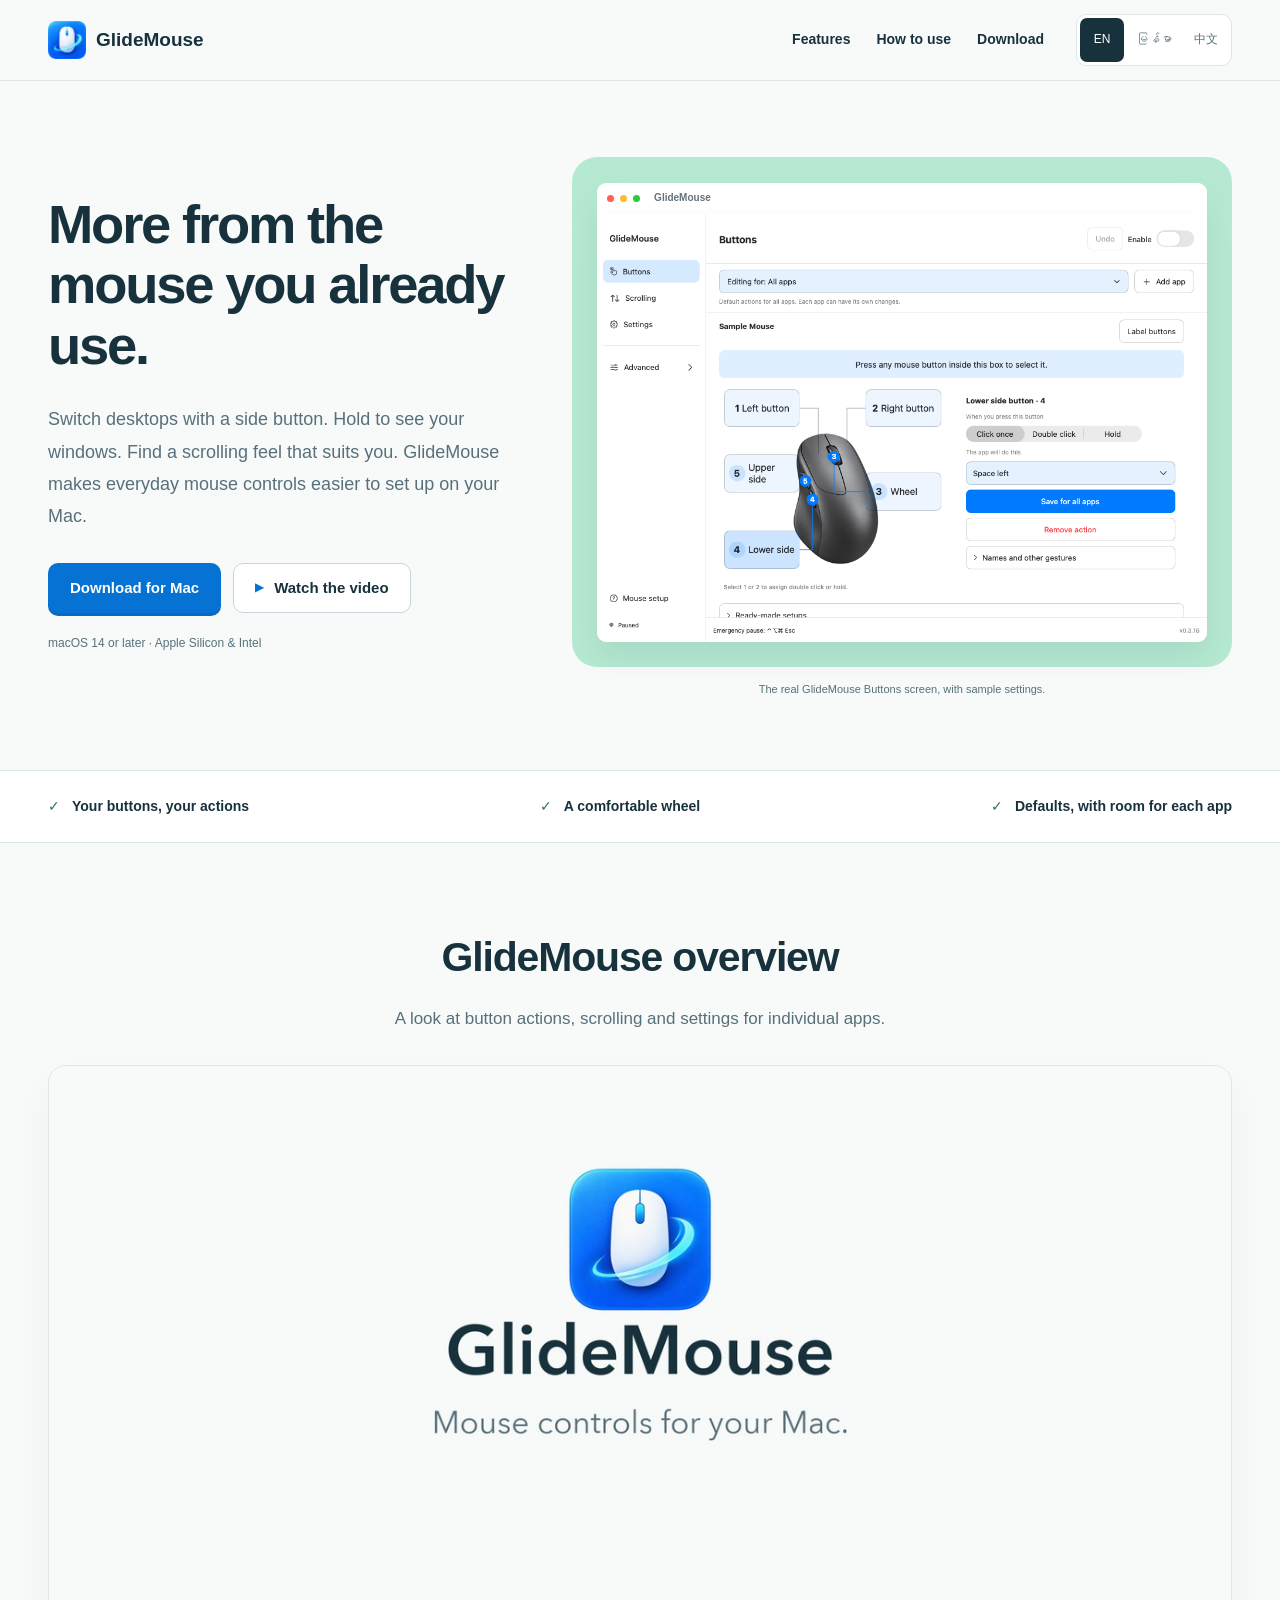
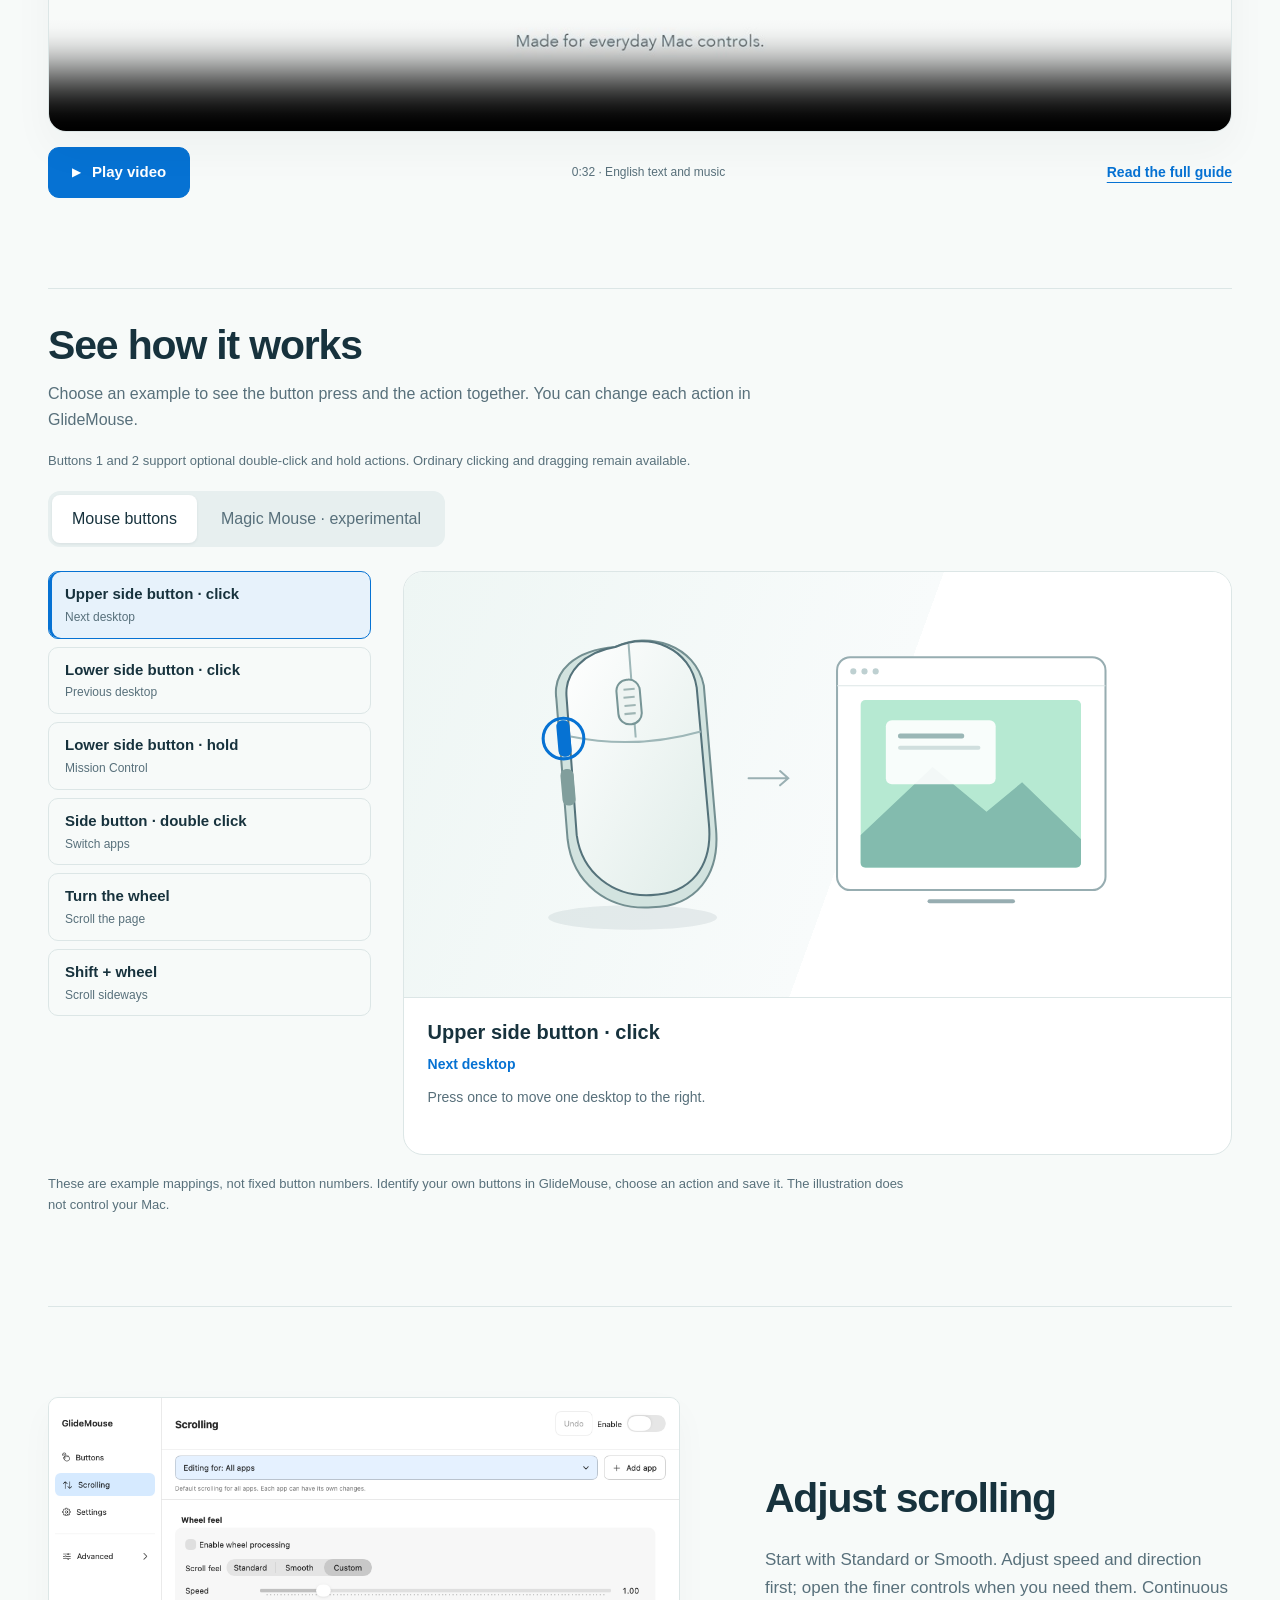
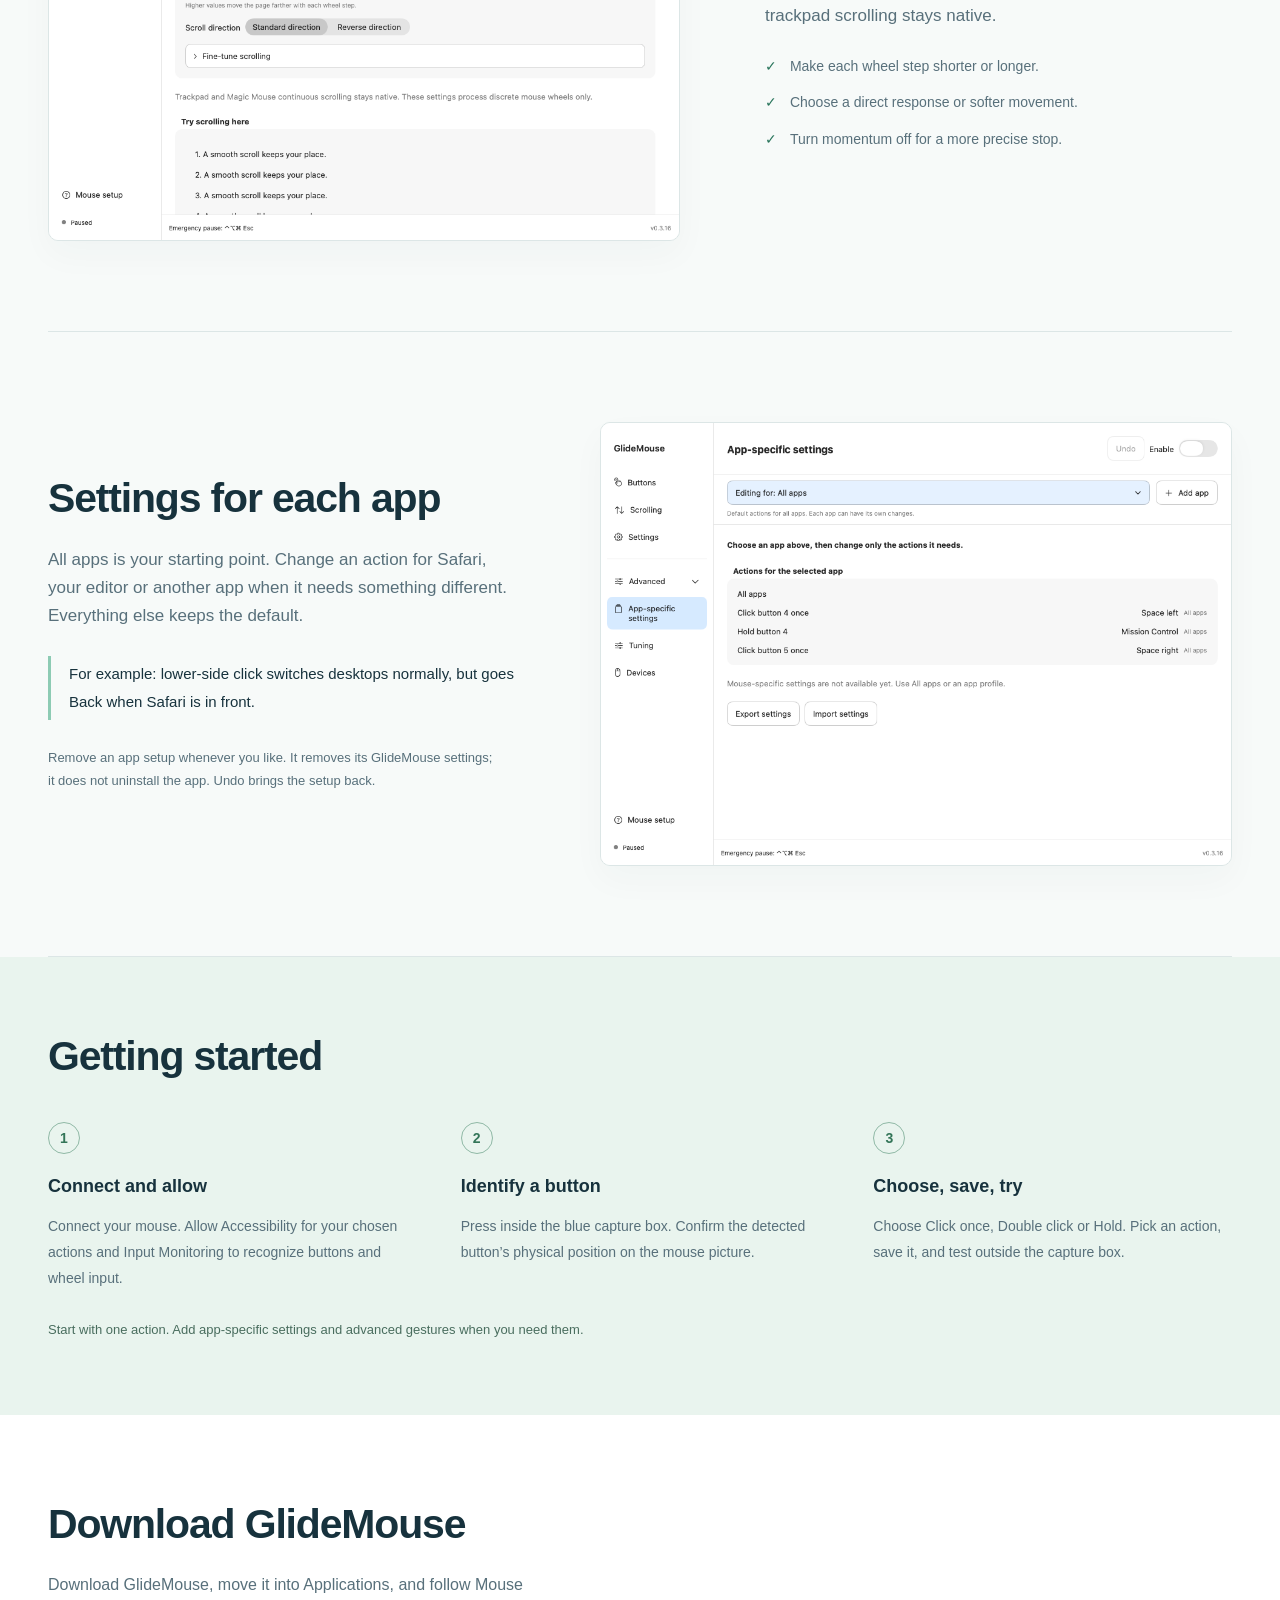
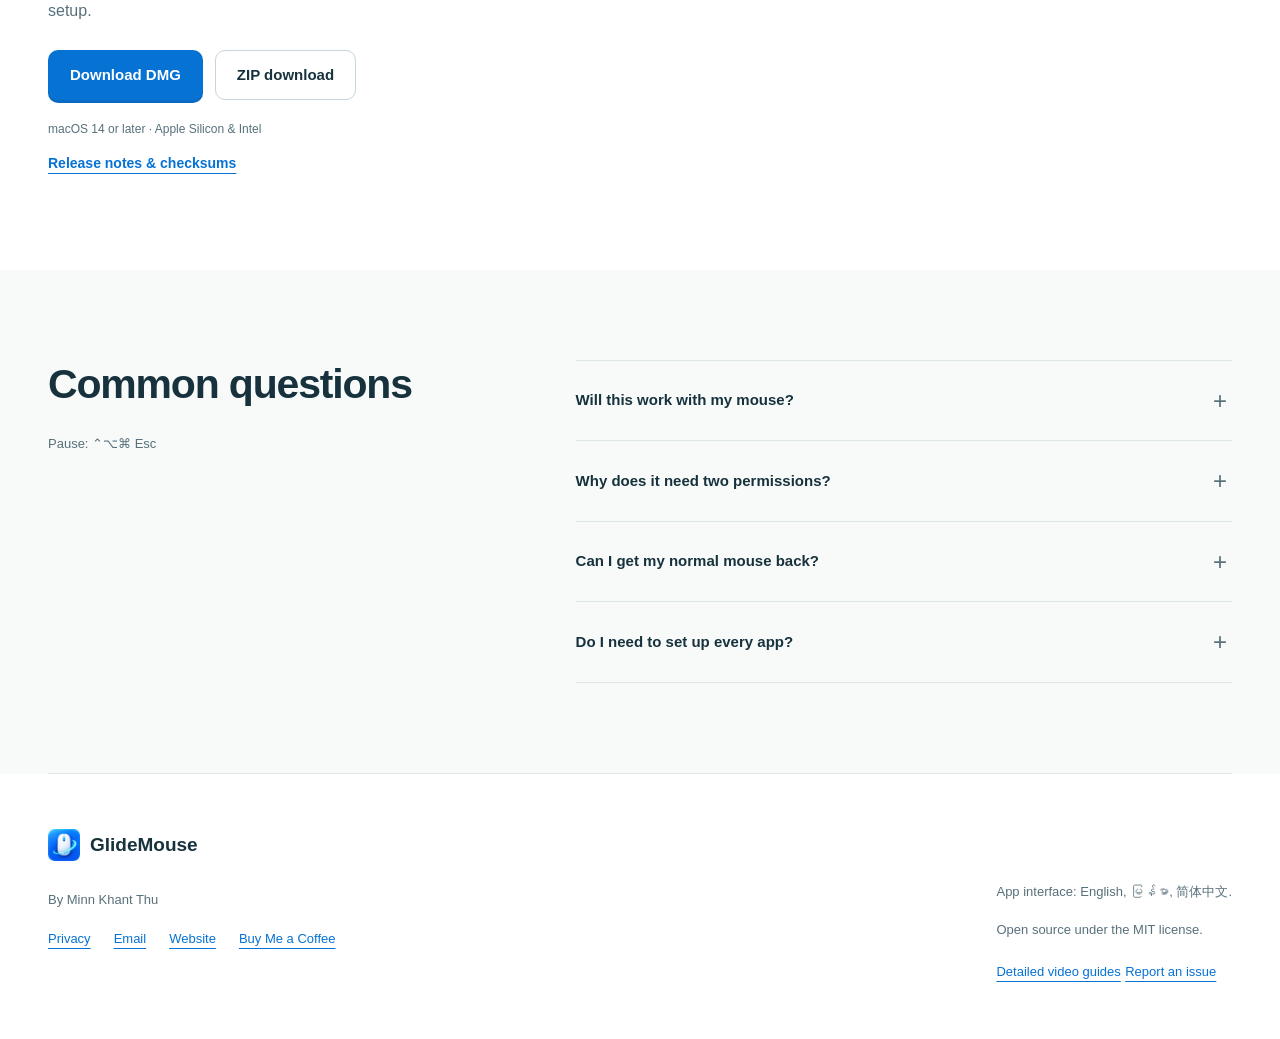
==== index.html @ c37904a5 "Remove landing animation pause and replay controls" ====
<!doctype html>
<html lang="en">
<head>
<meta charset="utf-8">
<meta name="viewport" content="width=device-width,initial-scale=1">
<meta name="description" content="GlideMouse is a native macOS mouse utility: useful side buttons, smooth scrolling, app-specific actions, and clear English, Myanmar and Chinese controls.">
<meta name="theme-color" content="#f7faf9">
<meta property="og:type" content="website">
<meta property="og:title" content="GlideMouse — More from your mouse">
<meta property="og:description" content="Set useful button actions and a comfortable scrolling feel on macOS. English, Myanmar and Chinese. See the product overview.">
<meta property="og:url" content="https://minnkhantthuu.github.io/GlideMouse/">
<meta property="og:image" content="https://minnkhantthuu.github.io/GlideMouse/Assets/AppIcon.png">
<link rel="canonical" href="https://minnkhantthuu.github.io/GlideMouse/">
<link rel="icon" href="Assets/AppIcon-transparent.png">
<title>GlideMouse — More from your mouse</title>
<script>function redirectLegacyTutorial(){if(/^#(?:en|my)(?:-(?:setup|buttons|profiles|scrolling|shortcuts))?$/.test(location.hash))location.replace('tutorials.html'+location.hash);} window.addEventListener('hashchange',redirectLegacyTutorial);redirectLegacyTutorial();</script>
<link rel="stylesheet" href="Site/landing.css?v=9e28ad1225ef">
<script src="Site/translations.js?v=d79b11029445" defer>
</script>
<script src="Site/landing.js?v=01f9e8afe997" defer>
</script>
<link rel="stylesheet" href="Site/mouse-demo.css?v=0c4a3ee64f97">
<script src="Site/mouse-demo.js?v=d14d40428a83" defer></script>
</head>
<body>
<a data-copy="skip" class="skip" href="#main">Skip to content</a>
<header class="header">
<div class="nav wrap">
<a class="brand" href="./" aria-label="GlideMouse home">
<img src="Assets/AppIcon-transparent.png" width="38" height="38" alt="">
<span>GlideMouse</span>
</a>
<nav class="nav-links" aria-label="Main navigation" data-aria="navAria">
<a data-copy="navFeatures" href="#features">Features</a>
<a data-copy="navGuide" href="#how-to">How to use</a>
<a data-copy="navDownload" href="#download">Download</a>
</nav>
<div class="locale" role="group" aria-label="Language" data-aria="localeAria">
<button type="button" data-language="en" aria-pressed="true" lang="en">EN</button>
<button type="button" data-language="my" aria-pressed="false" lang="my">မြန်မာ</button>
<button type="button" data-language="zh" aria-pressed="false" lang="zh-Hans">中文</button>
</div>
</div>
</header>
<main id="main">
<section class="hero wrap">
<div class="hero-copy">
<h1 data-copy="heroTitle" >More from the mouse you already use.</h1>
<p data-copy="heroBody" class="lead">Switch desktops with a side button. Hold to see your windows. Find a scrolling feel that suits you. GlideMouse makes everyday mouse controls easier to set up on your Mac.</p>
<div class="actions">
<a class="button primary" href="#download">
<span data-copy="download" >Download for Mac</span>
</a>
<a class="button secondary" href="#intro">
<span class="play-icon" aria-hidden="true">▶</span>
<span data-copy="watch" >Watch the video</span>
</a>
</div>
<p data-copy="requirements" class="meta">macOS 14 or later · Apple Silicon &amp; Intel</p>
</div>
<figure class="hero-visual">
<div class="product-stage">
<div class="window-top" aria-hidden="true">
<span>
</span>
<span>
</span>
<span>
</span>
<b>GlideMouse</b>
</div>
<img class="hero-screen" data-screen="buttons" data-alt="heroAlt" src="Docs/media/screenshots/en-buttons.png" width="1040" height="730" alt="GlideMouse Buttons screen showing numbered mouse labels and saved actions" fetchpriority="high">
</div>
<figcaption data-copy="screenCaption" >The real GlideMouse Buttons screen, with sample settings.</figcaption>
</figure>
</section>
<div class="benefit-band">
<div class="wrap benefit-row">
<span class="benefit">
<span class="check" aria-hidden="true">✓</span>
<span data-copy="benefit1" >Your buttons, your actions</span>
</span>
<span class="benefit">
<span class="check" aria-hidden="true">✓</span>
<span data-copy="benefit2" >A comfortable wheel</span>
</span>
<span class="benefit">
<span class="check" aria-hidden="true">✓</span>
<span data-copy="benefit3" >Defaults, with room for each app</span>
</span>
</div>
</div>
<section id="intro" class="section wrap intro-section" aria-labelledby="intro-title">
<div class="intro-heading">
<h2 id="intro-title" data-copy="introTitle">GlideMouse overview</h2>
<p data-copy="introBody">A look at button actions, scrolling and settings for individual apps.</p>
</div>
<div class="intro-player">
<video id="intro-video" controls playsinline preload="metadata" tabindex="0" poster="Docs/media/intro/poster.jpg" aria-label="GlideMouse product overview" data-aria="introAria" aria-describedby="intro-caption" width="1920" height="1080">
<source src="Docs/media/intro/glidemouse-intro.mp4" type="video/mp4">
<track kind="captions" src="Docs/media/intro/english.vtt" srclang="en" label="English">
<a href="Docs/media/intro/glidemouse-intro.mp4" data-copy="openIntro">Open the video</a>
</video>

</div>
<div class="intro-foot">
<button id="intro-play" type="button" class="intro-play" aria-controls="intro-video" data-aria="playIntroAria">
<span class="intro-play-icon" aria-hidden="true">▶</span>
<span data-copy="playIntro">Play video</span>
</button>
<p id="intro-caption" data-copy="introCaption">0:32 · English text and music</p>
<a class="text-link" data-copy="readGuide" data-readme href="https://github.com/MinnKhantThuu/GlideMouse/blob/main/README.md">Read the full guide</a>
</div>
</section>
<section id="mouse-guide" class="section wrap gesture-guide" aria-labelledby="gesture-heading" data-mode="buttons" data-paused="true">
<span id="features"></span>
<div class="gesture-heading">
<h2 id="gesture-heading" data-copy="gestureHeading">See how it works</h2>
<p data-copy="gestureIntro">Choose an example to see the button press and the action together. You can change each action in GlideMouse.</p>
</div>
<p class="gesture-note" data-copy="buttonFoot">Buttons 1 and 2 support optional double-click and hold actions. Ordinary clicking and dragging remain available.</p>
<div class="gesture-modes" role="group" data-aria="gestureModeAria" aria-label="Mouse type">
<button type="button" data-gesture-mode="buttons" aria-pressed="true" data-copy="gestureButtons">Mouse buttons</button>
<button type="button" data-gesture-mode="touch" aria-pressed="false" data-copy="gestureTouch">Magic Mouse · experimental</button>
</div>
<div class="gesture-families" data-touch-families hidden role="group" data-aria="gestureFamilyAria" aria-label="Gesture type">
<button type="button" data-gesture-family="taps" aria-pressed="true" data-copy="gestureFamilyTaps">Taps</button>
<button type="button" data-gesture-family="movement" aria-pressed="false" data-copy="gestureFamilyMovement">Swipes &amp; zoom</button>
<button type="button" data-gesture-family="dragging" aria-pressed="false" data-copy="gestureFamilyDragging">Drag</button>
<button type="button" data-gesture-family="extras" aria-pressed="false" data-copy="gestureFamilyExtras">Keys &amp; resting fingers</button>
</div>
<div class="gesture-layout">
<div class="gesture-choices" role="group" data-aria="gestureChoiceAria" aria-label="Usage examples"></div>
<div>
<div class="gesture-canvas">
<div class="gesture-stage is-running" data-gesture="upper" aria-hidden="true">
<svg viewBox="0 0 760 390" xmlns="http://www.w3.org/2000/svg">
<defs>
<linearGradient id="gm-mouse-shade" x1="0" y1="0" x2="1" y2="1"><stop stop-color="#fff"/><stop offset="1" stop-color="#dfece8"/></linearGradient>
<clipPath id="gm-screen-clip"><rect x="422" y="112" width="217" height="165" rx="5"/></clipPath>
<clipPath id="gm-page-clip"><rect x="422" y="119" width="216" height="150" rx="5"/></clipPath>
</defs>
<ellipse cx="198" cy="326" rx="83" ry="12" fill="#17323d" opacity=".08"/>
<g class="button-mouse">
<path d="M181 60 C213 44 260 58 268 98 L280 239 C284 285 260 315 217 316 C174 319 139 293 134 249 L123 111 C119 84 141 63 181 60Z" fill="#d2e3df" stroke="#738f91" stroke-width="2"/>
<path d="M181 60 C215 45 255 61 261 100 L273 234 C277 276 255 303 216 304 C179 306 148 282 143 245 L133 109 C131 85 150 65 181 60Z" fill="url(#gm-mouse-shade)" stroke="#54727a" stroke-width="2"/>
<path d="M194 57 L201 149 M137 148 Q201 161 265 143" fill="none" stroke="#9eb7b8" stroke-width="2"/>
<rect x="183" y="92" width="23" height="44" rx="11" fill="#eef4f2" stroke="#789697" stroke-width="2" transform="rotate(-5 195 114)"/>
<path d="M189 102 L200 101 M189 110 L200 109 M190 118 L201 117 M190 126 L201 125" stroke="#9fb5b4" stroke-width="2"/>
<rect class="side-upper press-signal" x="124" y="132" width="13" height="36" rx="6" fill="#819e9c" transform="rotate(-5 130 150)"/>
<rect class="side-lower press-signal" x="128" y="180" width="13" height="36" rx="6" fill="#819e9c" transform="rotate(-5 134 198)"/>
<circle class="side-halo upper-halo" cx="130" cy="150" r="20" fill="none" stroke="#0672d3" stroke-width="3"/>
<circle class="side-halo lower-halo" cx="134" cy="198" r="20" fill="none" stroke="#0672d3" stroke-width="3"/>
<circle class="held-ring" cx="134" cy="197" r="20" fill="none" stroke="#0672d3" stroke-width="3" transform="rotate(-90 134 197)"/>
<g class="wheel-mark" stroke="#0672d3" stroke-width="3" fill="none"><path d="M222 105 V139 M215 131 L222 139 L229 131"/></g>
<g class="key-badge"><rect x="160" y="340" width="74" height="32" rx="8" fill="#17323d"/><text x="197" y="362" fill="#fff" font-size="17" text-anchor="middle" font-family="-apple-system,sans-serif">⇧</text></g>
</g>
<g class="touch-mouse">
<path d="M185 59 C224 50 261 72 265 111 L275 244 C278 280 255 310 215 314 C177 317 148 293 144 255 L132 119 C128 84 149 64 185 59Z" fill="url(#gm-mouse-shade)" stroke="#54727a" stroke-width="2"/>
<path d="M152 98 Q194 66 241 92" fill="none" stroke="#fff" stroke-width="5" stroke-linecap="round"/>
<g class="touch-contact"><circle class="finger" cx="174" cy="136" r="9" fill="#0672d3"/><circle class="touch-halo" cx="174" cy="136" r="21" fill="none" stroke="#0672d3" stroke-width="3"/></g>
<g class="touch-contact second"><circle class="finger-extra" cx="216" cy="136" r="9" fill="#0672d3"/></g>
<circle class="finger-third" cx="195" cy="168" r="9" fill="#0672d3"/>
<circle class="resting-contact" cx="221" cy="224" r="13" fill="#93aaa8"/>
<g class="touch-key"><rect x="162" y="334" width="70" height="32" rx="8" fill="#17323d"/><text x="197" y="357" fill="#fff" font-size="20" text-anchor="middle">⌘</text></g>
<path class="drag-trace" d="M165 173 L213 225 M202 225 H213 V214" fill="none" stroke="#0672d3" stroke-width="3"/>
<path class="swipe-trace" d="M165 178 H241 M233 171 L241 178 L233 185" stroke="#0672d3" stroke-width="3" fill="none"/>
<path class="pinch-trace" d="M168 158 L153 175 M153 164 V175 H164 M220 118 L235 101 M224 101 H235 V112" stroke="#0672d3" stroke-width="3" fill="none"/>
</g>
<g fill="none" stroke="#9ab0b3" stroke-width="2" stroke-linecap="round"><path d="M312 189 H351 M343 182 L351 189 L343 196"/></g>
<rect x="399" y="70" width="264" height="229" rx="13" fill="#fff" stroke="#97adb1" stroke-width="2"/>
<path d="M399 98 H663" stroke="#dce6e6"/>
<g fill="#bed0d1"><circle cx="415" cy="84" r="3"/><circle cx="426" cy="84" r="3"/><circle cx="437" cy="84" r="3"/></g>
<path d="M490 310 H572" stroke="#97adb1" stroke-width="4" stroke-linecap="round"/>
<g class="result-pane desktop-result" clip-path="url(#gm-screen-clip)">
<g class="desktop-track">
<rect x="422" y="112" width="217" height="165" fill="#b6e9d2"/><path d="M422 245 L493 178 L546 222 L581 193 L639 249 V277 H422Z" fill="#83bbae"/><rect x="447" y="132" width="108" height="63" rx="6" fill="#fff" opacity=".9"/><rect x="459" y="145" width="65" height="5" rx="2" fill="#9ab7b6"/><rect x="459" y="157" width="81" height="4" rx="2" fill="#d0dfde"/>
<rect x="639" y="112" width="217" height="165" fill="#c6e3f9"/><circle cx="805" cy="148" r="18" fill="#f7faf9"/><path d="M639 245 L704 201 L760 228 L806 189 L856 246 V277 H639Z" fill="#80b3d2"/><rect x="671" y="136" width="107" height="88" rx="6" fill="#fff" opacity=".9"/><rect x="684" y="149" width="72" height="5" rx="2" fill="#99b6c9"/><rect x="684" y="162" width="50" height="4" rx="2" fill="#d7e5ed"/>
</g></g>
<g class="result-pane windows-result">
<rect x="422" y="112" width="217" height="165" rx="5" fill="#eaf2f1"/>
<g class="window-tile" style="--tile-x:48px;--tile-y:32px"><rect x="434" y="125" width="86" height="65" rx="5" fill="#b6e9d2" stroke="#8cacaa"/><path d="M441 135 H510" stroke="#fff" stroke-width="4"/></g>
<g class="window-tile" style="--tile-x:-35px;--tile-y:31px"><rect x="537" y="125" width="88" height="65" rx="5" fill="#c6e3f9" stroke="#8cacaa"/><path d="M544 135 H615" stroke="#fff" stroke-width="4"/></g>
<g class="window-tile" style="--tile-x:48px;--tile-y:-40px"><rect x="434" y="207" width="86" height="55" rx="5" fill="#faf4dd" stroke="#8cacaa"/><path d="M441 217 H510" stroke="#fff" stroke-width="4"/></g>
<g class="window-tile" style="--tile-x:-35px;--tile-y:-40px"><rect x="537" y="207" width="88" height="55" rx="5" fill="#dce9ef" stroke="#8cacaa"/><path d="M544 217 H615" stroke="#fff" stroke-width="4"/></g>
</g>
<g class="result-pane apps-result">
<rect x="422" y="112" width="217" height="165" rx="5" fill="#edf4f3"/><rect x="436" y="171" width="189" height="61" rx="12" fill="#fff" stroke="#d0dfdf"/>
<rect class="app-highlight" x="444" y="178" width="48" height="47" rx="9" fill="#e7f2fb" stroke="#0672d3" stroke-width="2"/>
<rect x="453" y="185" width="30" height="30" rx="7" fill="#8abcac"/><circle cx="530" cy="200" r="16" fill="#81b6d6"/><path d="M579 185 H609 V215 H579Z" fill="#e8c477"/>
</g>
<g class="result-pane scroll-result" clip-path="url(#gm-page-clip)">
<rect x="422" y="119" width="216" height="150" fill="#f7faf9"/>
<g class="scroll-lines"><rect x="441" y="136" width="152" height="40" rx="5" fill="#b6e9d2"/><g stroke="#bdcecf" stroke-width="5" stroke-linecap="round"><path d="M441 194 H605 M441 211 H592 M441 228 H605 M441 245 H560 M441 275 H605 M441 292 H592 M441 309 H605"/></g><rect x="651" y="136" width="152" height="40" rx="5" fill="#c6e3f9"/></g>
</g>
<g class="result-pane click-result">
<rect x="422" y="112" width="217" height="165" rx="5" fill="#edf4f3"/><rect class="click-highlight" x="477" y="139" width="104" height="102" rx="9" fill="#d7ebfc" stroke="#0672d3" stroke-width="2"/>
<path d="M500 158 H520 L526 165 H557 V210 H500Z" fill="#86b9d6"/><rect x="500" y="171" width="57" height="39" rx="4" fill="#b7dcef"/>
<path d="M487 225 H571" stroke="#9bb4bb" stroke-width="4" stroke-linecap="round"/>
</g>
<g class="result-pane context-result">
<rect x="422" y="112" width="217" height="165" rx="5" fill="#edf4f3"/><path d="M452 146 H475 L481 153 H511 V194 H452Z" fill="#86b9d6"/>
<g class="context-menu"><rect x="491" y="165" width="132" height="91" rx="7" fill="#fff" stroke="#97adb1"/><rect x="499" y="173" width="116" height="19" rx="4" fill="#d7ebfc"/><path d="M510 182 H572 M510 209 H598 M510 236 H567" stroke="#87a4af" stroke-width="4" stroke-linecap="round"/></g></g>
<g class="result-pane open-result"><rect x="422" y="112" width="217" height="165" rx="5" fill="#edf4f3"/><g class="opened-folder"><rect x="439" y="130" width="183" height="129" rx="6" fill="#fff" stroke="#97adb1"/><path d="M439 151 H622" stroke="#dce6e6"/><path d="M454 144 H493" stroke="#97adb1" stroke-width="4" stroke-linecap="round"/><rect x="453" y="164" width="35" height="39" rx="3" fill="#b6e9d2"/><rect x="501" y="164" width="35" height="39" rx="3" fill="#c6e3f9"/><rect x="549" y="164" width="35" height="39" rx="3" fill="#faf4dd"/></g></g>
<g class="result-pane text-result"><rect x="422" y="112" width="217" height="165" rx="5" fill="#edf4f3"/><rect class="paragraph-highlight" x="442" y="139" width="173" height="78" rx="3" fill="#b9dcf9"/><path d="M451 151 H601 M451 168 H584 M451 185 H601 M451 202 H560 M451 241 H584" stroke="#79999f" stroke-width="5" stroke-linecap="round"/></g>
<g class="result-pane showdesktop-result"><rect x="422" y="112" width="217" height="165" rx="5" fill="#c6e3f9"/><path d="M422 236 L481 175 L540 230 L590 180 L639 244 V277 H422Z" fill="#8fc5b3"/><g class="departing-window"><rect x="456" y="139" width="150" height="105" rx="7" fill="#fff" stroke="#a6bdc0"/><path d="M456 158 H606" stroke="#dce6e6"/></g></g>
<g class="result-pane drag-result"><rect x="422" y="112" width="217" height="165" rx="5" fill="#edf4f3"/><rect x="544" y="179" width="65" height="61" rx="8" fill="none" stroke="#8eb4b2" stroke-width="2" stroke-dasharray="5 4"/><g class="drag-file"><rect x="451" y="137" width="42" height="50" rx="5" fill="#c6e3f9" stroke="#0672d3"/><path d="M461 151 H482 M461 162 H482 M461 173 H475" stroke="#7da9c9" stroke-width="3"/></g></g>
<g class="result-pane browser-result"><rect x="422" y="112" width="217" height="165" rx="5" fill="#edf4f3"/><g class="history-page"><rect x="445" y="133" width="170" height="120" rx="7" fill="#fff" stroke="#a6bdc0"/><path d="M463 154 H581 M463 174 H593 M463 194 H560" stroke="#c1d4d4" stroke-width="5"/><path d="M470 229 H510 M480 219 L470 229 L480 239" stroke="#0672d3" stroke-width="3" fill="none"/></g></g>
<g class="result-pane zoom-result" clip-path="url(#gm-screen-clip)">
<rect x="422" y="112" width="217" height="165" fill="#edf4f3"/>
<g class="zoom-art"><rect x="465" y="134" width="135" height="113" rx="5" fill="#c6e3f9"/><circle cx="567" cy="161" r="13" fill="#fff"/><path d="M465 215 L510 168 L552 210 L579 185 L600 221 V247 H465Z" fill="#7eafa3"/></g>
</g>
</svg>
</div>
<div class="gesture-caption">
<h3 data-gesture-title>Upper side button · click</h3>
<p class="gesture-result-label" data-gesture-result>Next desktop</p>
<p data-gesture-description>Press once to move one desktop to the right.</p>
</div>
</div>
</div>
</div>
<p class="gesture-note" data-gesture-note></p>
<p class="gesture-visually-hidden" role="status" aria-live="polite" data-gesture-status></p>
</section>


<section class="section feature-row wrap">
<figure class="feature-visual scroll-visual">
<img data-screen="scrolling" data-alt="scrollAlt" src="Docs/media/screenshots/en-scrolling.png" width="1040" height="730" alt="GlideMouse scrolling controls with presets, speed and direction" loading="lazy">
</figure>
<div class="section-copy">
<h2 data-copy="scrollTitle" >Adjust scrolling</h2>
<p data-copy="scrollBody" >Start with Standard or Smooth. Adjust speed and direction first; open the finer controls when you need them. Continuous trackpad scrolling stays native.</p>
<ul class="plain-list">
<li data-copy="scrollItem1" >Make each wheel step shorter or longer.</li>
<li data-copy="scrollItem2" >Choose a direct response or softer movement.</li>
<li data-copy="scrollItem3" >Turn momentum off for a more precise stop.</li>
</ul>
</div>
</section>
<section class="section feature-row reverse wrap">
<figure class="feature-visual">
<img data-screen="profiles" data-alt="profileAlt" src="Docs/media/screenshots/en-profiles.png" width="1040" height="730" alt="GlideMouse app-specific settings showing inherited defaults and custom actions" loading="lazy">
</figure>
<div class="section-copy">
<h2 data-copy="profileTitle" >Settings for each app</h2>
<p data-copy="profileBody" >All apps is your starting point. Change an action for Safari, your editor or another app when it needs something different. Everything else keeps the default.</p>
<blockquote data-copy="profileExample" >For example: lower-side click switches desktops normally, but goes Back when Safari is in front.</blockquote>
<p data-copy="profileFoot" class="small">Remove an app setup whenever you like. It removes its GlideMouse settings; it does not uninstall the app. Undo brings the setup back.</p>
</div>
</section>
<section id="how-to" class="setup">
<div class="wrap">
<h2 data-copy="setupTitle" >Getting started</h2>
<ol class="steps">
<li>
<span class="step-number" aria-hidden="true">1</span>
<h3 data-copy="step1Title" >Connect and allow</h3>
<p data-copy="step1Body" >Connect your mouse. Allow Accessibility for your chosen actions and Input Monitoring to recognize buttons and wheel input.</p>
</li>
<li>
<span class="step-number" aria-hidden="true">2</span>
<h3 data-copy="step2Title" >Identify a button</h3>
<p data-copy="step2Body" >Press inside the blue capture box. Confirm the detected button’s physical position on the mouse picture.</p>
</li>
<li>
<span class="step-number" aria-hidden="true">3</span>
<h3 data-copy="step3Title" >Choose, save, try</h3>
<p data-copy="step3Body" >Choose Click once, Double click or Hold. Pick an action, save it, and test outside the capture box.</p>
</li>
</ol>
<p data-copy="setupFoot" class="setup-foot">Start with one action. Add app-specific settings and advanced gestures when you need them.</p>
</div>
</section>
<section id="download" class="download-section">
<div class="wrap download-layout">
<div>
<h2 data-copy="downloadTitle" >Download GlideMouse</h2>
<p data-copy="downloadBody" >Download GlideMouse, move it into Applications, and follow Mouse setup.</p>
<div class="actions">
<a data-copy="downloadDmg" class="button primary" href="https://github.com/MinnKhantThuu/GlideMouse/releases/download/v0.3.19/GlideMouse-0.3.19-developer.dmg">Download DMG</a>
<a data-copy="downloadZip" class="button secondary" href="https://github.com/MinnKhantThuu/GlideMouse/releases/download/v0.3.19/GlideMouse-0.3.19.zip">ZIP download</a>
</div>
<p data-copy="requirements" class="meta">macOS 14 or later · Apple Silicon &amp; Intel</p>
<a data-copy="releaseDetails" class="text-link" href="https://github.com/MinnKhantThuu/GlideMouse/releases/tag/v0.3.19">Release notes &amp; checksums</a>
</div>
</div>
</section>
<section id="faq" class="section wrap faq">
<div>
<h2 data-copy="faqTitle" >Common questions</h2>
<p data-copy="pause" class="small">Pause: ⌃⌥⌘ Esc</p>
</div>
<div class="faq-list">
<details>
<summary>
<span data-copy="faq1Title" >Will this work with my mouse?</span>
<span class="expand-icon" aria-hidden="true">+</span>
</summary>
<p data-copy="faq1Body" >Connect your mouse and use Mouse setup to identify its buttons. GlideMouse supports standard mouse buttons and scroll wheels. Some manufacturer-specific buttons may not be detected.</p>
</details>
<details>
<summary>
<span data-copy="faq2Title" >Why does it need two permissions?</span>
<span class="expand-icon" aria-hidden="true">+</span>
</summary>
<p data-copy="faq2Body" >Accessibility lets GlideMouse perform actions you chose. Input Monitoring lets it recognize button and wheel input. Mouse control works locally, and the app does not keep a log of what you type. Update checks contact the configured update host.</p>
</details>
<details>
<summary>
<span data-copy="faq3Title" >Can I get my normal mouse back?</span>
<span class="expand-icon" aria-hidden="true">+</span>
</summary>
<p data-copy="faq3Body" >Yes. Pause from the menu bar or press Control + Option + Command + Escape. Remove an action or use Undo to restore a recent change. Export your settings when you want a backup.</p>
</details>
<details>
<summary>
<span data-copy="faq4Title" >Do I need to set up every app?</span>
<span class="expand-icon" aria-hidden="true">+</span>
</summary>
<p data-copy="faq4Body" >No. All apps provides the default. Only add an app when you want a different action or scrolling feel while that app is frontmost.</p>
</details>
</div>
</section>
</main>
<footer class="footer">
<div class="wrap footer-layout">
<div>
<a class="brand" href="./">
<img src="Assets/AppIcon-transparent.png" width="32" height="32" alt="">
<span>GlideMouse</span>
</a>
<p class="developer-credit" data-copy="developer">By Minn Khant Thu</p>
<div class="footer-links">
<a data-copy="privacy" href="privacy.html">Privacy</a>
<a data-copy="contact" href="mailto:minnkhantthu.ucsy@gmail.com">Email</a>
<a data-copy="website" href="https://minnkhantthu.up.railway.app/">Website</a>
<a data-copy="coffee" href="https://buymeacoffee.com/minnkhantthu">Buy Me a Coffee</a>
</div>
</div>
<div class="footer-meta">
<p data-copy="footerLanguages" >App interface: English, မြန်မာ, 简体中文.</p>
<p data-copy="footerLicense" >Open source under the MIT license.</p>
<a data-copy="detailedGuide" data-full-guide href="tutorials.html#en">Detailed video guides</a>
<a data-copy="issues" href="https://github.com/MinnKhantThuu/GlideMouse/issues">Report an issue</a>
</div>
</div>
</footer>
</body>
</html>
---- Site/landing.css ----
:root{
  --paper:#f7faf9;
  --ink:#17323d;
  --blue:#0672d3;
  --mint:#b6e9d2;
  --slate:#58707b;
  --line:#dce6e6;
  color-scheme:light;
  font-family:'Avenir Next',Avenir,-apple-system,BlinkMacSystemFont,'Segoe UI',sans-serif;
  color:var(--ink);
  background:var(--paper);
  font-synthesis:none
}

*{
  box-sizing:border-box
}
html{
  scroll-behavior:smooth;
  scroll-padding-top:96px
}
body{
  margin:0;
  line-height:1.65
}
body:lang(my){
  font-family:'Myanmar Sangam MN','Noto Sans Myanmar',-apple-system,sans-serif;
  line-height:1.9
}
body:lang(zh-Hans){
  font-family:'PingFang SC','Microsoft YaHei',-apple-system,sans-serif
}
button,a,summary{
  touch-action:manipulation
}
button,summary{
  cursor:pointer
}
button{
  font:inherit
}
a{
  color:var(--blue);
  text-underline-offset:5px
}
a:hover{
  text-decoration-thickness:2px
}
button:focus-visible,a:focus-visible,summary:focus-visible{
  outline:3px solid var(--blue);
  outline-offset:5px
}
.wrap{
  width:min(1280px,calc(100% - 96px));
  margin-inline:auto
}
.skip{
  position:fixed;
  left:20px;
  top:-100px;
  z-index:20;
  padding:12px 20px;
  background:white
}
.skip:focus{
  top:12px
}
.header{
  position:sticky;
  top:0;
  z-index:10;
  background:#f7faf9f2;
  border-bottom:1px solid var(--line);
  backdrop-filter:blur(14px)
}
.nav{
  min-height:80px;
  display:flex;
  align-items:center;
  gap:32px
}
.brand{
  display:inline-flex;
  align-items:center;
  gap:10px;
  color:var(--ink);
  text-decoration:none;
  font-size:19px;
  font-weight:750;
  white-space:nowrap
}
.brand img{
  object-fit:contain
}
.nav-links{
  display:flex;
  gap:26px;
  align-items:center;
  margin-left:auto
}
.nav-links a{
  color:var(--ink);
  text-decoration:none;
  font-size:14px;
  font-weight:600;
  padding:12px 0
}
.nav-links a:hover{
  color:var(--blue)
}
.locale{
  display:flex;
  gap:3px;
  padding:3px;
  border:1px solid var(--line);
  border-radius:10px;
  background:#fff
}
.locale button{
  min-height:44px;
  min-width:44px;
  padding:4px 9px;
  border:0;
  border-radius:7px;
  background:transparent;
  color:var(--slate);
  font-size:12px
}
.locale button[aria-pressed=true]{
  background:var(--ink);
  color:white
}
.hero{
  display:grid;
  grid-template-columns:.83fr 1.17fr;
  align-items:center;
  gap:56px;
  padding-block:76px 72px
}
.hero-copy h1{
  font-size:clamp(42px,4.25vw,65px);
  line-height:1.12;
  letter-spacing:-2.2px;
  font-weight:650;
  margin:0 0 26px;
  max-width:550px
}
.hero-copy .lead{
  font-size:18px;
  line-height:1.8;
  color:var(--slate);
  margin:0 0 30px;
  max-width:500px
}
.actions{
  display:flex;
  gap:12px;
  align-items:center;
  flex-wrap:wrap
}
.button{
  display:inline-flex;
  justify-content:center;
  align-items:center;
  gap:10px;
  min-height:50px;
  padding:12px 21px;
  font-size:15px;
  font-weight:650;
  border-radius:10px;
  border:1px solid transparent;
  text-decoration:none;
  line-height:1.6;
  cursor:pointer
}
.button:hover{
  text-decoration:none
}
.primary{
  background:var(--blue);
  color:white;
  box-shadow:0 3px 0 #086ac1
}
.primary:hover{
  background:#0069c7
}
.secondary{
  background:white;
  border-color:#c7d6dc;
  color:var(--ink)
}
.secondary:hover{
  border-color:var(--blue);
  background:#f0f7ff
}
.play-icon{
  font-size:12px;
  color:var(--blue)
}
.meta{
  font-size:12px;
  color:var(--slate);
  margin:21px 0 7px
}
.release-note{
  font-size:12px;
  color:var(--slate);
  margin:0;
  max-width:490px
}
.hero-visual{
  margin:0;
  min-width:0
}
.product-stage{
  background:var(--mint);
  padding:26px 25px 25px;
  border-radius:25px
}
.window-top{
  height:31px;
  background:#fff;
  display:flex;
  gap:6px;
  align-items:center;
  padding:0 10px;
  border-radius:9px 9px 0 0;
  box-shadow:0 16px 35px #17323d12
}
.window-top span{
  width:7px;
  height:7px;
  border-radius:50%;
  background:#ff6158
}
.window-top span:nth-child(2){
  background:#ffbd2e
}
.window-top span:nth-child(3){
  background:#28ca41
}
.window-top b{
  font-size:10px;
  margin-left:8px;
  font-weight:600;
  color:#65727b
}
.hero-screen{
  display:block;
  width:100%;
  height:auto;
  border-radius:0 0 9px 9px;
  box-shadow:0 15px 30px #17323d16
}
.hero-visual figcaption{
  font-size:11px;
  text-align:center;
  color:var(--slate);
  margin:13px 0 0
}
.benefit-band{
  border-block:1px solid var(--line);
  background:#fff
}
.benefit-row{
  display:flex;
  justify-content:space-between;
  gap:20px;
  padding-block:24px
}
.benefit{
  display:flex;
  align-items:center;
  gap:12px;
  font-size:14px;
  font-weight:600
}
.check{
  color:#28745b;
  font-weight:750
}
.section{
  padding-block:90px;
  border-bottom:1px solid var(--line)
}
.section-copy{
  min-width:0;
  max-width:500px
}
.section h2,.setup h2,.download-section h2{
  font-size:clamp(30px,3.2vw,44px);
  line-height:1.22;
  letter-spacing:-1.15px;
  font-weight:650;
  margin:0 0 22px
}
.section-copy>p{
  font-size:17px;
  color:var(--slate);
  margin:0 0 22px;
  max-width:62ch
}
.section-copy>p.small,.small{
  font-size:13px;
  color:var(--slate);
  line-height:1.8
}
.text-link{
  display:inline-block;
  padding-block:9px;
  font-size:14px;
  font-weight:600
}
.button-feature{
  display:grid;
  grid-template-columns:1fr 1fr;
  gap:88px;
  align-items:center
}
.button-demo{
  background:#edf5fb;
  border:1px solid #dae7ef;
  border-radius:18px;
  padding:25px;
  min-width:0
}
.demo-heading{
  margin:0 0 19px;
  font-size:14px;
  font-weight:650
}
.demo-layout{
  display:grid;
  grid-template-columns:.8fr 1.2fr;
  gap:12px;
  align-items:center
}
.demo-mouse{
  width:100%;
  height:235px;
  object-fit:contain;
  mix-blend-mode:multiply
}
.demo-controls{
  display:grid;
  gap:10px
}
.demo-controls button{
  display:flex;
  align-items:center;
  gap:10px;
  text-align:left;
  min-height:48px;
  padding:10px 13px;
  border:1px solid #cfdae2;
  border-radius:9px;
  background:white;
  color:var(--ink);
  font-size:13px
}
.demo-controls button:hover{
  border-color:var(--blue)
}
.demo-controls button[aria-pressed=true]{
  border-color:var(--blue);
  background:#dceeff
}
.button-number{
  display:grid;
  place-items:center;
  min-width:25px;
  height:25px;
  border-radius:50%;
  background:#ebf0f4;
  font-size:12px;
  font-weight:750
}
.demo-controls button[aria-pressed=true] .button-number{
  background:var(--blue);
  color:white
}
.demo-result{
  display:flex;
  align-items:center;
  gap:15px;
  min-height:100px;
  margin-top:21px;
  padding:17px;
  background:white;
  border-radius:10px;
  border-left:3px solid var(--blue)
}
.result-symbol{
  font-size:32px;
  font-weight:500;
  color:var(--blue);
  min-width:34px;
  text-align:center
}
.demo-result h3{
  font-size:16px;
  margin:0 0 4px
}
.demo-result p{
  font-size:13px;
  color:var(--slate);
  margin:0
}
.demo-hint{
  font-size:11px;
  color:var(--slate);
  margin:16px 0 0;
  line-height:1.75
}
.feature-row{
  display:grid;
  grid-template-columns:1.15fr .85fr;
  align-items:center;
  gap:85px
}
.feature-visual{
  margin:0;
  min-width:0
}
.feature-visual img{
  display:block;
  width:100%;
  height:auto;
  border:1px solid var(--line);
  border-radius:10px;
  box-shadow:0 14px 34px #17323d08
}
.plain-list{
  padding:0;
  margin:25px 0 0;
  list-style:none
}
.plain-list li{
  display:flex;
  gap:13px;
  margin:13px 0;
  font-size:14px;
  color:var(--slate)
}
.plain-list li:before{
  content:'✓';
  color:#28745b
}
.reverse .feature-visual{
  order:2
}
.reverse .section-copy{
  order:1
}
.reverse{
  grid-template-columns:.85fr 1.15fr
}
blockquote{
  border-left:3px solid #8dcbb4;
  margin:26px 0;
  padding:4px 0 4px 18px;
  font-size:15px;
  line-height:1.85
}
.setup{
  background:#e9f4ee;
  padding-block:75px
}
.setup h2{
  max-width:700px
}
.steps{
  display:grid;
  grid-template-columns:repeat(3,1fr);
  gap:54px;
  padding:0;
  margin:40px 0 27px;
  list-style:none;
  counter-reset:steps
}
.steps li{
  min-width:0
}
.step-number{
  display:grid;
  place-items:center;
  border:1px solid #90b9a6;
  border-radius:50%;
  width:32px;
  height:32px;
  font-size:14px;
  color:#337558;
  margin-bottom:18px;
  font-weight:600
}
.steps h3{
  font-size:18px;
  font-weight:650;
  margin:0 0 12px
}
.steps p{
  color:var(--slate);
  font-size:14px;
  margin:0;
  line-height:1.85
}
.setup-foot{
  font-size:13px;
  color:#496d5e;
  max-width:700px;
  margin:0
}
[hidden]{display:none!important}
.intro-heading{max-width:800px;margin:0 auto 32px;text-align:center}
.intro-heading p{font-size:17px;color:var(--slate);margin:0}
.intro-player{position:relative;background:#f7faf9;border:1px solid var(--line);border-radius:18px;overflow:hidden;box-shadow:0 18px 42px #17323d0a}
.intro-player video{display:block;width:100%;height:auto;aspect-ratio:16/9}
.intro-player video:focus-visible{outline:3px solid var(--blue);outline-offset:-5px}
.intro-play{display:inline-flex;align-items:center;justify-content:center;gap:11px;min-height:48px;padding:12px 23px;border:1px solid #0672d3;border-radius:11px;background:var(--blue);color:white;font-size:15px;font-weight:600;white-space:nowrap}
.intro-play:hover{background:#0069c7}
.intro-play-icon{font-size:12px}
.intro-foot{display:flex;align-items:center;justify-content:space-between;gap:12px;margin-top:15px}
.intro-foot p{color:var(--slate);font-size:12px;margin:0}
.download-section{
  background:#fff;
  padding-block:85px
}
.download-layout{
  display:grid;
  grid-template-columns:1fr;
  align-items:start;
  gap:120px
}
.download-layout>div>p{
  max-width:500px;
  color:var(--slate);
  font-size:16px;
  margin:0 0 25px
}
.download-layout>div>p.meta{
  font-size:12px;
  margin:20px 0 4px
}
.faq{
  display:grid;
  grid-template-columns:.8fr 1.2fr;
  gap:90px
}
.faq h2{
  max-width:380px
}
.faq-list details{
  border-bottom:1px solid var(--line)
}
.faq-list details:first-child{
  border-top:1px solid var(--line)
}
summary{
  list-style:none;
  display:flex;
  align-items:center;
  justify-content:space-between;
  gap:20px;
  padding:20px 0;
  font-weight:600;
  font-size:15px
}
summary::-webkit-details-marker{
  display:none
}
.expand-icon{
  font-size:24px;
  font-weight:400;
  color:var(--slate);
  min-width:24px;
  text-align:center
}
details[open] .expand-icon{
  transform:rotate(45deg)
}
details>p{
  font-size:14px;
  color:var(--slate);
  line-height:1.9;
  margin:0 35px 24px 0
}
.footer{
  padding-block:55px;
  background:#fff
}
.footer-layout{
  display:flex;
  justify-content:space-between;
  gap:65px
}
.footer p{
  font-size:13px;
  max-width:510px;
  color:var(--slate);
  margin:0 0 17px
}
.footer .developer-credit{
  margin:20px 0 17px;
  font-weight:400
}
.footer-links{
  display:flex;
  flex-wrap:wrap;
  gap:23px
}
.footer a:not(.brand){
  font-size:13px
}
.footer-meta{
  padding-top:52px;
  max-width:360px
}

:lang(my) .hero-copy h1{
  font-size:clamp(34px,3.25vw,49px);
  line-height:1.65;
  letter-spacing:0;
  font-weight:650
}
:lang(my) .hero-copy .lead{
  font-size:16px;
  line-height:2
}
:lang(my) h2{
  font-size:clamp(27px,2.5vw,35px);
  line-height:1.75;
  letter-spacing:0
}
:lang(my) .section-copy>p{
  font-size:15px;
  line-height:2
}
:lang(my) .section-copy>p.small{
  font-size:13px
}
:lang(my) .nav{
  gap:22px
}
:lang(my) .nav-links{
  gap:19px
}
:lang(my) .nav-links a{
  font-size:13px
}
:lang(my) .steps h3{
  font-size:17px
}
:lang(my) .button{
  font-size:14px
}
:lang(zh-Hans) .hero-copy h1{
  line-height:1.4;
  letter-spacing:-1px
}
:lang(zh-Hans) h2{
  line-height:1.5
}

@media(min-width:1500px){
  .hero{
  padding-block:100px
}
.section{
  padding-block:105px
}

}

@media(max-width:1100px){
  .wrap{
  width:calc(100% - 64px)
}
.hero{
  gap:32px;
  padding-block:60px
}
.hero-copy h1{
  font-size:46px
}
.product-stage{
  padding:18px
}
.button-feature,.feature-row{
  gap:40px
}
.download-layout{
  gap:65px
}
.faq{
  gap:50px
}
.steps{
  gap:30px
}
.hero-copy .lead{
  font-size:16px
}
:lang(my) .hero-copy h1{
  font-size:36px
}
:lang(my) .hero-copy .lead{
  font-size:15px
}

}

@media(max-width:850px){
  .wrap{
  width:calc(100% - 44px)
}
.nav{
  gap:14px;
  min-height:72px
}
.nav-links{
  gap:16px
}
.nav-links a{
  font-size:13px
}
.locale button{
  padding:4px 7px;
  min-width:36px
}
.brand{
  font-size:17px
}
.hero{
  grid-template-columns:1fr;
  gap:36px;
  padding-block:44px 40px
}
.hero-copy{
  max-width:620px
}
.hero-copy h1{
  font-size:53px;
  max-width:600px
}
.hero-copy .lead{
  max-width:560px
}
.hero-visual{
  max-width:700px;
  width:100%;
  justify-self:center
}
.benefit-row{
  flex-wrap:wrap;
  gap:14px
}
.benefit{
  font-size:12px
}
.section{
  padding-block:65px
}
.button-feature{
  grid-template-columns:1fr;
  gap:30px
}
.section-copy{
  max-width:600px
}
.button-demo{
  max-width:600px;
  width:100%
}
.feature-row,.reverse{
  grid-template-columns:1fr;
  gap:32px
}
.feature-row .section-copy{
  order:1
}
.feature-row .feature-visual{
  order:2;
  max-width:700px;
  width:100%
}
.guide-preview{
  max-width:630px
}
.download-layout{
  grid-template-columns:1fr;
  gap:30px
}
.faq{
  grid-template-columns:1fr;
  gap:22px
}
.faq h2{
  max-width:100%
}
:lang(my) .hero-copy h1{
  font-size:41px;
  max-width:650px
}
:lang(my) .nav{
  gap:14px
}
:lang(my) .nav-links{
  gap:14px
}
:lang(my) .nav-links a{
  font-size:12px
}
.footer-layout{
  flex-direction:column;
  gap:20px
}
.footer-meta{
  padding-top:0;
  max-width:100%
}
.setup{
  padding-block:60px
}
.steps{
  gap:24px
}
.download-section{
  padding-block:60px
}

}

@media(max-width:600px){
  html{
  scroll-padding-top:130px
}
.wrap{
  width:calc(100% - 36px)
}
.nav{
  flex-wrap:wrap;
  padding-block:10px;
  gap:7px 12px
}
.brand{
  font-size:16px
}
.brand img{
  width:31px;
  height:31px
}
.locale{
  margin-left:auto;
  order:2
}
.nav-links{
  order:3;
  flex-basis:100%;
  margin-left:0;
  justify-content:space-between;
  gap:15px
}
.nav-links a{
  padding:6px 0;
  min-height:44px;
  display:flex;
  align-items:center
}
.hero{
  padding-top:34px
}
.hero-copy h1{
  font-size:42px;
  line-height:1.18;
  letter-spacing:-1.6px
}
.hero-copy .lead{
  font-size:15px
}
.button{
  min-height:48px;
  font-size:14px;
  padding:11px 17px
}
.hero .actions{
  gap:10px
}
.hero .actions .button{
  flex:1 1 auto
}
.meta,.release-note{
  font-size:11px
}
.product-stage{
  padding:12px;
  border-radius:17px
}
.hero-visual figcaption{
  font-size:10px
}
.benefit-row{
  flex-direction:column;
  padding-block:20px;
  gap:12px
}
.benefit{
  font-size:13px
}
.section{
  padding-block:46px
}
.section h2,.setup h2,.download-section h2{
  font-size:31px;
  letter-spacing:-.8px
}
.section-copy>p{
  font-size:15px
}
.button-demo{
  padding:17px
}
.demo-layout{
  grid-template-columns:.65fr 1.35fr;
  gap:8px
}
.demo-mouse{
  height:180px
}
.demo-controls button{
  font-size:12px;
  padding:9px;
  gap:8px;
  min-height:48px
}
.button-number{
  min-width:22px;
  height:22px
}
.demo-hint{
  font-size:11px
}
.demo-result{
  padding:13px;
  gap:10px;
  min-height:110px
}
.demo-result p{
  font-size:12px
}
.demo-result h3{
  font-size:15px
}
.steps{
  grid-template-columns:1fr;
  gap:27px;
  margin-top:30px
}
.steps li{
  position:relative;
  padding-left:49px
}
.step-number{
  position:absolute;
  left:0;
  top:2px
}
.steps h3{
  font-size:18px;
  margin-bottom:8px
}
.steps p{
  font-size:14px
}
.setup,.download-section{
  padding-block:46px
}
.faq-list summary{
  font-size:14px;
  padding-block:18px
}
details>p{
  font-size:13px;
  margin-right:10px
}
.footer{
  padding-block:35px
}
.footer-links{
  gap:18px
}
.footer p{
  font-size:12px
}
:lang(my) .hero-copy h1{
  font-size:34px;
  line-height:1.65;
  letter-spacing:0
}
:lang(my) .hero-copy .lead{
  font-size:14px;
  line-height:2
}
:lang(my) h2{
  font-size:27px;
  line-height:1.75;
  letter-spacing:0
}
:lang(my) .section-copy>p{
  font-size:14px
}
:lang(my) .demo-controls button{
  font-size:11px;
  line-height:1.9
}
:lang(my) .benefit{
  font-size:12px
}
:lang(my) .steps p{
  font-size:13px
}
:lang(zh-Hans) .hero-copy h1{
  font-size:39px;
  line-height:1.45;
  letter-spacing:0
}

}

@media(prefers-reduced-motion:reduce){
  html{
  scroll-behavior:auto
}

}


.keep-word{
  white-space:nowrap
}


@media(max-width:600px){
.intro-heading{text-align:left;margin-bottom:22px}
.intro-heading p{font-size:14px}
.intro-player{border-radius:12px}
.intro-play{font-size:13px;padding:10px 18px;min-height:48px}
.intro-foot{align-items:flex-start;flex-direction:column;gap:2px}
:lang(my) .intro-play{font-size:11px}
}
---- Site/mouse-demo.css ----
/* Input and result share a single stage, rather than a gallery of looping icons. */
.gesture-guide{padding-top:32px}
.gesture-heading{max-width:760px;margin-bottom:26px}
.gesture-heading h2{margin:0 0 10px}
.gesture-heading p{color:var(--slate);margin:0}
.gesture-modes{display:inline-flex;gap:4px;background:#e7efef;border-radius:12px;padding:4px;margin-bottom:24px;max-width:100%}
.gesture-modes button{border:0;background:transparent;color:var(--slate);border-radius:8px;padding:10px 20px;min-height:48px}
.gesture-modes button[aria-pressed=true]{background:white;color:var(--ink);box-shadow:0 1px 3px #17323d14}
.gesture-layout{display:grid;grid-template-columns:minmax(240px,.7fr) minmax(0,1.8fr);gap:32px;align-items:start}
.gesture-choices{display:grid;gap:8px}
.gesture-choices button{text-align:left;display:flex;flex-direction:column;gap:1px;border:1px solid var(--line);border-radius:10px;background:transparent;color:var(--ink);padding:10px 16px;min-height:65px;transition:background .15s,border-color .15s}
.gesture-choices button span{font-weight:650;font-size:15px}
.gesture-choices button small{font-size:12px;color:var(--slate)}
.gesture-choices button:hover{background:#eef5f5;border-color:#9aafb4}
.gesture-choices button[aria-pressed=true]{background:#e7f2fb;border-color:var(--blue);box-shadow:inset 3px 0 var(--blue)}
.gesture-canvas{min-width:0;background:white;border:1px solid var(--line);border-radius:20px;overflow:hidden}
.gesture-stage{width:100%;aspect-ratio:760/390;display:flex;align-items:center;justify-content:center;background:linear-gradient(110deg,#eef6f4 0%,#f8fbfb 55%,#fff 55%);padding:14px}
.gesture-stage svg{width:100%;height:100%;overflow:visible}
.gesture-caption{padding:18px 24px 22px;border-top:1px solid var(--line)}
.gesture-caption h3{font-size:20px;margin:0 0 4px}
.gesture-caption p{font-size:14px;color:var(--slate);margin:0;min-height:3.3em}
.gesture-caption .gesture-result-label{color:var(--blue);font-weight:650;margin:2px 0 10px;min-height:0}
.gesture-note{font-size:13px;color:var(--slate);max-width:860px;margin:18px 0 0}
.gesture-guide[data-mode=touch] .gesture-note{border-left:3px solid #83aa9b;padding-left:14px}
.gesture-stage .touch-mouse,.gesture-stage .finger,.gesture-stage .touch-halo,.gesture-stage .pinch-trace,.gesture-stage .swipe-trace,.gesture-stage .held-ring,.gesture-stage .wheel-mark,.gesture-stage .key-badge{display:none}
.gesture-guide[data-mode=touch] .button-mouse{display:none}
.gesture-guide[data-mode=touch] .touch-mouse,.gesture-guide[data-mode=touch] .finger,.gesture-guide[data-mode=touch] .touch-halo{display:block}
.gesture-stage .result-pane{display:none}
.gesture-stage[data-pose=upper] .desktop-result,.gesture-stage[data-pose=lower] .desktop-result,.gesture-stage[data-pose=swipe] .desktop-result{display:block}
.gesture-stage[data-pose=hold] .windows-result,.gesture-stage[data-pose=fingers] .windows-result{display:block}
.gesture-stage[data-pose=double] .apps-result{display:block}
.gesture-stage[data-pose=wheel] .scroll-result,.gesture-stage[data-pose=horizontal] .scroll-result{display:block}
.gesture-stage[data-pose=tap] .click-result,.gesture-stage[data-pose=righttap] .click-result,.gesture-stage[data-pose=multitap] .click-result{display:block}
.gesture-stage[data-pose=pinch] .zoom-result{display:block}
.gesture-stage[data-pose=righttap] .finger,.gesture-stage[data-pose=righttap] .touch-halo{transform:translate(38px,0)}
.gesture-stage[data-pose=fingers] .finger-extra{display:block}
.gesture-stage .finger-extra{display:none}
.gesture-stage[data-pose=pinch] .finger-extra,.gesture-stage[data-pose=pinch] .pinch-trace,.gesture-stage[data-pose=swipe] .finger-extra,.gesture-stage[data-pose=swipe] .swipe-trace{display:block}
.gesture-stage[data-pose=upper] .side-upper,.gesture-stage[data-pose=double] .side-upper{fill:var(--blue)}
.gesture-stage[data-pose=lower] .side-lower,.gesture-stage[data-pose=hold] .side-lower{fill:var(--blue)}
.gesture-stage[data-pose=hold] .held-ring{display:block}
.gesture-stage[data-pose=wheel] .wheel-mark,.gesture-stage[data-pose=horizontal] .wheel-mark,.gesture-stage[data-pose=horizontal] .key-badge{display:block}
.gesture-stage .desktop-track{transform-origin:480px 196px}
.gesture-stage.is-running[data-pose=upper] .desktop-track,.gesture-stage.is-running[data-pose=swipe] .desktop-track{animation:desktop-right 5s ease-in-out infinite}
.gesture-stage.is-running[data-pose=lower] .desktop-track{animation:desktop-left 5s ease-in-out infinite}
.gesture-stage.is-running .press-signal{animation:press-signal 5s ease-in-out infinite}
.gesture-stage.is-running .touch-halo{animation:touch-signal 5s ease-in-out infinite;transform-origin:174px 136px}
.gesture-stage.is-running[data-pose=hold] .held-ring{stroke-dasharray:126;animation:hold-ring 5s linear infinite}
.gesture-stage.is-running .windows-result .window-tile{animation:window-spread 5s ease-in-out infinite;transform-origin:540px 180px}
.gesture-stage.is-running .apps-result .app-highlight{animation:app-select 5s ease-in-out infinite}
.gesture-stage.is-running[data-pose=wheel] .scroll-lines{animation:scroll-page 5s ease-in-out infinite}
.gesture-stage.is-running[data-pose=horizontal] .scroll-lines{animation:scroll-sideways 5s ease-in-out infinite}
.gesture-stage.is-running .wheel-mark{animation:wheel-turn 5s ease-in-out infinite}
.gesture-stage.is-running .click-result .click-highlight{animation:click-select 5s ease-in-out infinite}
.gesture-stage.is-running[data-pose=multitap] .touch-halo{animation:double-touch 5s ease-out infinite}
.gesture-stage.is-running[data-pose=pinch] .touch-contact{animation:pinch-contact 5s ease-in-out infinite}
.gesture-stage.is-running[data-pose=pinch] .touch-contact.second{animation-name:pinch-second}
.gesture-stage.is-running .zoom-art{animation:zoom-art 5s ease-in-out infinite;transform-origin:545px 190px}
.gesture-stage.is-running[data-pose=swipe] .touch-contact{animation:swipe-contact 5s ease-in-out infinite}
.gesture-guide[data-paused=true] .gesture-stage *{animation-play-state:paused!important}
.gesture-visually-hidden{position:absolute;width:1px;height:1px;padding:0;margin:-1px;overflow:hidden;clip-path:inset(50%);white-space:nowrap}
@keyframes desktop-right{0%,22%,92%,100%{transform:translateX(0)}42%,78%{transform:translateX(-217px)}}
@keyframes desktop-left{0%,22%,92%,100%{transform:translateX(-217px)}42%,78%{transform:translateX(0)}}
@keyframes press-signal{0%,12%,42%,100%{opacity:.3}18%,32%{opacity:1}}
@keyframes touch-signal{0%,10%,38%,100%{opacity:0}18%{opacity:1}32%{opacity:.3}}
@keyframes double-touch{0%,10%,24%,38%,100%{opacity:0}17%,31%{opacity:1}}
@keyframes hold-ring{0%,10%{stroke-dashoffset:126;opacity:1}32%,78%{stroke-dashoffset:0;opacity:1}90%,100%{opacity:0}}
@keyframes window-spread{0%,22%,95%,100%{transform:translate(var(--tile-x),var(--tile-y)) scale(1.3);opacity:.2}45%,78%{transform:translate(0,0) scale(1);opacity:1}}
@keyframes app-select{0%,22%,95%,100%{transform:translateX(0);opacity:0}42%,78%{transform:translateX(60px);opacity:1}}
@keyframes scroll-page{0%,22%,95%,100%{transform:translateY(0)}45%,78%{transform:translateY(-52px)}}
@keyframes scroll-sideways{0%,22%,95%,100%{transform:translateX(0)}45%,78%{transform:translateX(-50px)}}
@keyframes wheel-turn{0%,12%,42%,100%{transform:translateY(0);opacity:.4}25%{transform:translateY(12px);opacity:1}}
@keyframes click-select{0%,22%,95%,100%{opacity:0}42%,78%{opacity:1}}
@keyframes pinch-contact{0%,18%,92%,100%{transform:translateX(0)}44%,78%{transform:translateX(-23px)}}
@keyframes pinch-second{0%,18%,92%,100%{transform:translateX(0)}44%,78%{transform:translateX(23px)}}
@keyframes zoom-art{0%,22%,95%,100%{transform:scale(1)}45%,78%{transform:scale(1.22)}}
@keyframes swipe-contact{0%,18%,92%,100%{transform:translateX(0)}44%,78%{transform:translateX(36px)}}
@media(max-width:800px){.gesture-layout{grid-template-columns:1fr;gap:20px}.gesture-choices{grid-template-columns:repeat(2,minmax(0,1fr))}.gesture-stage{min-height:240px}.gesture-caption p{min-height:0}}
@media(max-width:440px){.gesture-modes{display:flex}.gesture-modes button{flex:1;padding:9px 10px;font-size:13px}.gesture-choices button{padding:10px 12px;min-height:80px}.gesture-choices button span{font-size:13px}.gesture-choices button small{font-size:11px}.gesture-caption{padding:16px}.gesture-caption h3{font-size:18px}.gesture-stage{padding:5px;min-height:210px}.gesture-tools button{font-size:12px}}
@media(prefers-reduced-motion:reduce){.gesture-choices button{transition:none}.gesture-stage *{animation-duration:5s!important}.gesture-stage[data-pose=lower] .desktop-track{transform:translateX(-217px)}}
.gesture-heading+.gesture-note{margin:-10px 0 20px}
.gesture-stage .side-halo{display:none}
.gesture-stage[data-pose=upper] .upper-halo,.gesture-stage[data-pose=double] .upper-halo,.gesture-stage[data-pose=lower] .lower-halo{display:block}
.gesture-stage.is-running .side-halo{animation:touch-signal 5s ease-out infinite}
.gesture-stage.is-running[data-pose=double] .upper-halo{animation:double-touch 5s ease-out infinite}
.gesture-stage[data-pose=righttap] .click-result,.gesture-stage[data-pose=multitap] .click-result{display:none}
.gesture-stage[data-pose=righttap] .context-result,.gesture-stage[data-pose=multitap] .open-result{display:block}
.gesture-stage.is-running .context-menu,.gesture-stage.is-running .opened-folder{animation:click-select 5s ease-in-out infinite}
.gesture-guide[data-reduced=true][data-paused=true] .gesture-stage *{animation:none!important}
.gesture-guide[data-reduced=true][data-paused=true] .desktop-track{transform:translateX(-217px)}
.gesture-guide[data-reduced=true][data-paused=true] [data-pose=lower] .desktop-track{transform:translateX(0)}
.gesture-guide[data-reduced=true][data-paused=true] .window-tile,.gesture-guide[data-reduced=true][data-paused=true] .context-menu,.gesture-guide[data-reduced=true][data-paused=true] .opened-folder,.gesture-guide[data-reduced=true][data-paused=true] .click-highlight{opacity:1;transform:none}
.gesture-guide[data-reduced=true][data-paused=true] .app-highlight{opacity:1;transform:translateX(60px)}
.gesture-guide[data-reduced=true][data-paused=true] .zoom-art{transform:scale(1.22)}
.gesture-guide[data-reduced=true][data-paused=true] .held-ring{stroke-dashoffset:0}
.gesture-layout>div,.gesture-choices,.gesture-choices button{min-width:0}
.gesture-choices button span,.gesture-choices button small{max-width:100%;overflow-wrap:anywhere}
@media(max-width:800px){.gesture-layout{grid-template-columns:minmax(0,1fr)}}

.gesture-families{display:flex;gap:8px;flex-wrap:wrap;margin:-8px 0 22px}.gesture-families[hidden]{display:none}.gesture-families button{border:1px solid var(--line);border-radius:9px;min-height:44px;padding:8px 14px;background:transparent;color:var(--ink);font-size:13px}.gesture-families button[aria-pressed=true]{background:#e7f2fb;border-color:var(--blue);color:#0672d3}
.gesture-stage .finger-third,.gesture-stage .resting-contact,.gesture-stage .touch-key,.gesture-stage .drag-trace{display:none}
.gesture-stage[data-gesture=threefingers] .finger-third,.gesture-stage[data-pose=threeswipe] .finger-extra,.gesture-stage[data-pose=threeswipe] .finger-third,.gesture-stage[data-pose=modifiers] .touch-key,.gesture-stage[data-pose=resting] .resting-contact{display:block}
.gesture-stage[data-pose=oneswipe] .browser-result,.gesture-stage[data-pose=threeswipe] .apps-result,.gesture-stage[data-pose=drag] .drag-result,.gesture-stage[data-pose=dragscroll] .scroll-result,.gesture-stage[data-pose=modifiers] .click-result,.gesture-stage[data-pose=resting] .click-result{display:block}
.gesture-stage[data-pose=oneswipe] .swipe-trace,.gesture-stage[data-pose=threeswipe] .swipe-trace,.gesture-stage[data-pose=drag] .drag-trace,.gesture-stage[data-pose=dragscroll] .finger-extra{display:block}
.gesture-stage[data-pose=dragscroll] .touch-halo{opacity:1}
.gesture-stage.is-running[data-gesture=triple] .touch-halo{animation:triple-touch 5s ease-out infinite}
.gesture-stage.is-running[data-pose=oneswipe] .touch-contact,.gesture-stage.is-running[data-pose=threeswipe] .touch-contact,.gesture-stage.is-running[data-pose=threeswipe] .finger-third{animation:swipe-contact 5s ease-in-out infinite}
.gesture-stage.is-running[data-pose=oneswipe] .history-page{animation:history-page 5s ease-in-out infinite}
.gesture-stage.is-running[data-pose=drag] .touch-contact{animation:drag-contact 5s ease-in-out infinite}.gesture-stage.is-running[data-pose=drag] .drag-file{animation:drag-file 5s ease-in-out infinite}
.gesture-stage.is-running[data-pose=dragscroll] .second{animation:second-scroll 5s ease-in-out infinite}.gesture-stage.is-running[data-pose=dragscroll] .scroll-lines{animation:scroll-page 5s ease-in-out infinite}
.gesture-stage.is-running[data-pose=drag] .touch-halo{animation:drag-hold 5s ease-out infinite}
@keyframes triple-touch{0%,8%,20%,32%,44%,100%{opacity:0}14%,26%,38%{opacity:1}}
@keyframes drag-contact{0%,18%,92%,100%{transform:translate(0,0)}48%,78%{transform:translate(32px,47px)}}
@keyframes drag-file{0%,22%,95%,100%{transform:translate(0,0)}48%,78%{transform:translate(98px,45px)}}
@keyframes drag-hold{0%,8%,22%,92%,100%{opacity:0}15%,30%,78%{opacity:1}}
@keyframes second-scroll{0%,18%,92%,100%{transform:translateY(0)}48%,78%{transform:translateY(-42px)}}
@keyframes history-page{0%,22%,95%,100%{opacity:1;transform:translateX(0)}38%{opacity:0;transform:translateX(18px)}48%,78%{opacity:1;transform:translateX(0)}}
.gesture-guide[data-reduced=true][data-paused=true] .drag-file{transform:translate(98px,45px)}
@media(max-width:440px){.gesture-families{display:grid;grid-template-columns:1fr 1fr;gap:6px}.gesture-families button{padding:8px;font-size:12px}}

.gesture-stage[data-gesture=triple] .open-result,.gesture-stage[data-gesture=threefingers] .windows-result{display:none}
.gesture-stage[data-gesture=triple] .text-result,.gesture-stage[data-gesture=threefingers] .showdesktop-result{display:block}
.gesture-stage.is-running .paragraph-highlight{animation:click-select 5s ease-in-out infinite}.gesture-stage.is-running .departing-window{animation:show-desktop 5s ease-in-out infinite}
@keyframes show-desktop{0%,22%,95%,100%{opacity:1;transform:translateY(0)}48%,78%{opacity:0;transform:translateY(-28px)}}
.gesture-guide[data-reduced=true][data-paused=true] .paragraph-highlight{opacity:1}.gesture-guide[data-reduced=true][data-paused=true] .departing-window{opacity:0}
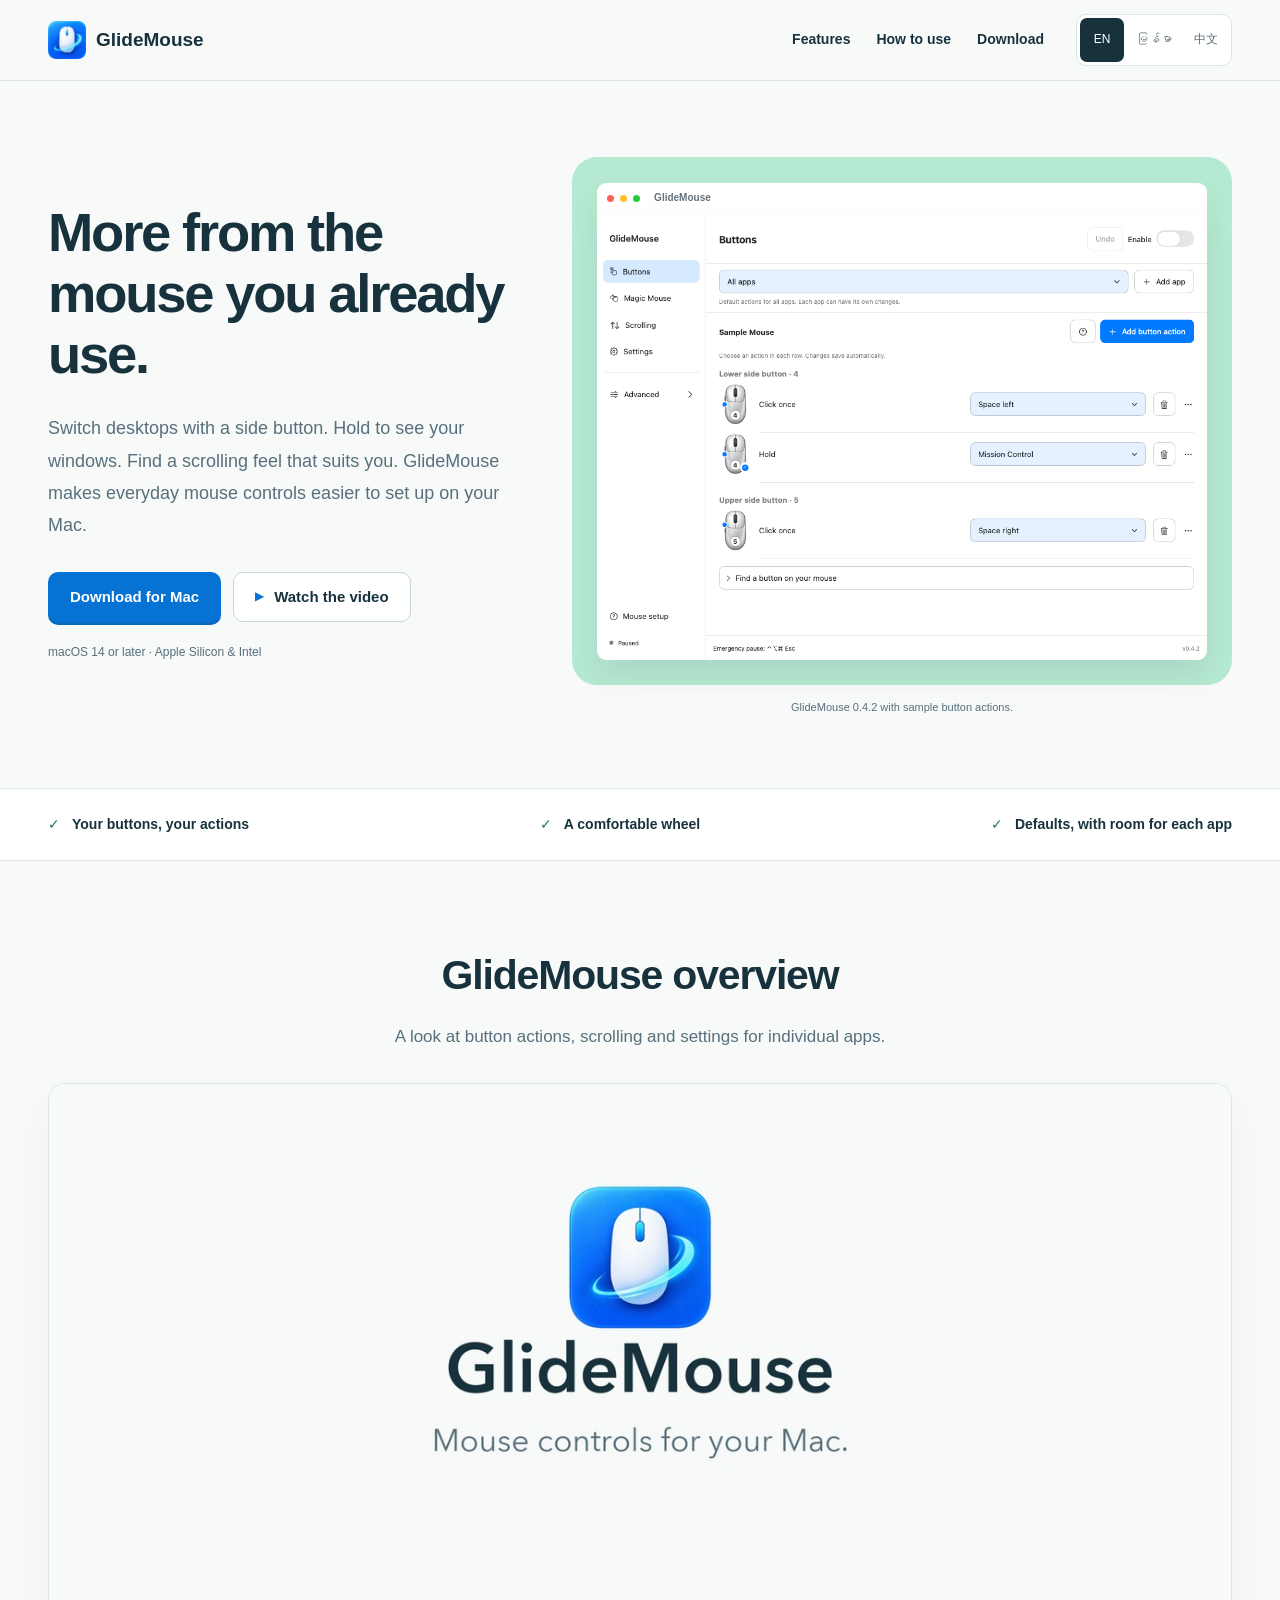
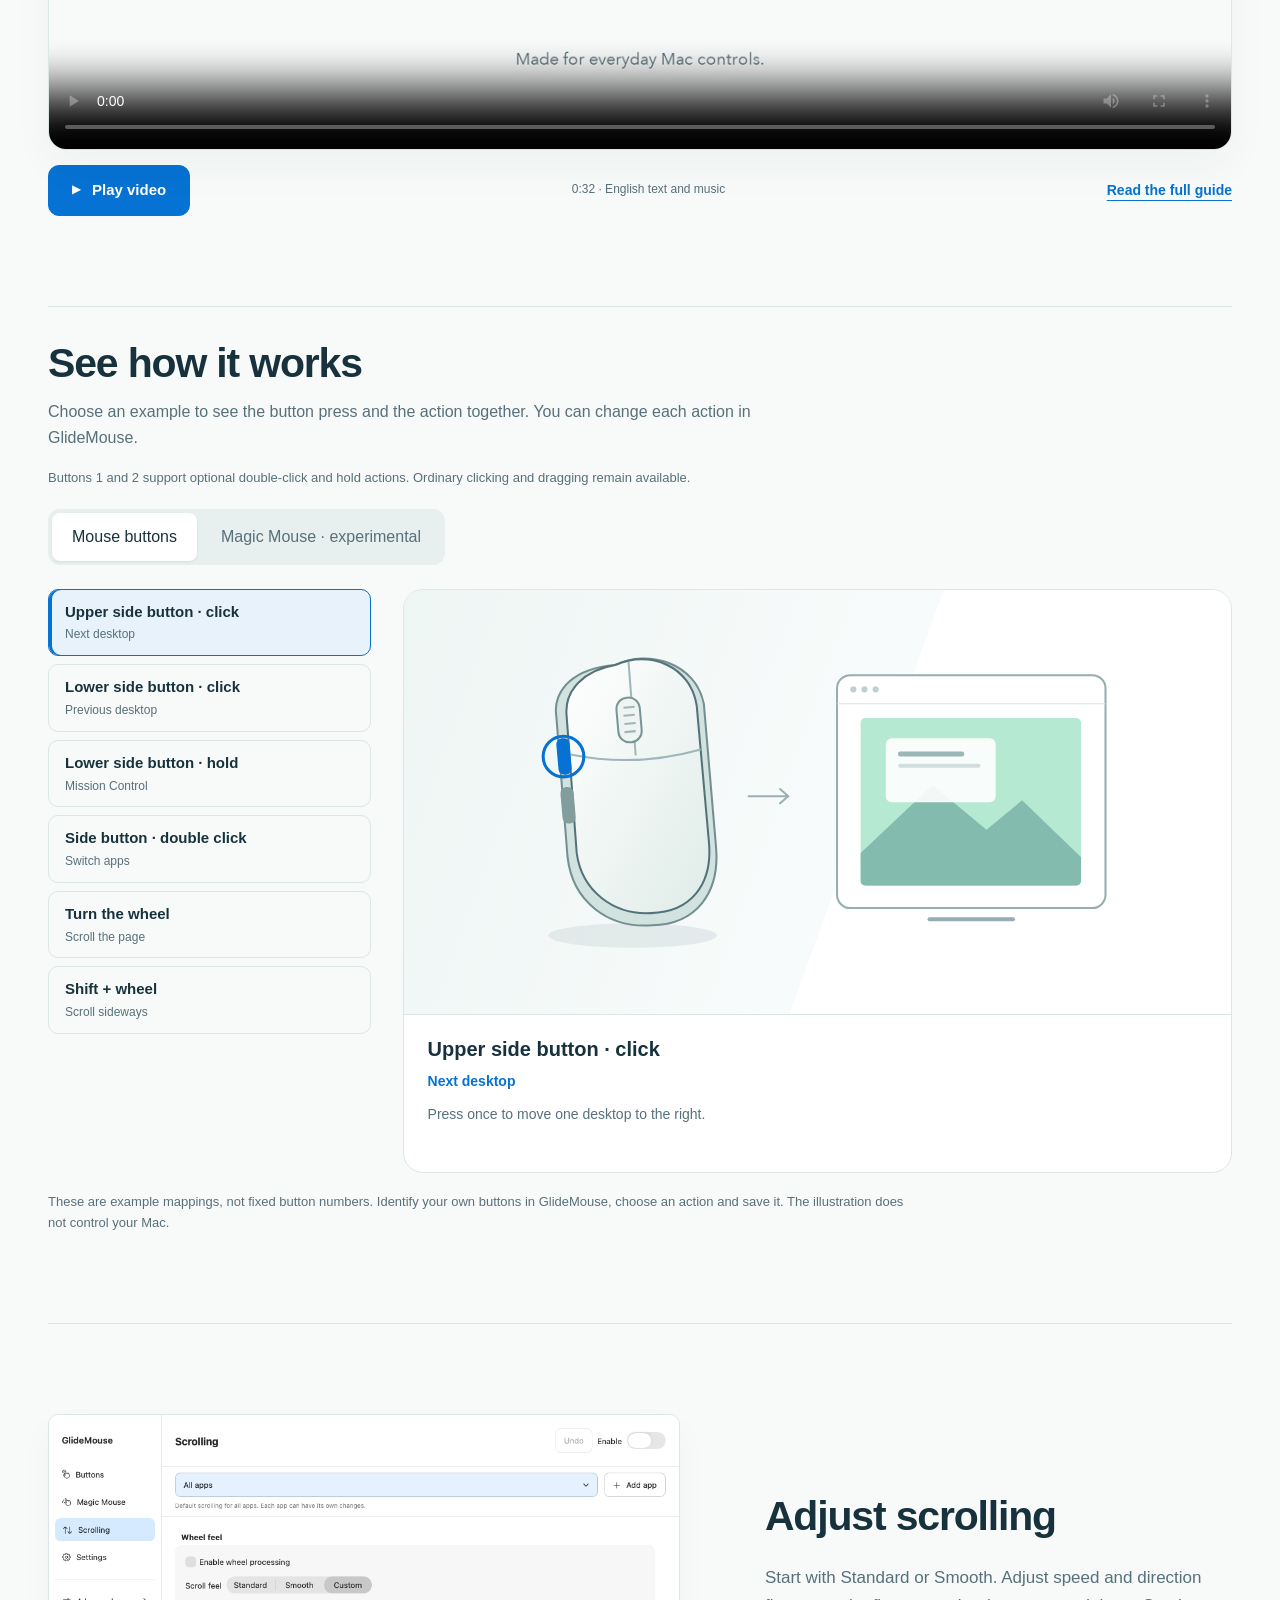
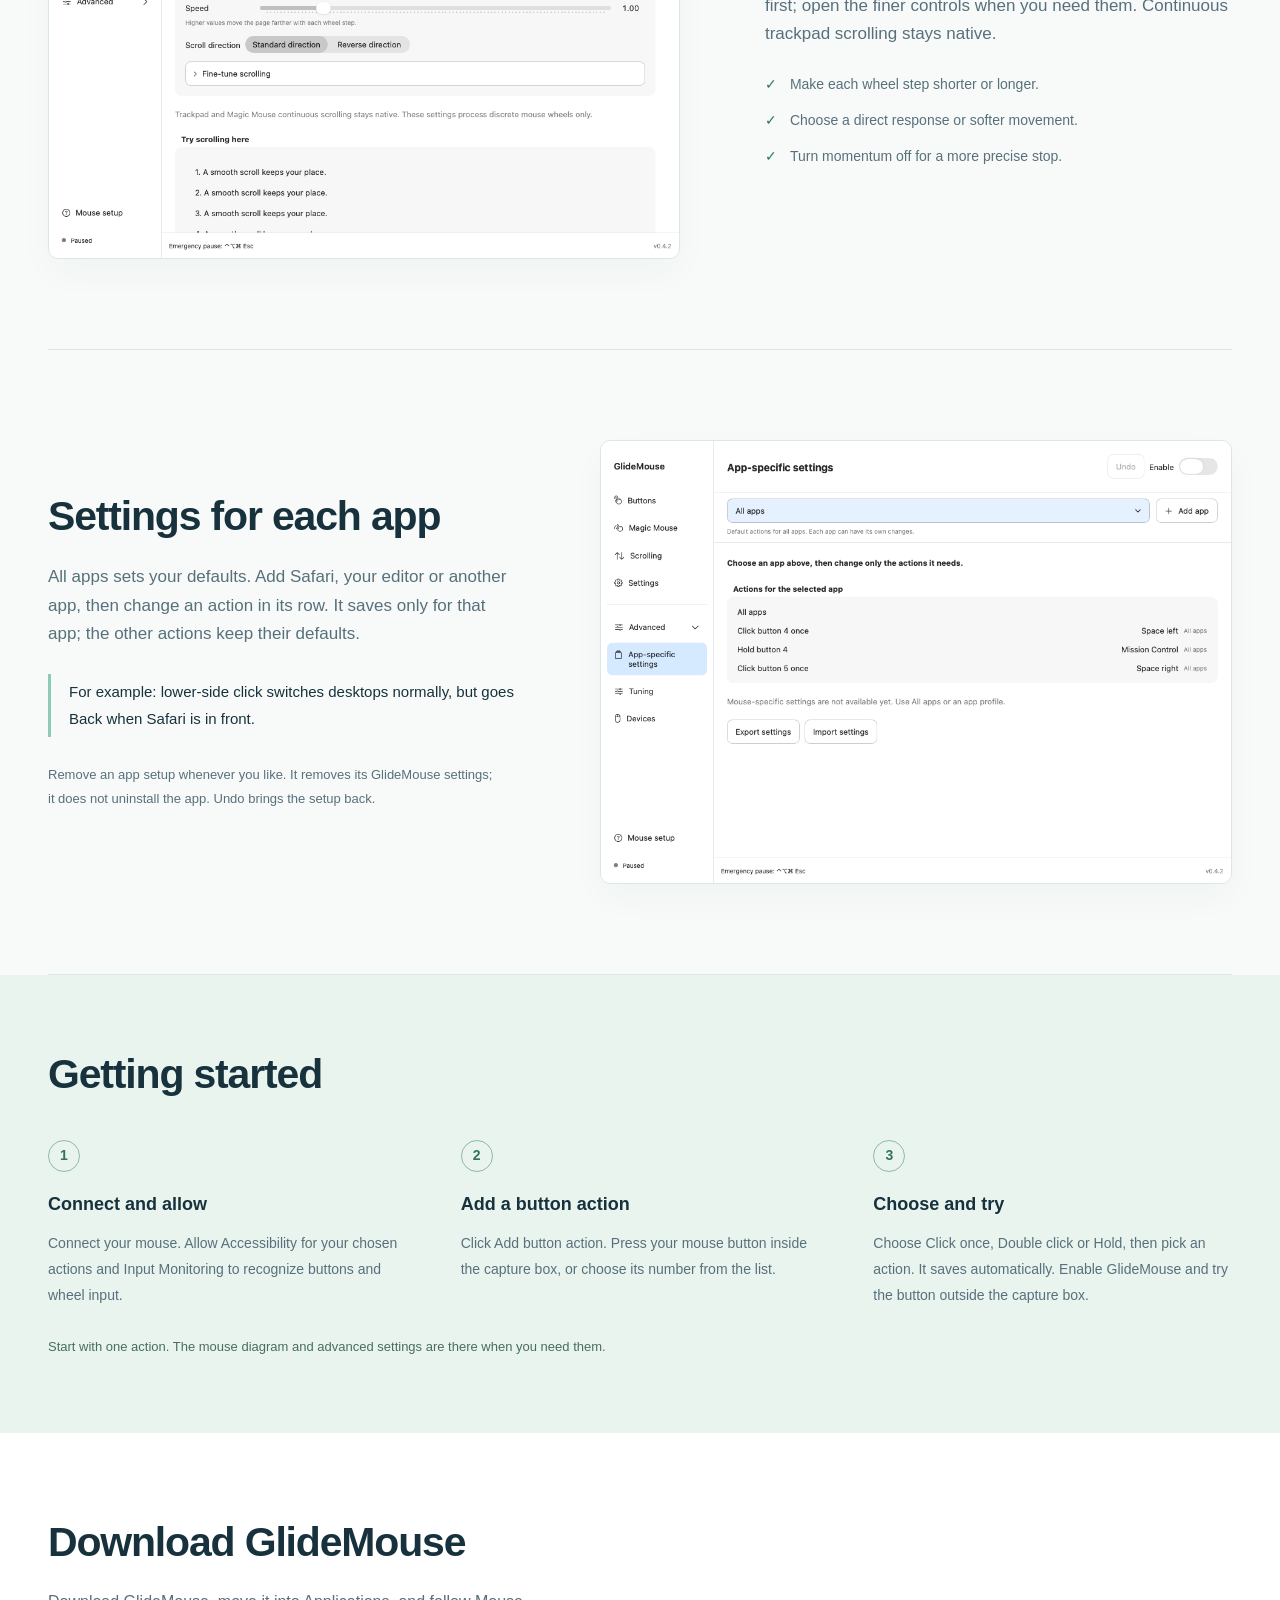
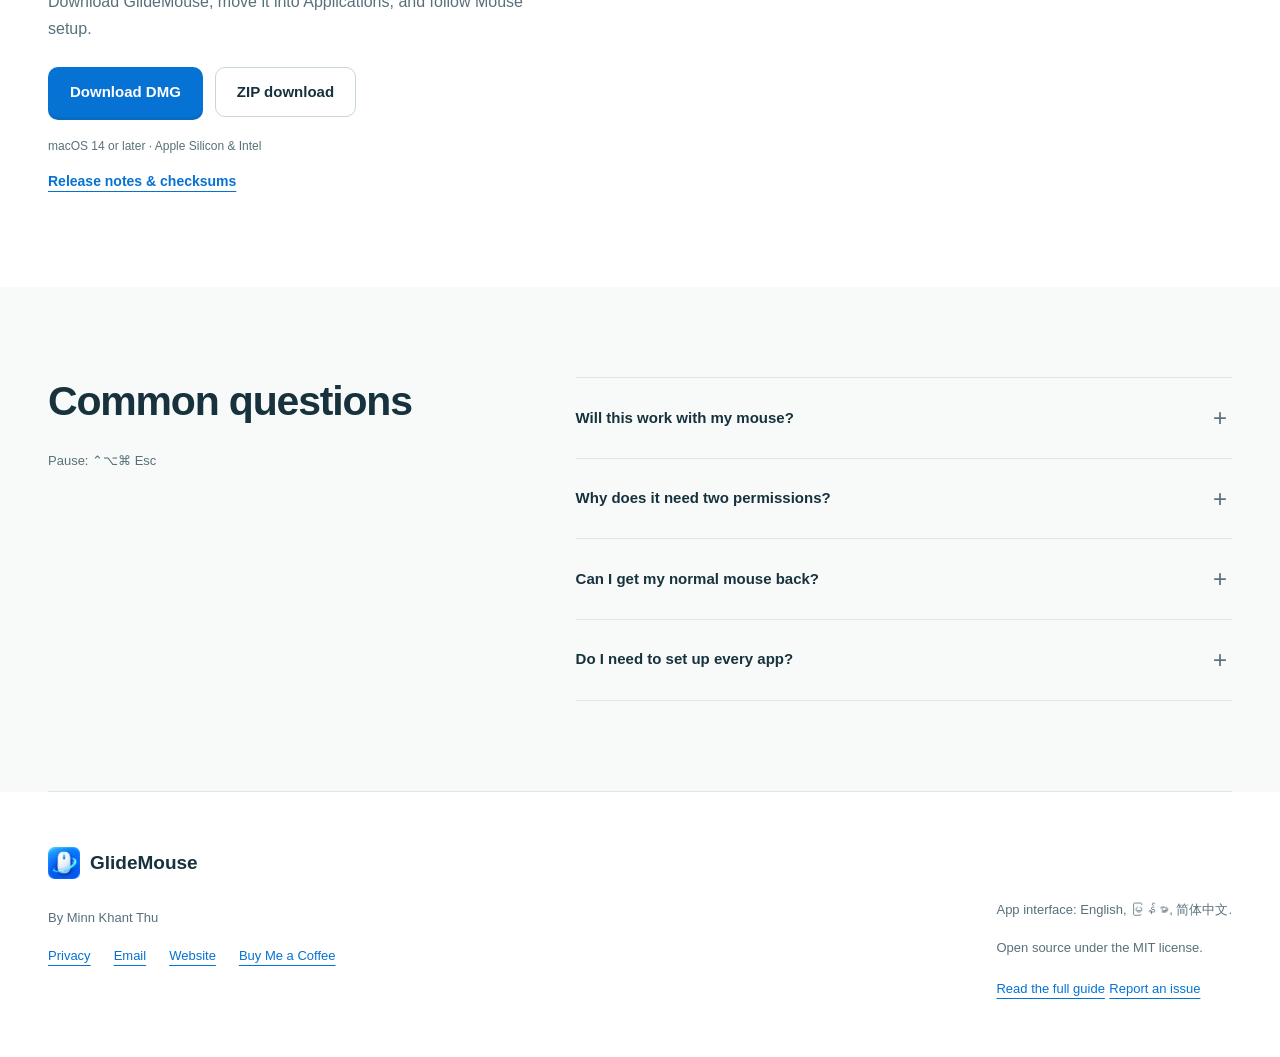
==== commit 69c41be7: "Update guides, site media and Store packaging for 0.4.2" ====
--- a/index.html
+++ b/index.html
@@ -69,9 +69,9 @@
 </span>
 <b>GlideMouse</b>
 </div>
-<img class="hero-screen" data-screen="buttons" data-alt="heroAlt" src="Docs/media/screenshots/en-buttons.png" width="1040" height="730" alt="GlideMouse Buttons screen showing numbered mouse labels and saved actions" fetchpriority="high">
-</div>
-<figcaption data-copy="screenCaption" >The real GlideMouse Buttons screen, with sample settings.</figcaption>
+<img class="hero-screen" data-screen="buttons" data-alt="heroAlt" src="Docs/media/screenshots/en-buttons.png" width="1040" height="760" alt="GlideMouse button actions in a simple list, with mouse icons, action dropdowns and delete buttons" fetchpriority="high">
+</div>
+<figcaption data-copy="screenCaption" >GlideMouse 0.4.2 with sample button actions.</figcaption>
 </figure>
 </section>
 <div class="benefit-band">
@@ -245,7 +245,7 @@
 </figure>
 <div class="section-copy">
 <h2 data-copy="profileTitle" >Settings for each app</h2>
-<p data-copy="profileBody" >All apps is your starting point. Change an action for Safari, your editor or another app when it needs something different. Everything else keeps the default.</p>
+<p data-copy="profileBody" >All apps sets your defaults. Add Safari, your editor or another app, then change an action in its row. It saves only for that app; the other actions keep their defaults.</p>
 <blockquote data-copy="profileExample" >For example: lower-side click switches desktops normally, but goes Back when Safari is in front.</blockquote>
 <p data-copy="profileFoot" class="small">Remove an app setup whenever you like. It removes its GlideMouse settings; it does not uninstall the app. Undo brings the setup back.</p>
 </div>
@@ -261,16 +261,16 @@
 </li>
 <li>
 <span class="step-number" aria-hidden="true">2</span>
-<h3 data-copy="step2Title" >Identify a button</h3>
-<p data-copy="step2Body" >Press inside the blue capture box. Confirm the detected button’s physical position on the mouse picture.</p>
+<h3 data-copy="step2Title" >Add a button action</h3>
+<p data-copy="step2Body" >Click Add button action. Press your mouse button inside the capture box, or choose its number from the list.</p>
 </li>
 <li>
 <span class="step-number" aria-hidden="true">3</span>
-<h3 data-copy="step3Title" >Choose, save, try</h3>
-<p data-copy="step3Body" >Choose Click once, Double click or Hold. Pick an action, save it, and test outside the capture box.</p>
+<h3 data-copy="step3Title" >Choose and try</h3>
+<p data-copy="step3Body" >Choose Click once, Double click or Hold, then pick an action. It saves automatically. Enable GlideMouse and try the button outside the capture box.</p>
 </li>
 </ol>
-<p data-copy="setupFoot" class="setup-foot">Start with one action. Add app-specific settings and advanced gestures when you need them.</p>
+<p data-copy="setupFoot" class="setup-foot">Start with one action. The mouse diagram and advanced settings are there when you need them.</p>
 </div>
 </section>
 <section id="download" class="download-section">
@@ -342,7 +342,7 @@
 <div class="footer-meta">
 <p data-copy="footerLanguages" >App interface: English, မြန်မာ, 简体中文.</p>
 <p data-copy="footerLicense" >Open source under the MIT license.</p>
-<a data-copy="detailedGuide" data-full-guide href="tutorials.html#en">Detailed video guides</a>
+<a data-copy="readGuide" data-guide href="https://github.com/MinnKhantThuu/GlideMouse#readme">Read the full guide</a>
 <a data-copy="issues" href="https://github.com/MinnKhantThuu/GlideMouse/issues">Report an issue</a>
 </div>
 </div>
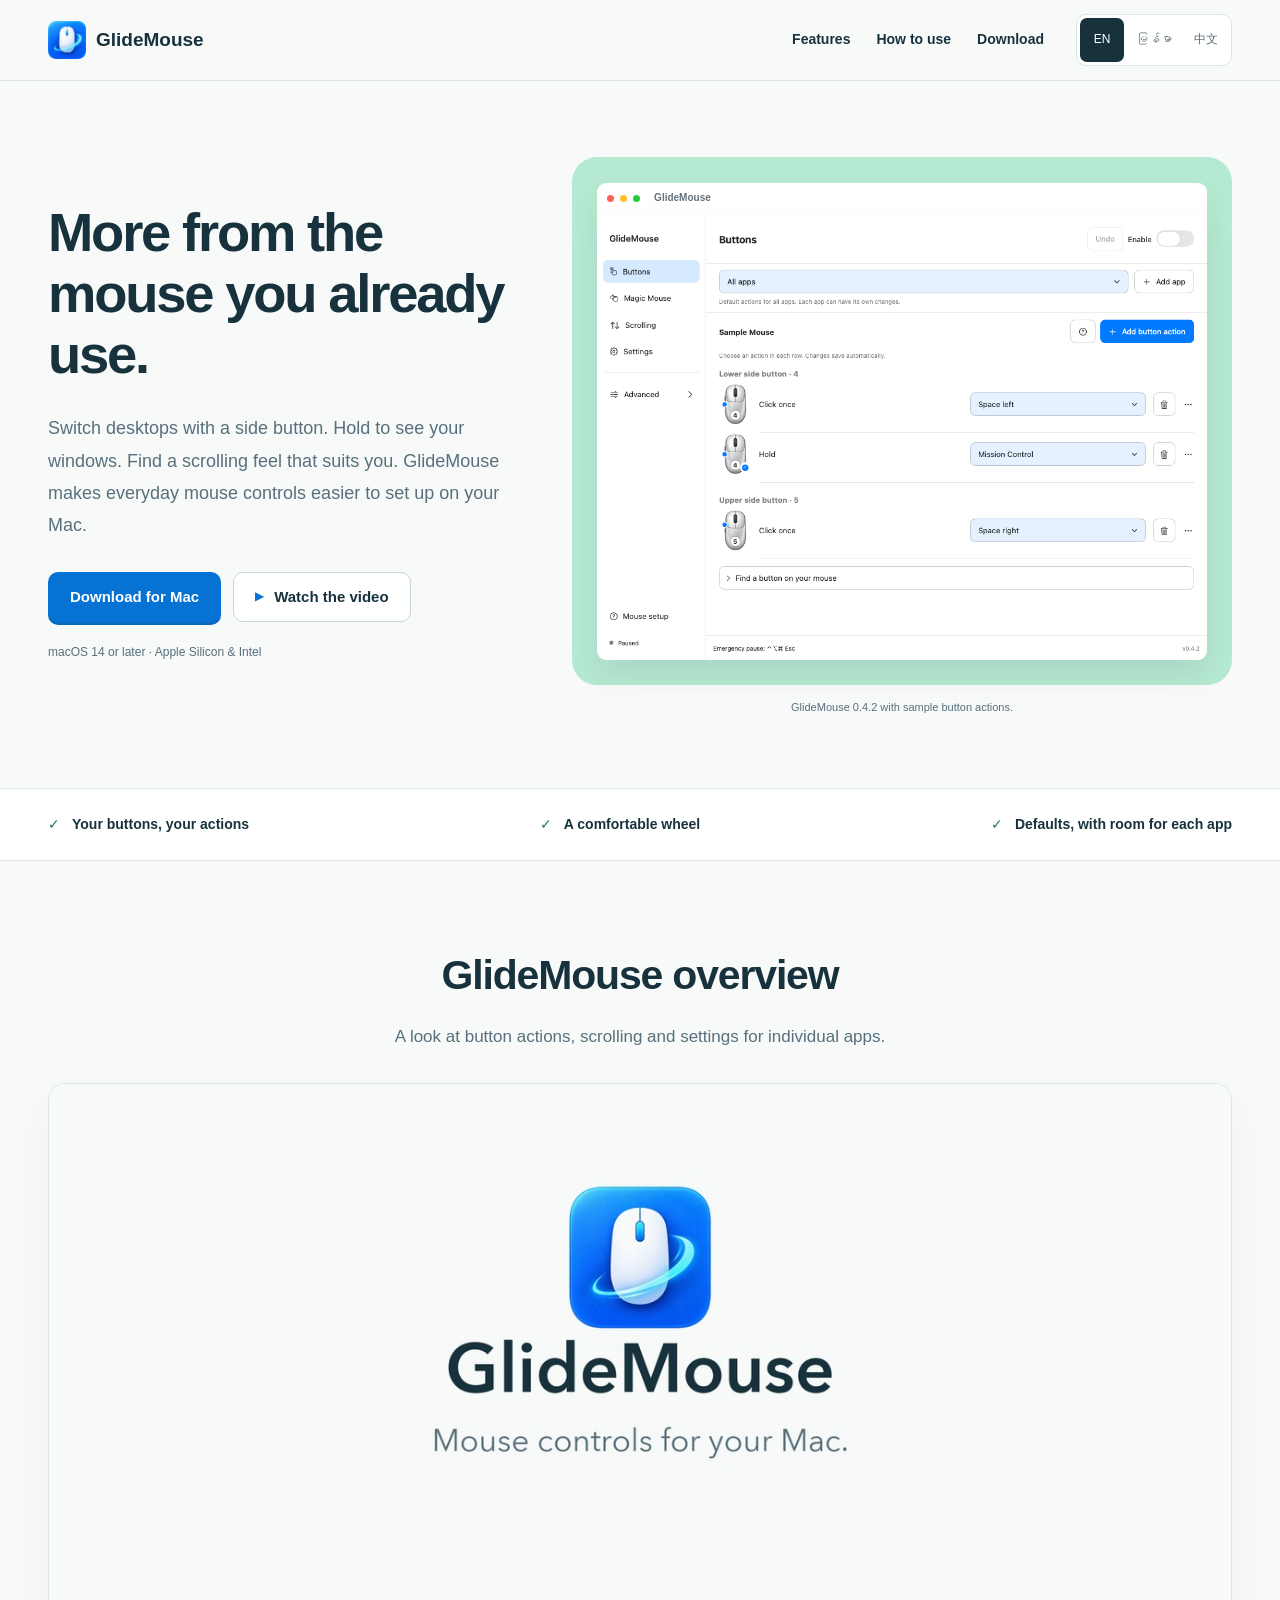
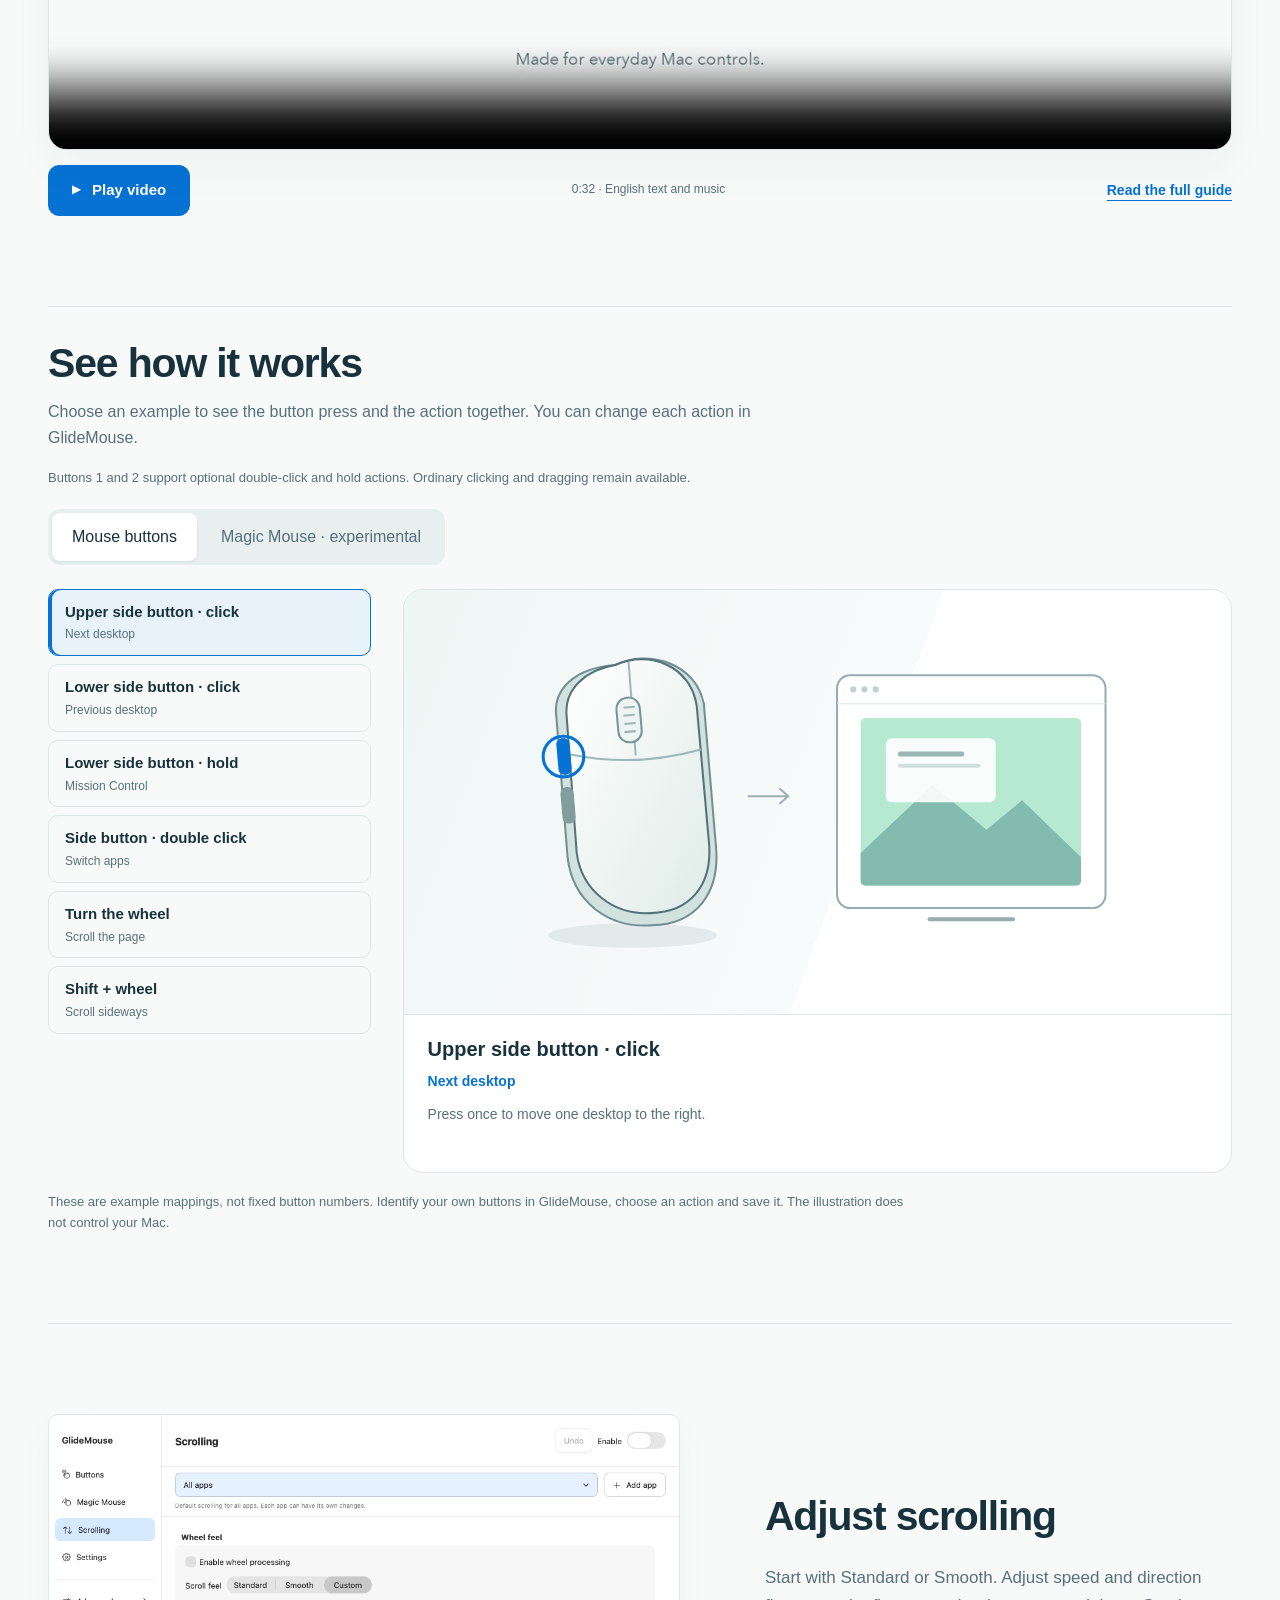
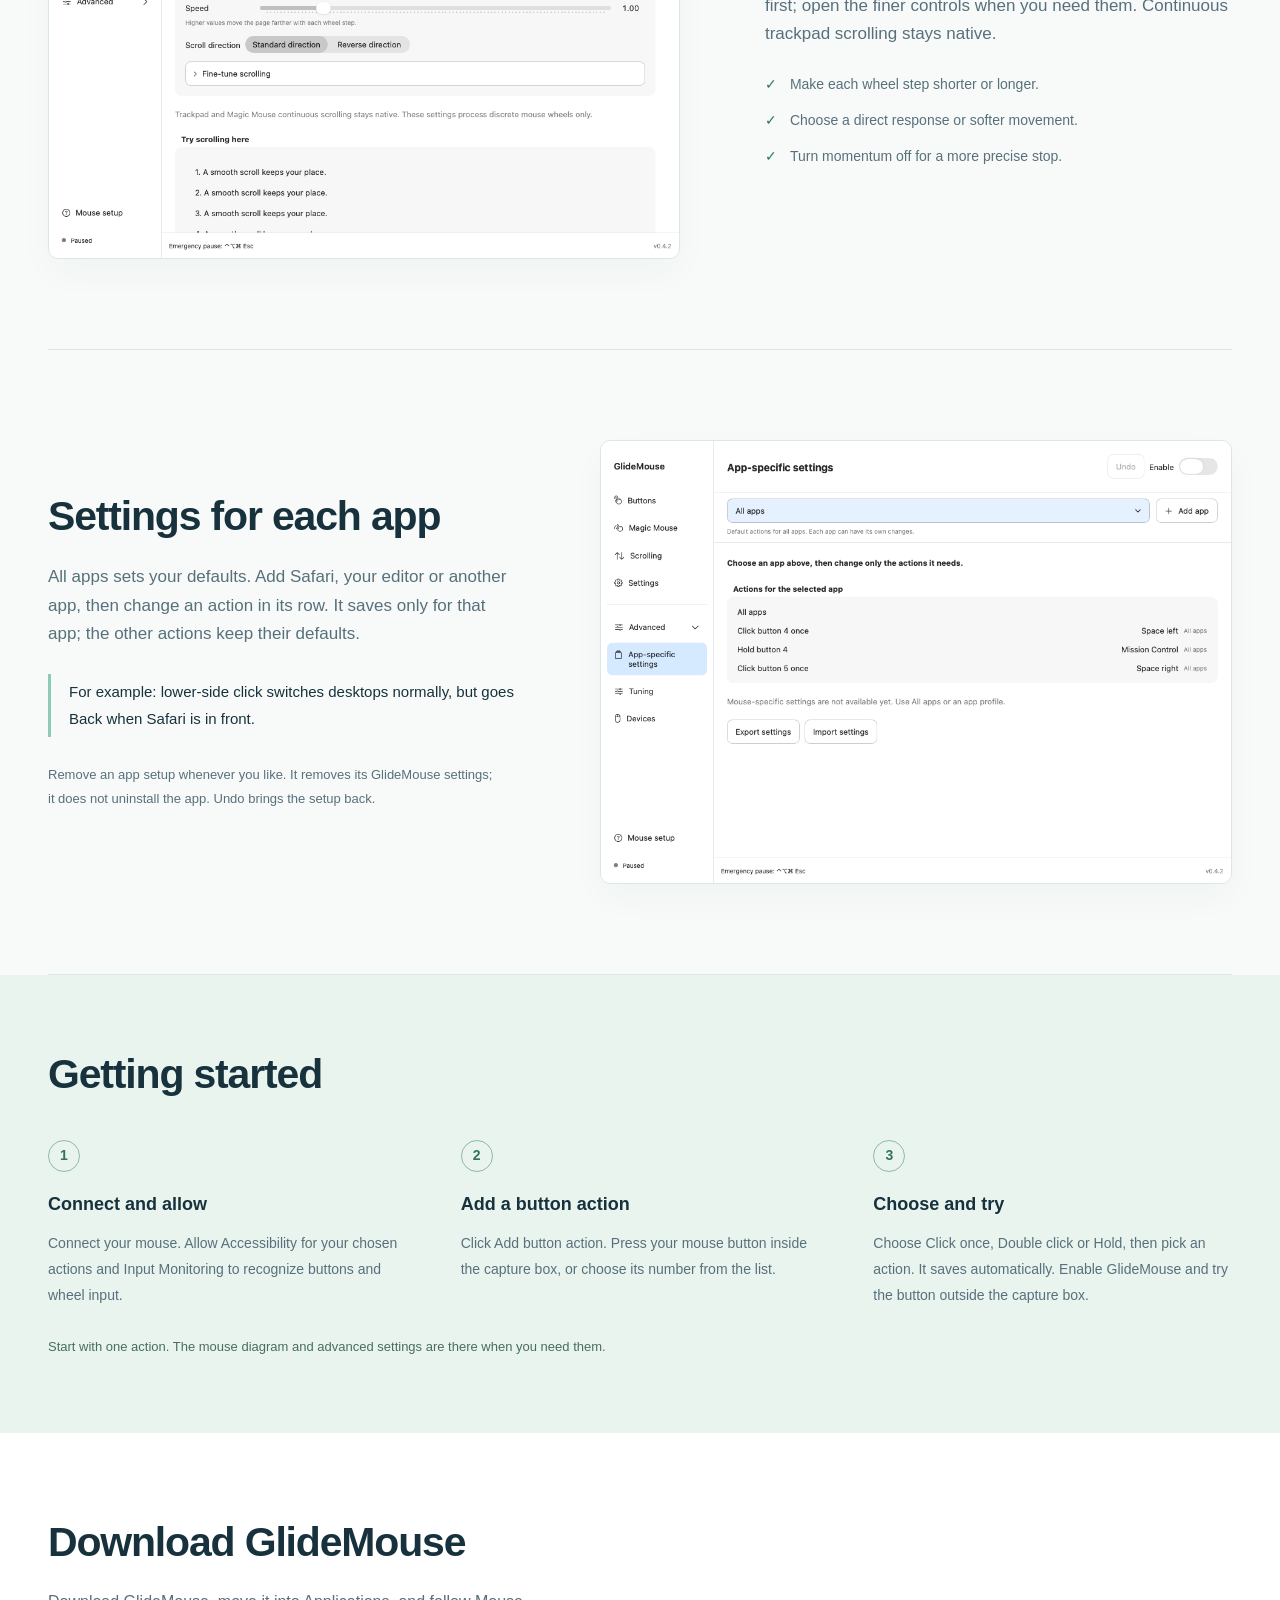
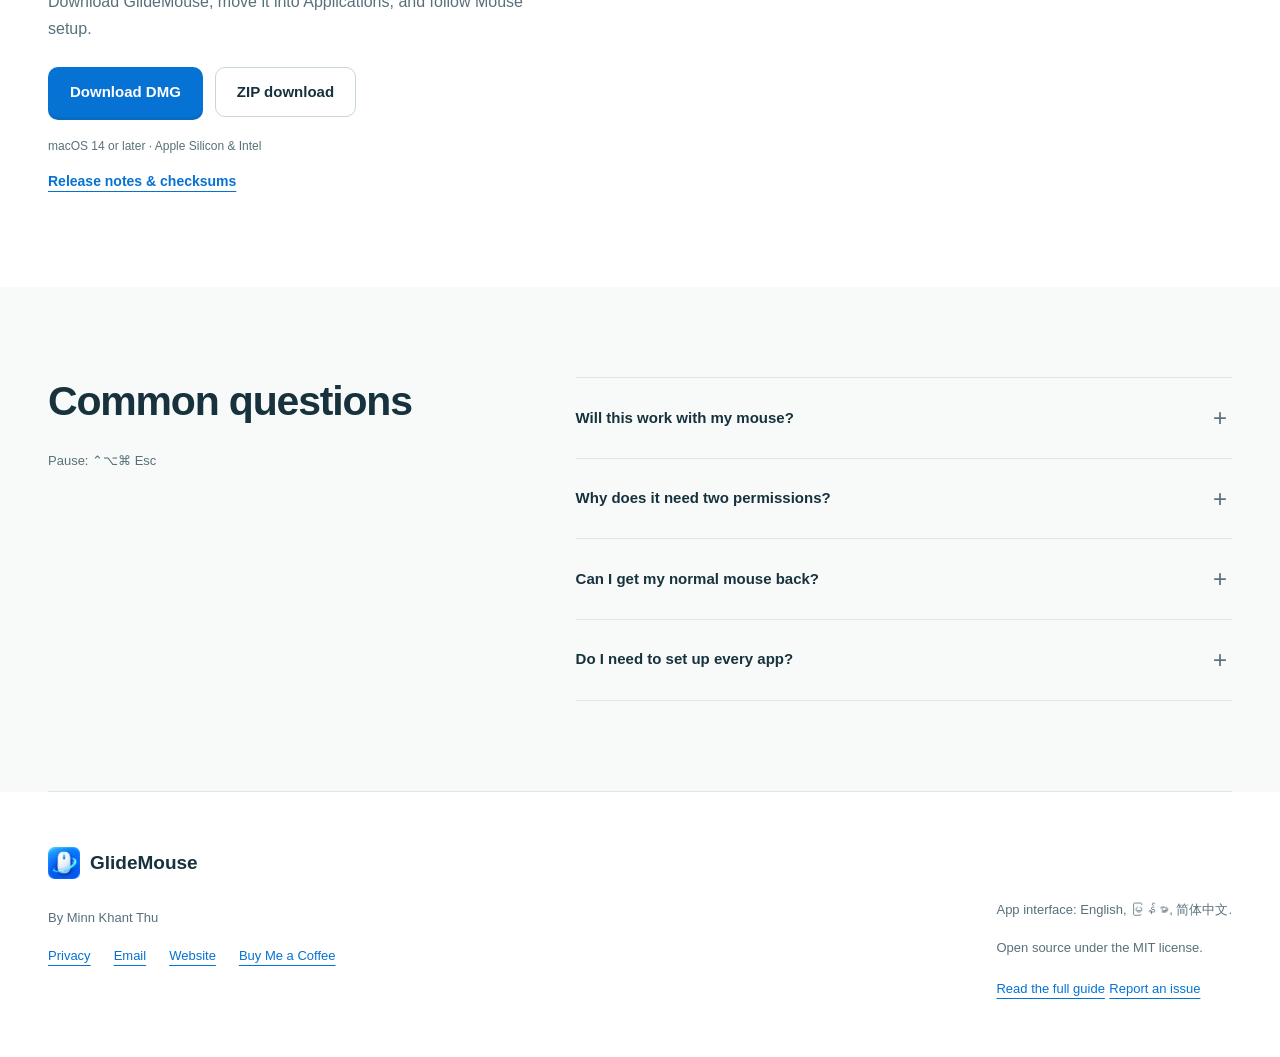
==== commit 052bc050: "Publish 0.4.2 downloads and notarization results" ====
--- a/index.html
+++ b/index.html
@@ -279,11 +279,11 @@
 <h2 data-copy="downloadTitle" >Download GlideMouse</h2>
 <p data-copy="downloadBody" >Download GlideMouse, move it into Applications, and follow Mouse setup.</p>
 <div class="actions">
-<a data-copy="downloadDmg" class="button primary" href="https://github.com/MinnKhantThuu/GlideMouse/releases/download/v0.3.19/GlideMouse-0.3.19-developer.dmg">Download DMG</a>
-<a data-copy="downloadZip" class="button secondary" href="https://github.com/MinnKhantThuu/GlideMouse/releases/download/v0.3.19/GlideMouse-0.3.19.zip">ZIP download</a>
+<a data-copy="downloadDmg" class="button primary" href="https://github.com/MinnKhantThuu/GlideMouse/releases/download/v0.4.2/GlideMouse-0.4.2.dmg">Download DMG</a>
+<a data-copy="downloadZip" class="button secondary" href="https://github.com/MinnKhantThuu/GlideMouse/releases/download/v0.4.2/GlideMouse-0.4.2.zip">ZIP download</a>
 </div>
 <p data-copy="requirements" class="meta">macOS 14 or later · Apple Silicon &amp; Intel</p>
-<a data-copy="releaseDetails" class="text-link" href="https://github.com/MinnKhantThuu/GlideMouse/releases/tag/v0.3.19">Release notes &amp; checksums</a>
+<a data-copy="releaseDetails" class="text-link" href="https://github.com/MinnKhantThuu/GlideMouse/releases/tag/v0.4.2">Release notes &amp; checksums</a>
 </div>
 </div>
 </section>
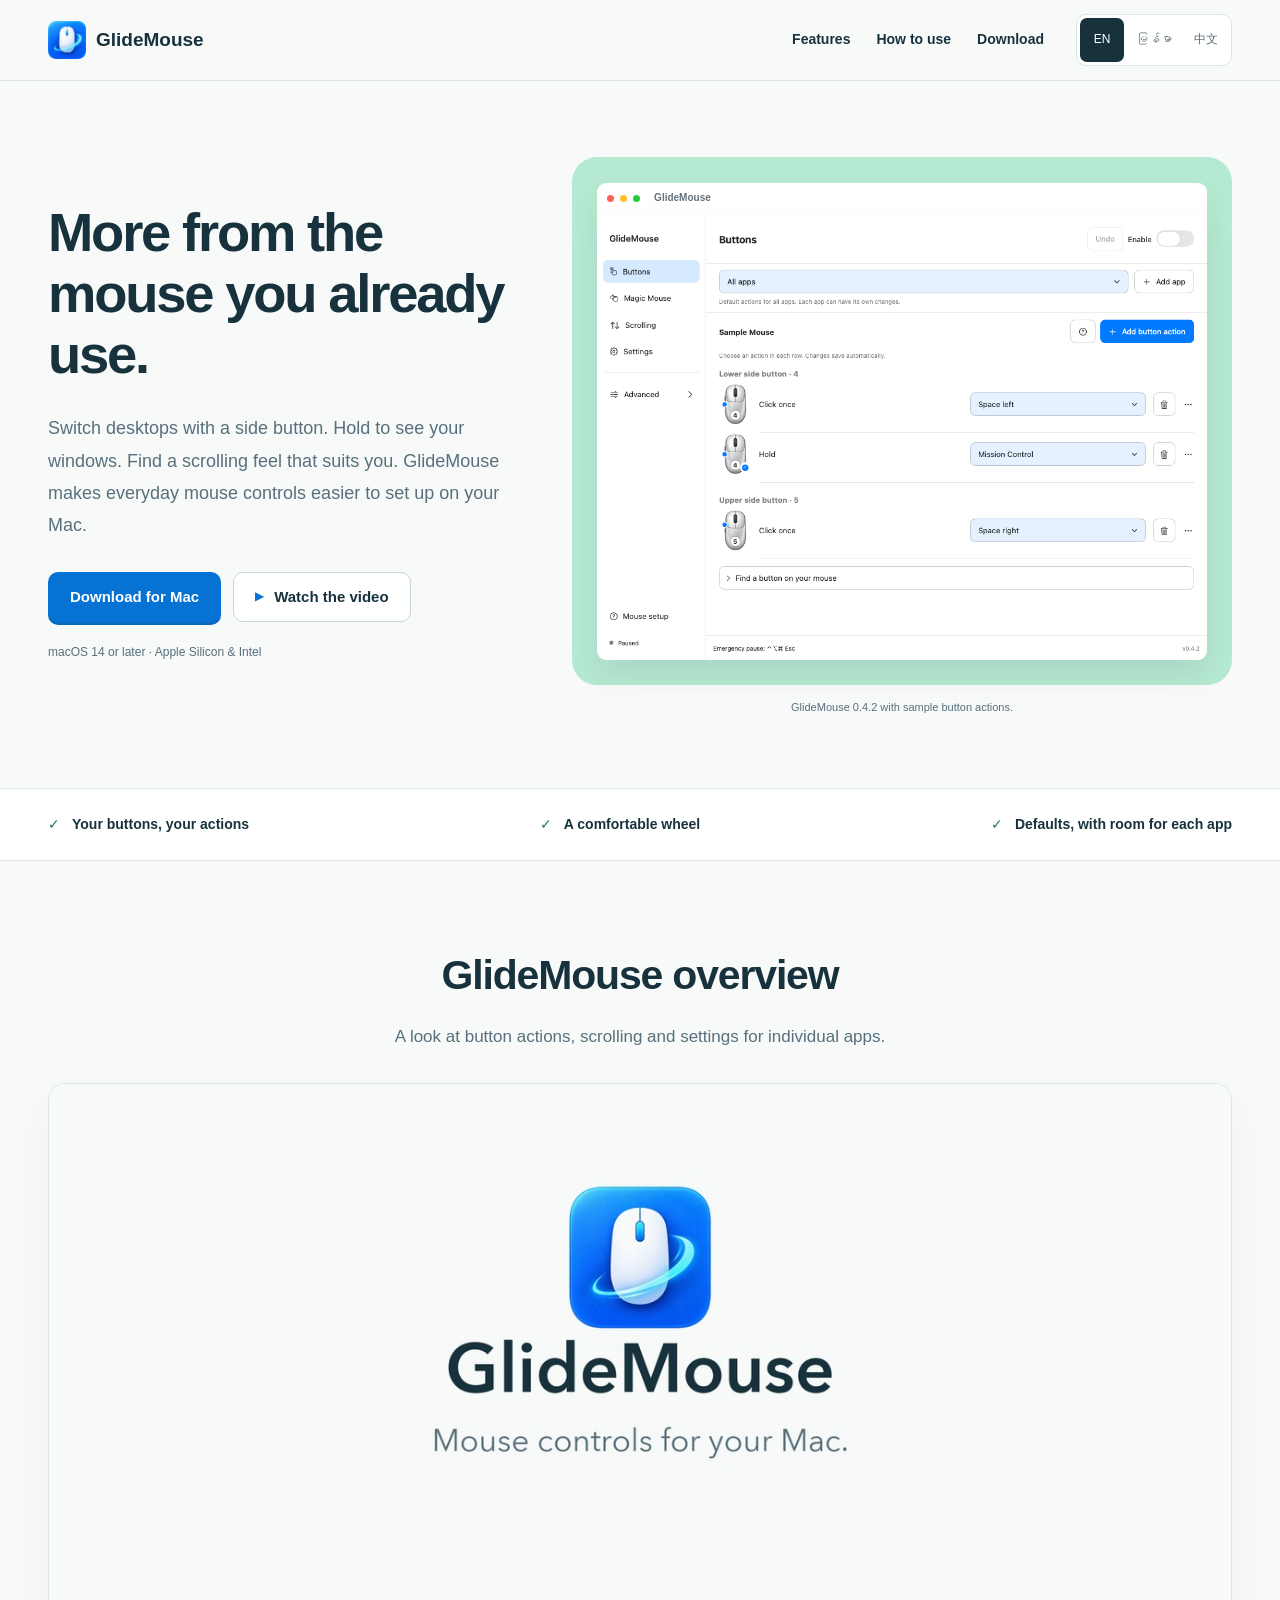
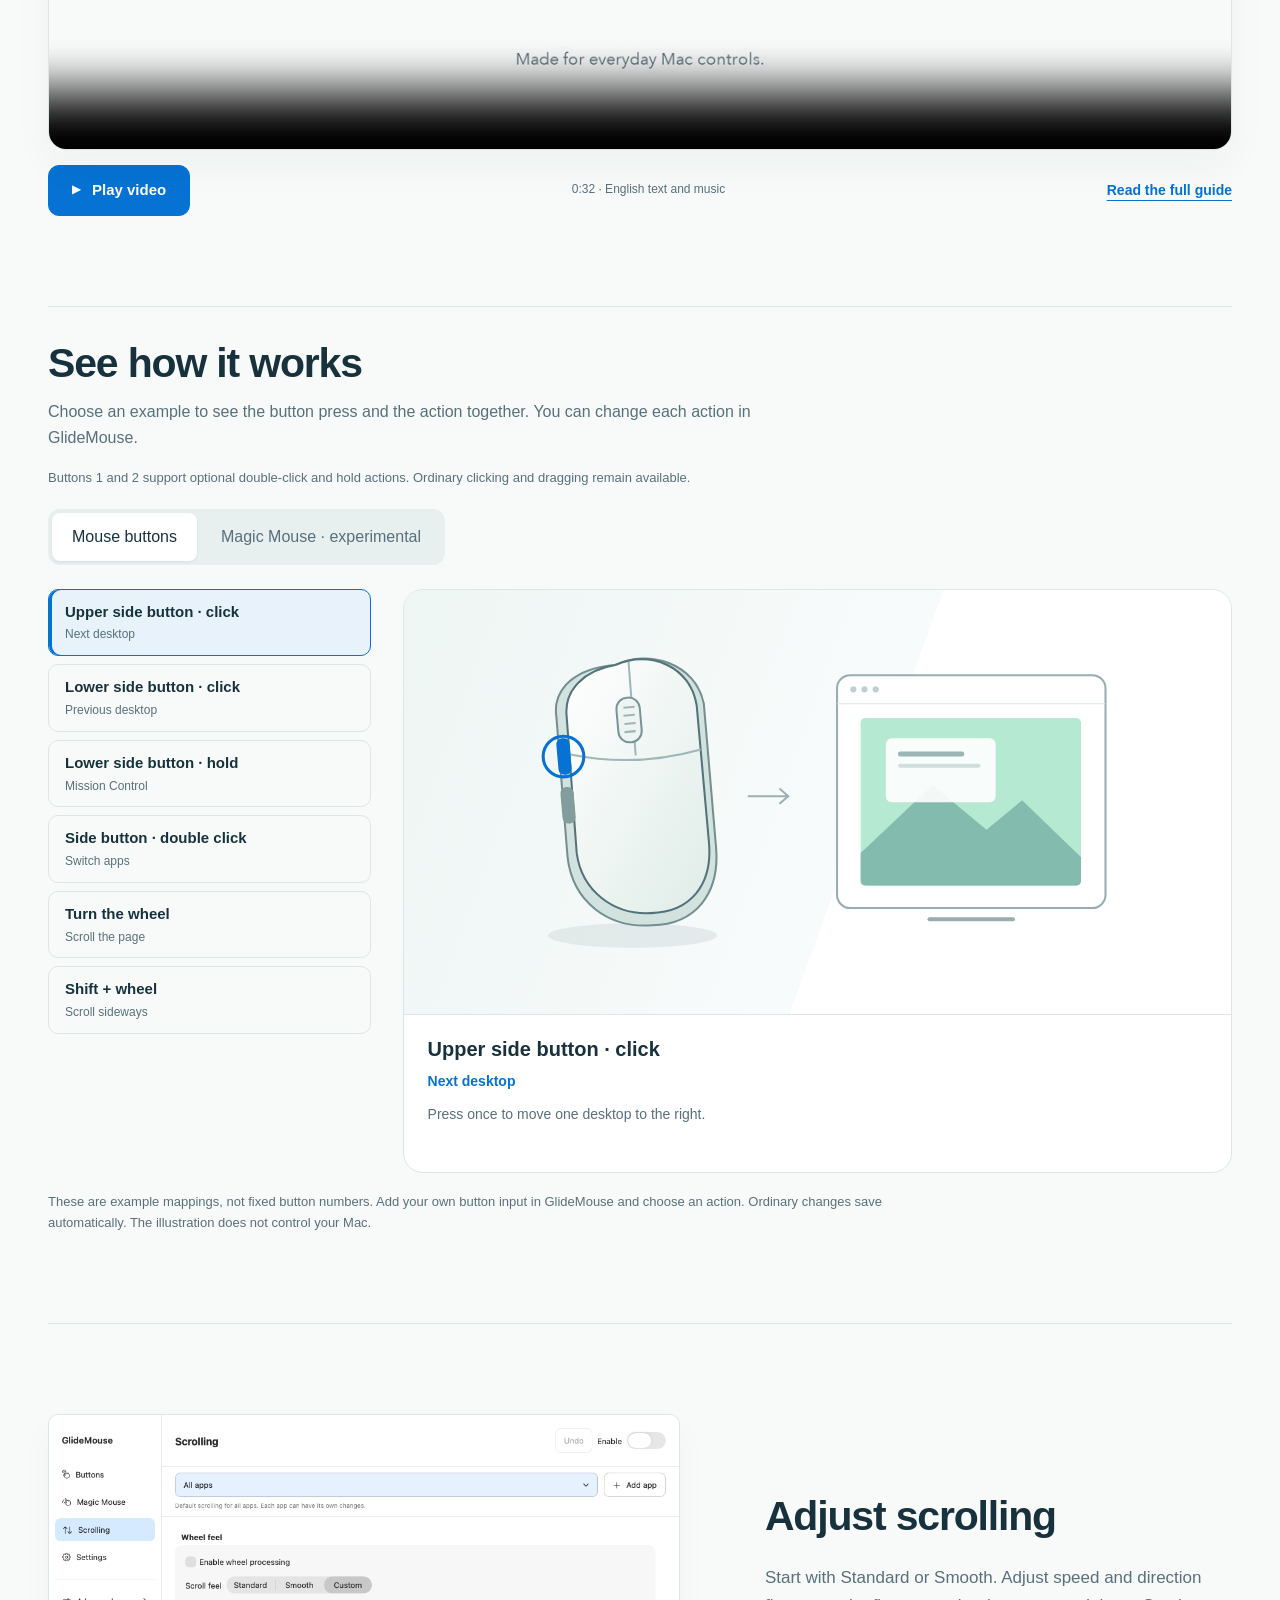
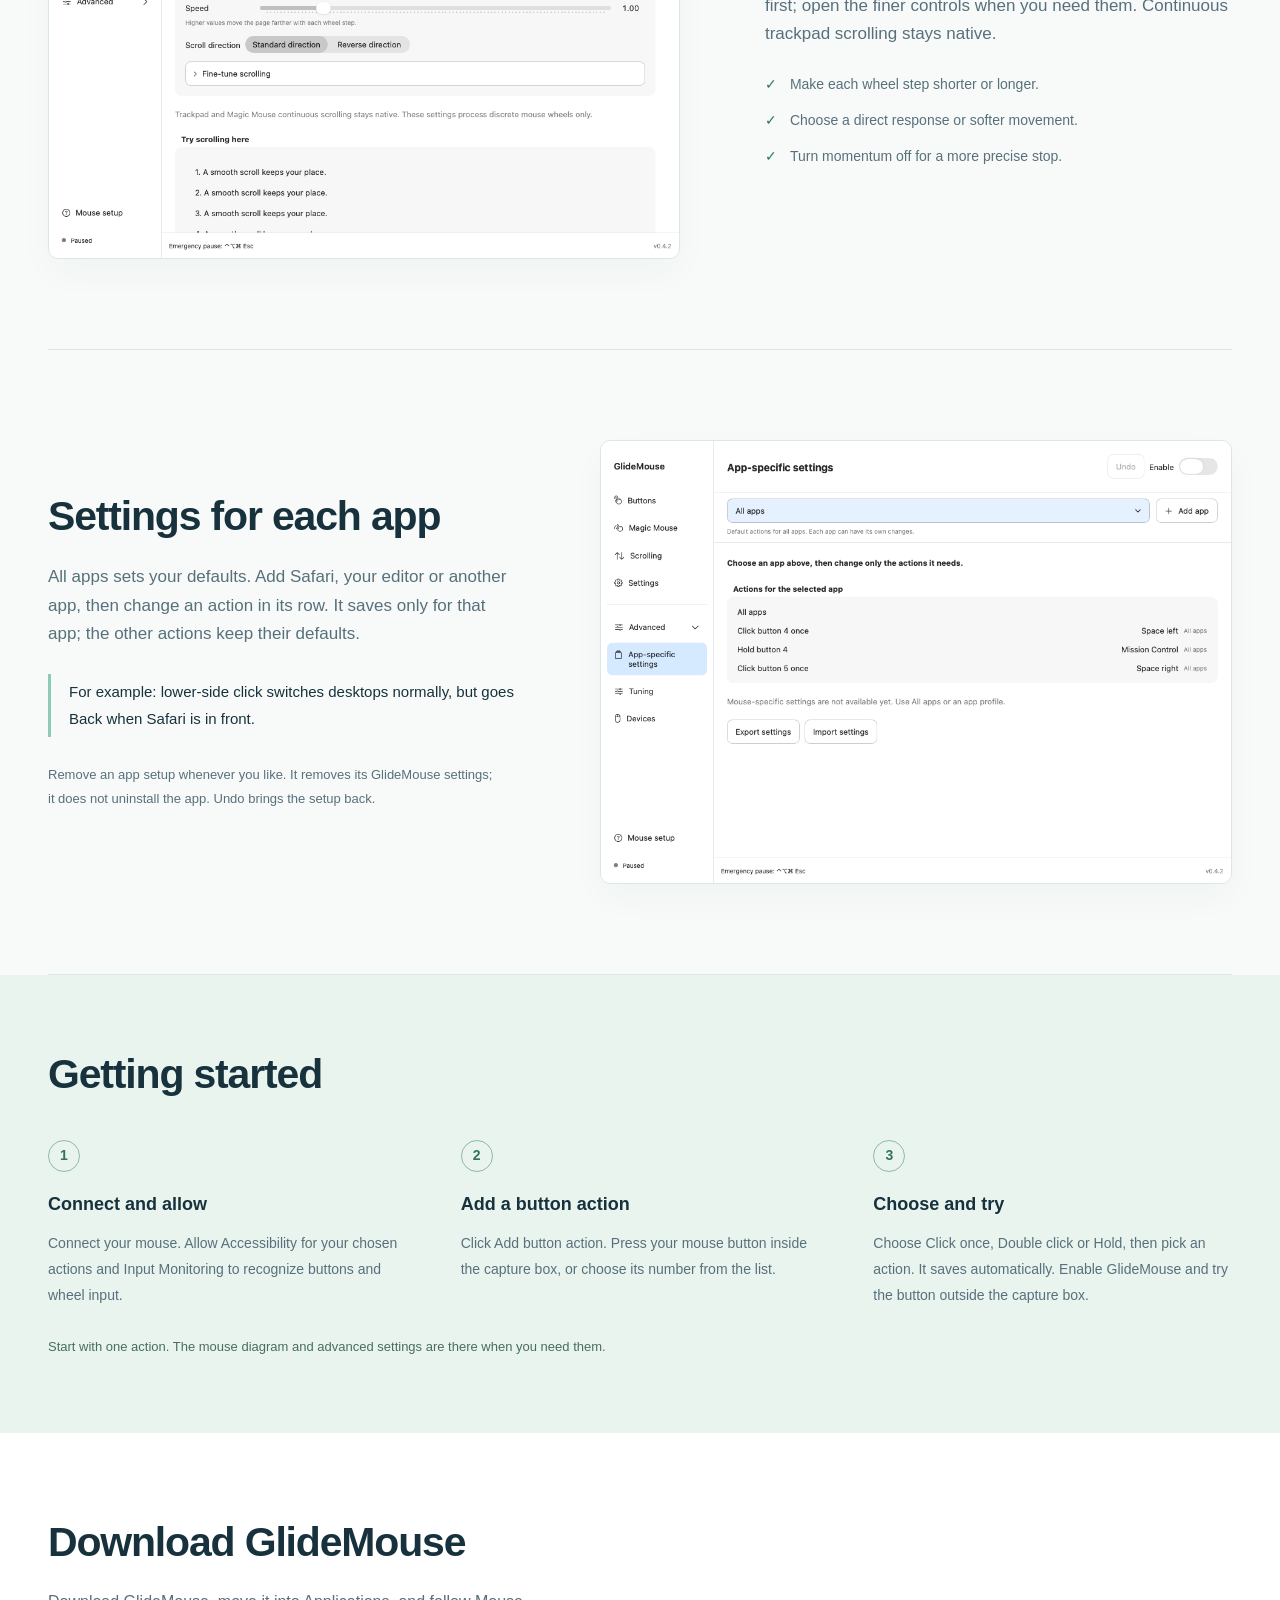
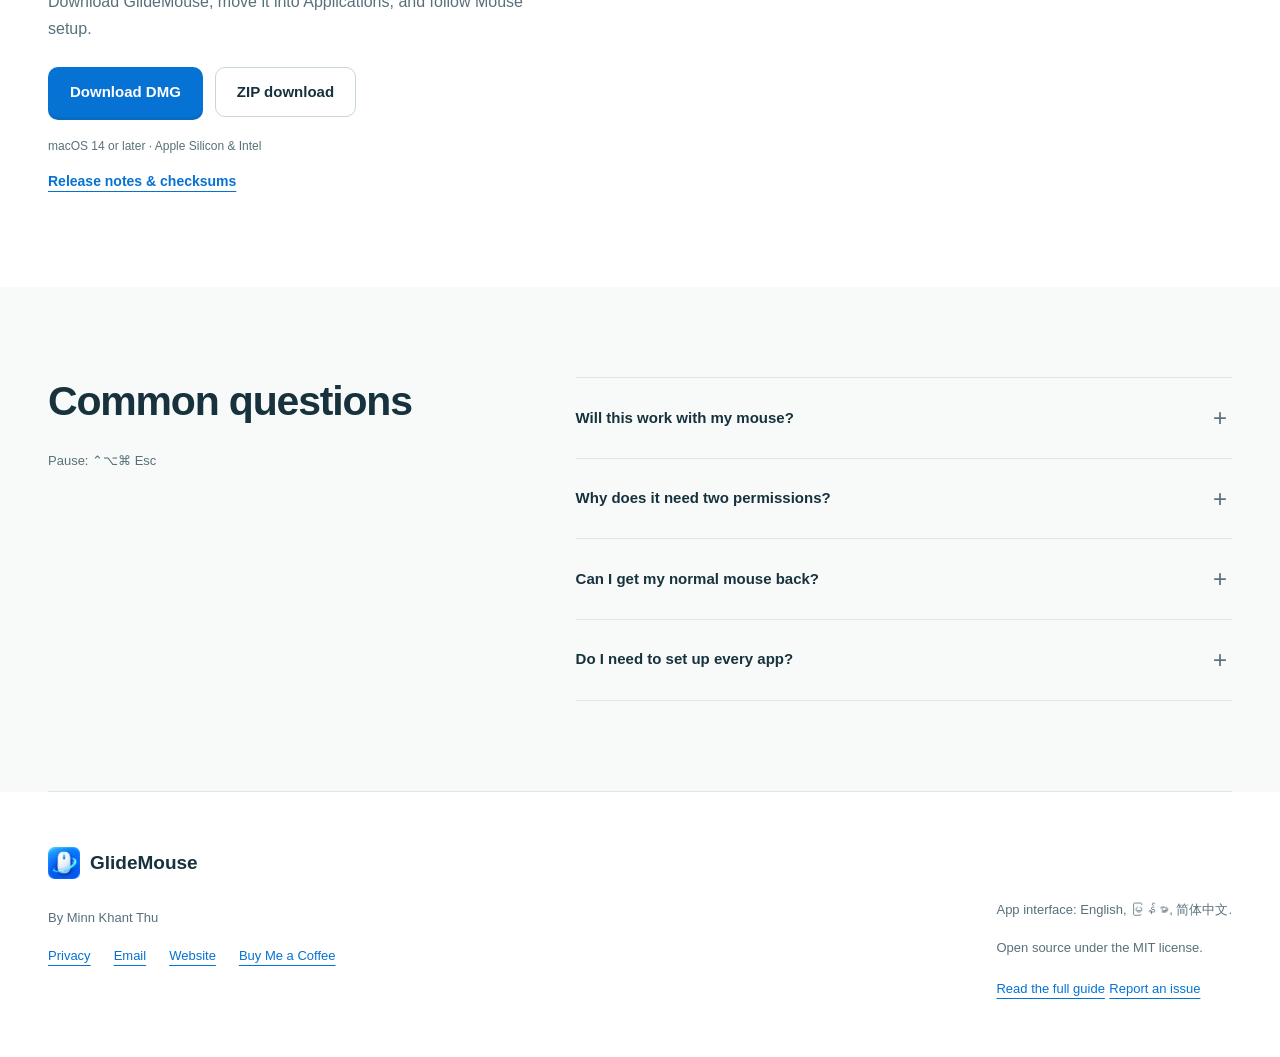
==== commit a127e2dd: "Refresh website asset cache versions" ====
--- a/index.html
+++ b/index.html
@@ -15,7 +15,7 @@
 <title>GlideMouse — More from your mouse</title>
 <script>function redirectLegacyTutorial(){if(/^#(?:en|my)(?:-(?:setup|buttons|profiles|scrolling|shortcuts))?$/.test(location.hash))location.replace('tutorials.html'+location.hash);} window.addEventListener('hashchange',redirectLegacyTutorial);redirectLegacyTutorial();</script>
 <link rel="stylesheet" href="Site/landing.css?v=9e28ad1225ef">
-<script src="Site/translations.js?v=d79b11029445" defer>
+<script src="Site/translations.js?v=dca6d5543317" defer>
 </script>
 <script src="Site/landing.js?v=01f9e8afe997" defer>
 </script>
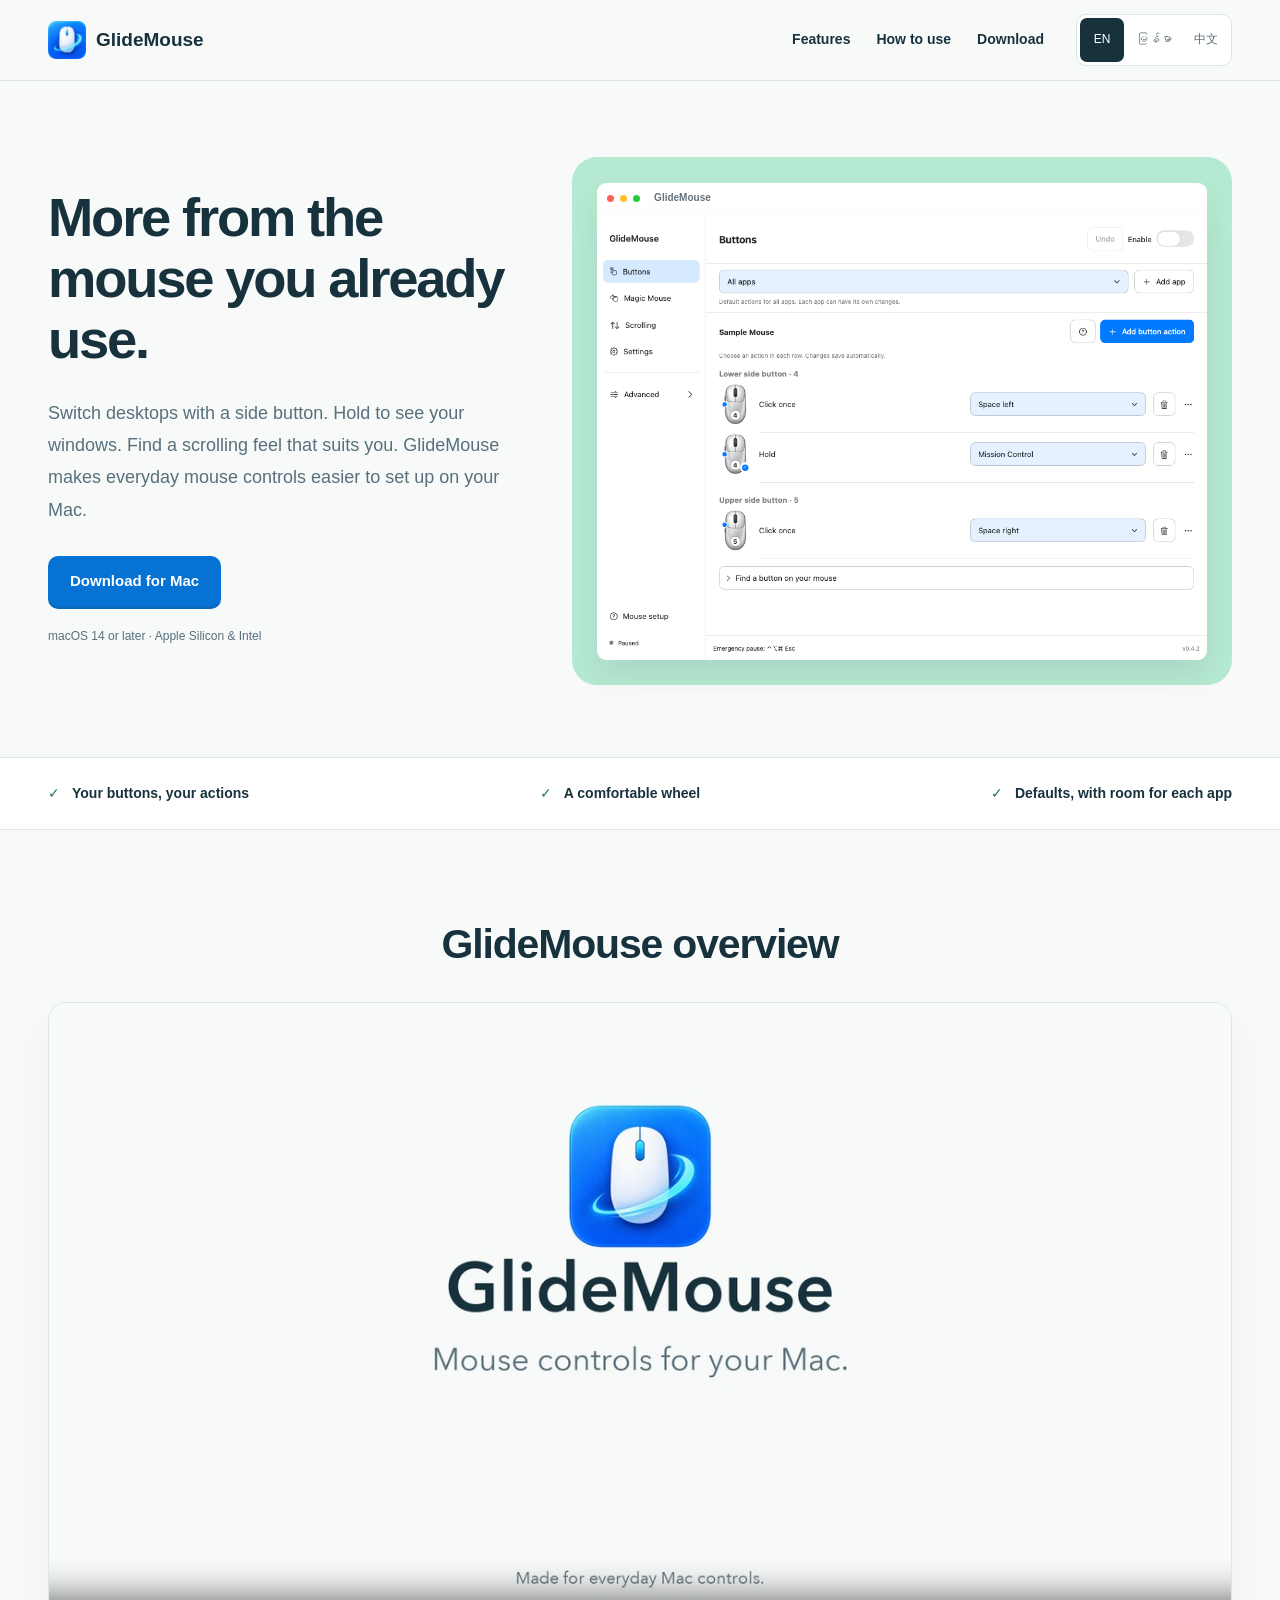
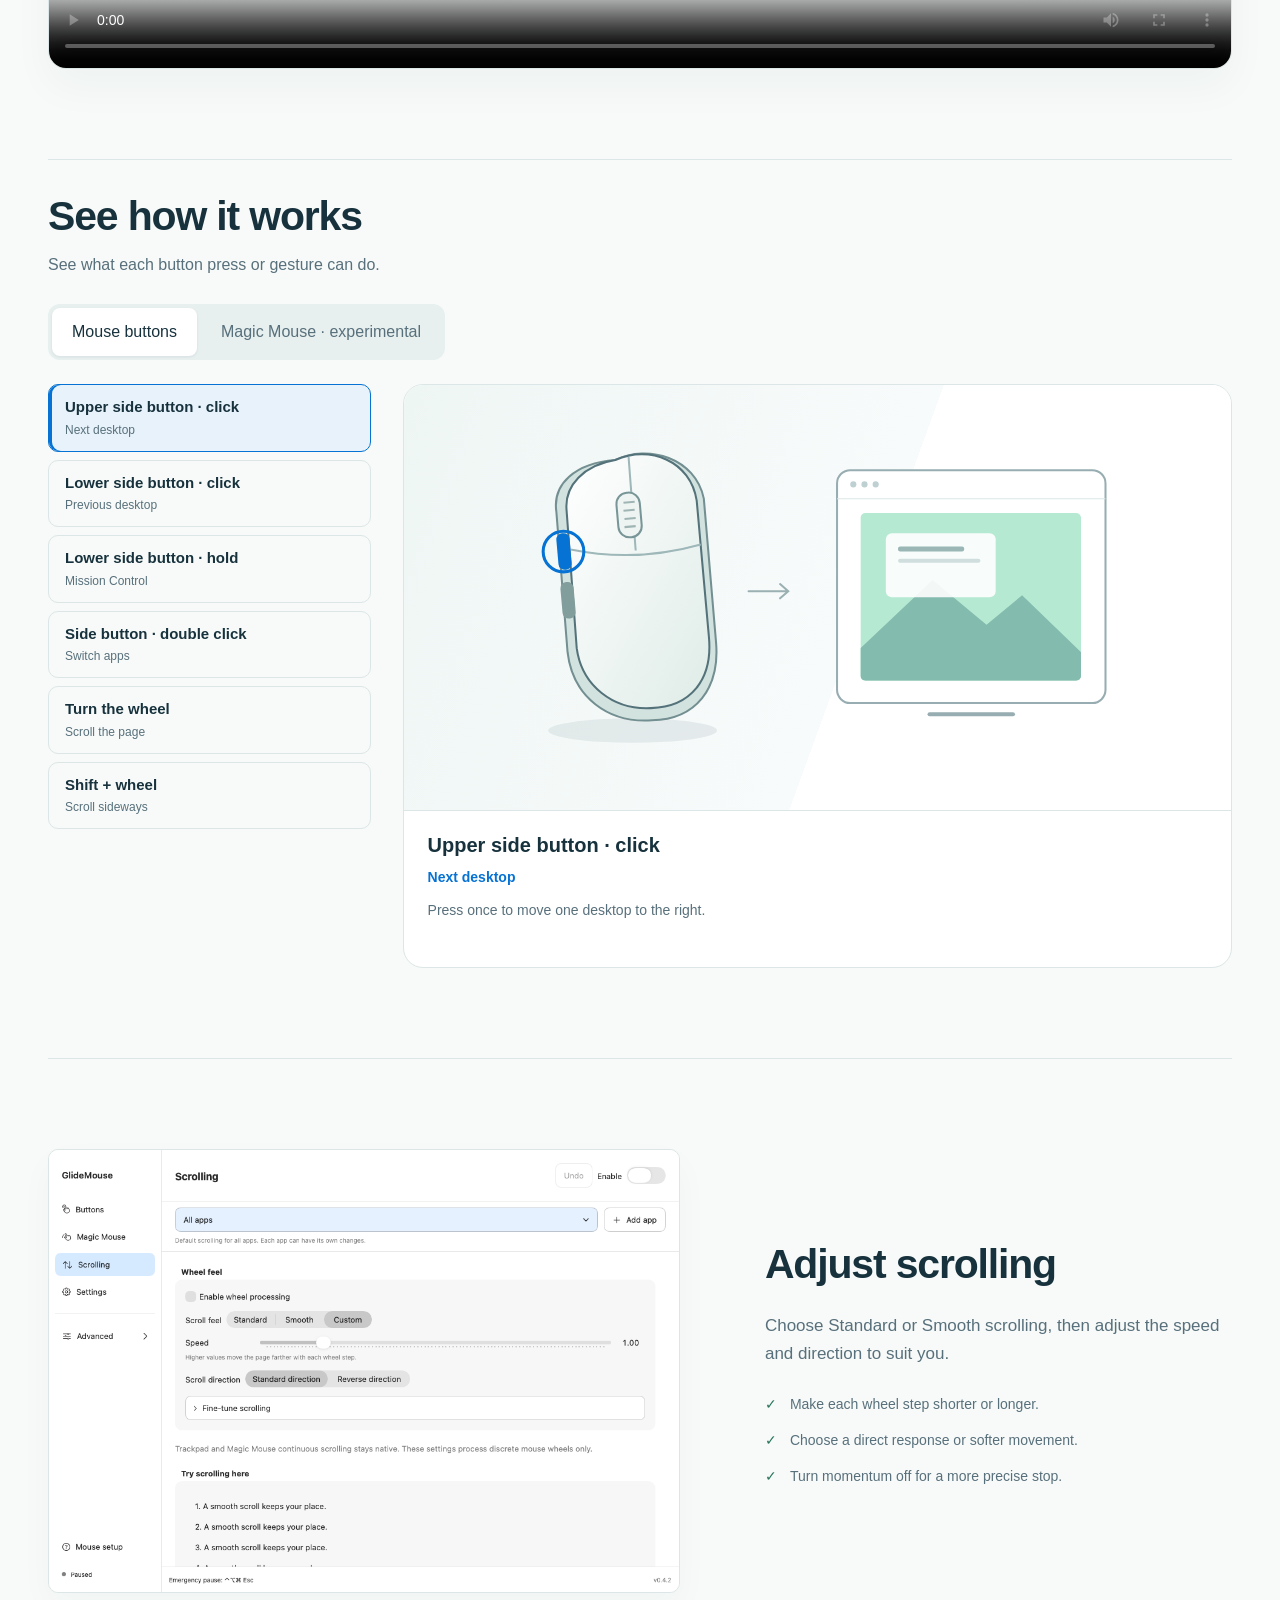
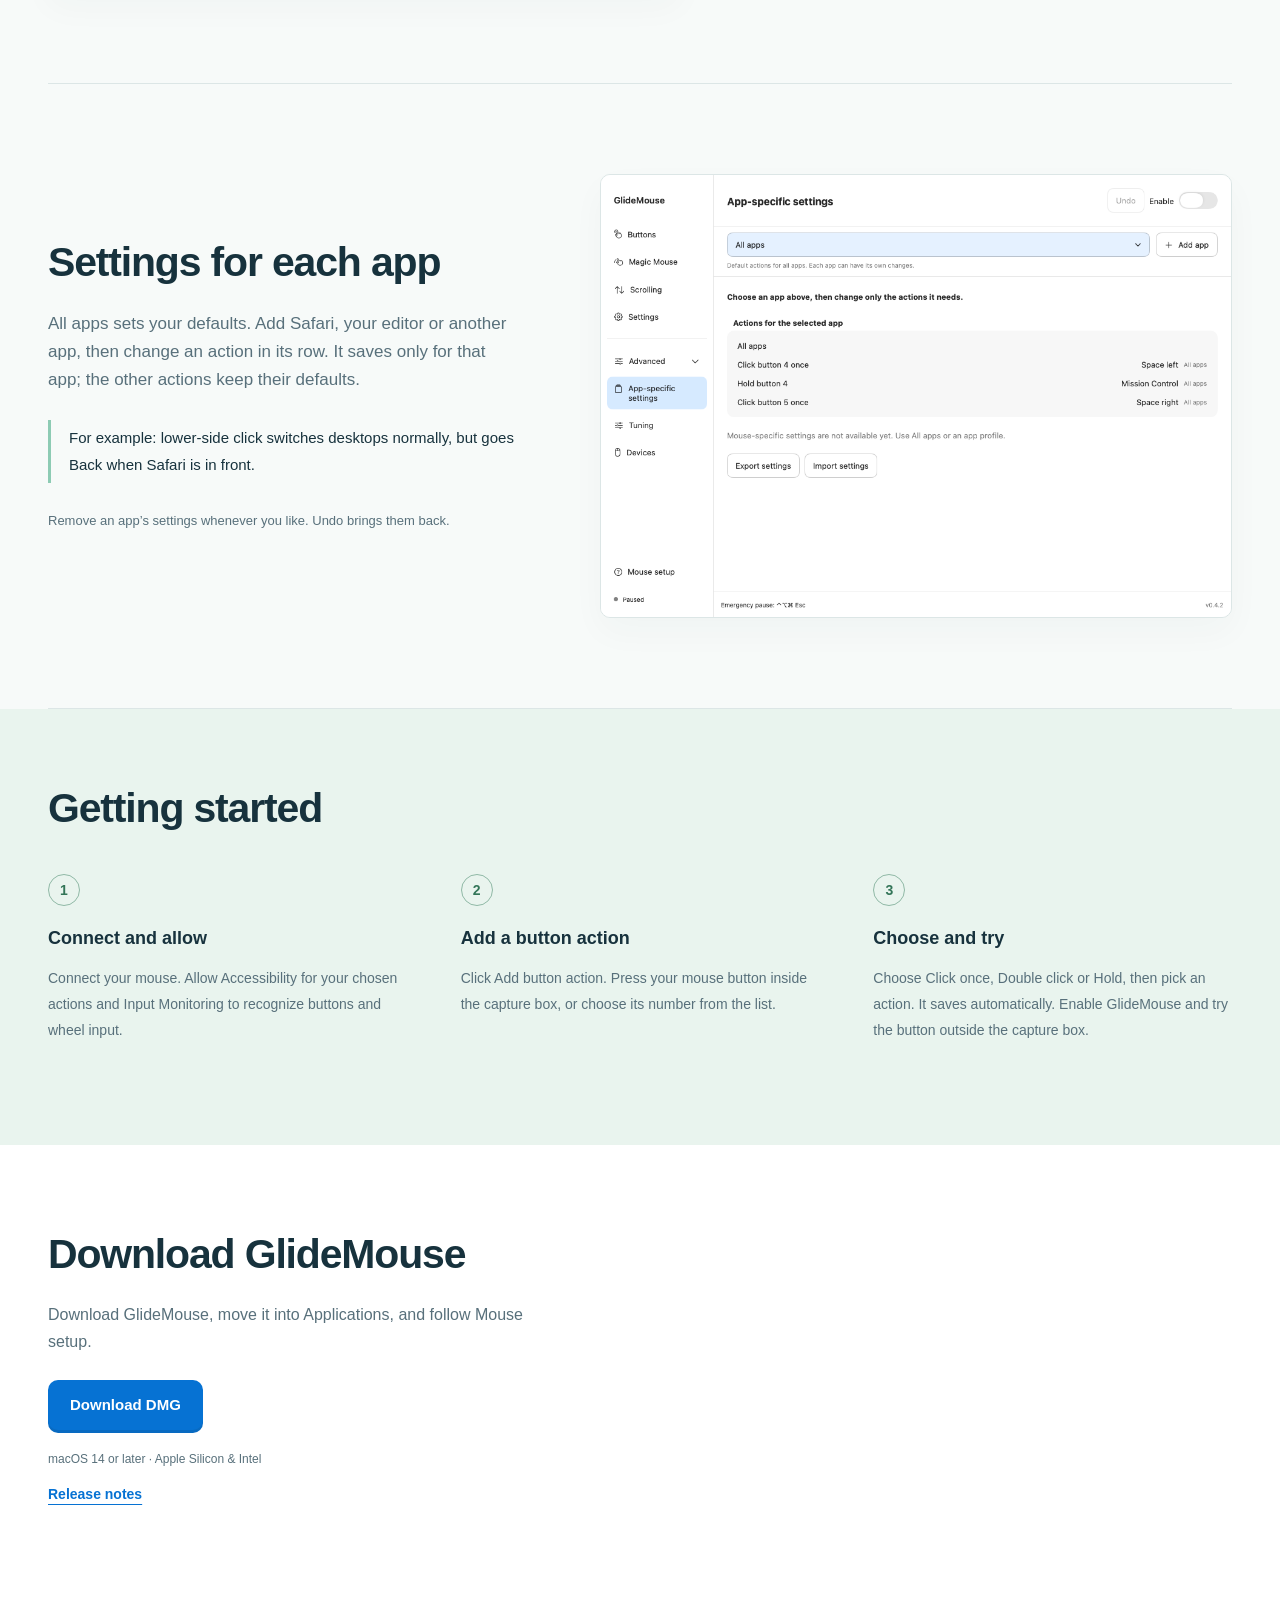
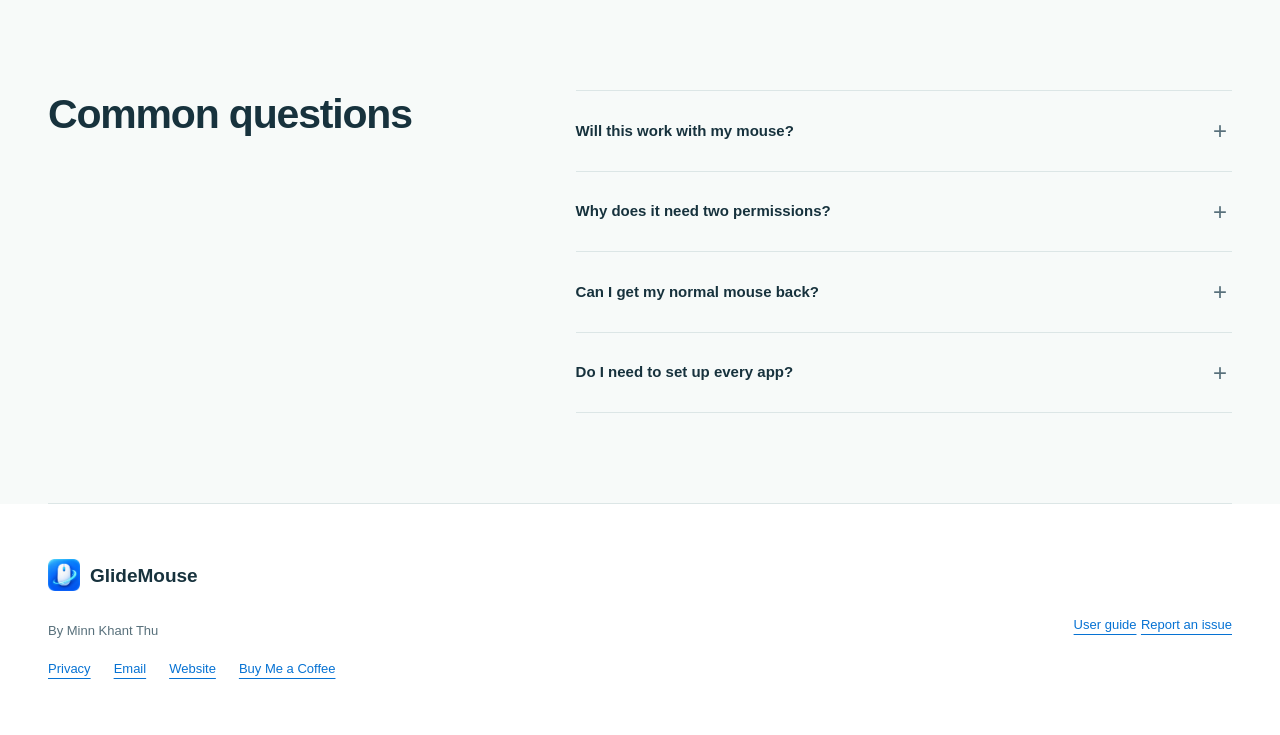
==== commit 2f0becff: "Simplify landing video and remove redundant launch copy" ====
--- a/index.html
+++ b/index.html
@@ -14,13 +14,13 @@
 <link rel="icon" href="Assets/AppIcon-transparent.png">
 <title>GlideMouse — More from your mouse</title>
 <script>function redirectLegacyTutorial(){if(/^#(?:en|my)(?:-(?:setup|buttons|profiles|scrolling|shortcuts))?$/.test(location.hash))location.replace('tutorials.html'+location.hash);} window.addEventListener('hashchange',redirectLegacyTutorial);redirectLegacyTutorial();</script>
-<link rel="stylesheet" href="Site/landing.css?v=9e28ad1225ef">
-<script src="Site/translations.js?v=dca6d5543317" defer>
+<link rel="stylesheet" href="Site/landing.css?v=c2a1cd14f42d">
+<script src="Site/translations.js?v=ccfc0815ed21" defer>
 </script>
-<script src="Site/landing.js?v=01f9e8afe997" defer>
+<script src="Site/landing.js?v=a9462e8e02c9" defer>
 </script>
 <link rel="stylesheet" href="Site/mouse-demo.css?v=0c4a3ee64f97">
-<script src="Site/mouse-demo.js?v=d14d40428a83" defer></script>
+<script src="Site/mouse-demo.js?v=9ef7550aa702" defer></script>
 </head>
 <body>
 <a data-copy="skip" class="skip" href="#main">Skip to content</a>
@@ -51,10 +51,6 @@
 <a class="button primary" href="#download">
 <span data-copy="download" >Download for Mac</span>
 </a>
-<a class="button secondary" href="#intro">
-<span class="play-icon" aria-hidden="true">▶</span>
-<span data-copy="watch" >Watch the video</span>
-</a>
 </div>
 <p data-copy="requirements" class="meta">macOS 14 or later · Apple Silicon &amp; Intel</p>
 </div>
@@ -71,7 +67,6 @@
 </div>
 <img class="hero-screen" data-screen="buttons" data-alt="heroAlt" src="Docs/media/screenshots/en-buttons.png" width="1040" height="760" alt="GlideMouse button actions in a simple list, with mouse icons, action dropdowns and delete buttons" fetchpriority="high">
 </div>
-<figcaption data-copy="screenCaption" >GlideMouse 0.4.2 with sample button actions.</figcaption>
 </figure>
 </section>
 <div class="benefit-band">
@@ -93,24 +88,16 @@
 <section id="intro" class="section wrap intro-section" aria-labelledby="intro-title">
 <div class="intro-heading">
 <h2 id="intro-title" data-copy="introTitle">GlideMouse overview</h2>
-<p data-copy="introBody">A look at button actions, scrolling and settings for individual apps.</p>
 </div>
 <div class="intro-player">
-<video id="intro-video" controls playsinline preload="metadata" tabindex="0" poster="Docs/media/intro/poster.jpg" aria-label="GlideMouse product overview" data-aria="introAria" aria-describedby="intro-caption" width="1920" height="1080">
+<video id="intro-video" controls playsinline preload="metadata" tabindex="0" poster="Docs/media/intro/poster.jpg" aria-label="GlideMouse product overview" data-aria="introAria" width="1920" height="1080">
 <source src="Docs/media/intro/glidemouse-intro.mp4" type="video/mp4">
 <track kind="captions" src="Docs/media/intro/english.vtt" srclang="en" label="English">
 <a href="Docs/media/intro/glidemouse-intro.mp4" data-copy="openIntro">Open the video</a>
 </video>
 
 </div>
-<div class="intro-foot">
-<button id="intro-play" type="button" class="intro-play" aria-controls="intro-video" data-aria="playIntroAria">
-<span class="intro-play-icon" aria-hidden="true">▶</span>
-<span data-copy="playIntro">Play video</span>
-</button>
-<p id="intro-caption" data-copy="introCaption">0:32 · English text and music</p>
-<a class="text-link" data-copy="readGuide" data-readme href="https://github.com/MinnKhantThuu/GlideMouse/blob/main/README.md">Read the full guide</a>
-</div>
+
 </section>
 <section id="mouse-guide" class="section wrap gesture-guide" aria-labelledby="gesture-heading" data-mode="buttons" data-paused="true">
 <span id="features"></span>
@@ -118,7 +105,6 @@
 <h2 id="gesture-heading" data-copy="gestureHeading">See how it works</h2>
 <p data-copy="gestureIntro">Choose an example to see the button press and the action together. You can change each action in GlideMouse.</p>
 </div>
-<p class="gesture-note" data-copy="buttonFoot">Buttons 1 and 2 support optional double-click and hold actions. Ordinary clicking and dragging remain available.</p>
 <div class="gesture-modes" role="group" data-aria="gestureModeAria" aria-label="Mouse type">
 <button type="button" data-gesture-mode="buttons" aria-pressed="true" data-copy="gestureButtons">Mouse buttons</button>
 <button type="button" data-gesture-mode="touch" aria-pressed="false" data-copy="gestureTouch">Magic Mouse · experimental</button>
@@ -270,7 +256,6 @@
 <p data-copy="step3Body" >Choose Click once, Double click or Hold, then pick an action. It saves automatically. Enable GlideMouse and try the button outside the capture box.</p>
 </li>
 </ol>
-<p data-copy="setupFoot" class="setup-foot">Start with one action. The mouse diagram and advanced settings are there when you need them.</p>
 </div>
 </section>
 <section id="download" class="download-section">
@@ -280,17 +265,15 @@
 <p data-copy="downloadBody" >Download GlideMouse, move it into Applications, and follow Mouse setup.</p>
 <div class="actions">
 <a data-copy="downloadDmg" class="button primary" href="https://github.com/MinnKhantThuu/GlideMouse/releases/download/v0.4.2/GlideMouse-0.4.2.dmg">Download DMG</a>
-<a data-copy="downloadZip" class="button secondary" href="https://github.com/MinnKhantThuu/GlideMouse/releases/download/v0.4.2/GlideMouse-0.4.2.zip">ZIP download</a>
 </div>
 <p data-copy="requirements" class="meta">macOS 14 or later · Apple Silicon &amp; Intel</p>
-<a data-copy="releaseDetails" class="text-link" href="https://github.com/MinnKhantThuu/GlideMouse/releases/tag/v0.4.2">Release notes &amp; checksums</a>
+<a data-copy="releaseDetails" class="text-link" href="https://github.com/MinnKhantThuu/GlideMouse/releases/tag/v0.4.2">Release notes</a>
 </div>
 </div>
 </section>
 <section id="faq" class="section wrap faq">
 <div>
 <h2 data-copy="faqTitle" >Common questions</h2>
-<p data-copy="pause" class="small">Pause: ⌃⌥⌘ Esc</p>
 </div>
 <div class="faq-list">
 <details>
@@ -340,9 +323,7 @@
 </div>
 </div>
 <div class="footer-meta">
-<p data-copy="footerLanguages" >App interface: English, မြန်မာ, 简体中文.</p>
-<p data-copy="footerLicense" >Open source under the MIT license.</p>
-<a data-copy="readGuide" data-guide href="https://github.com/MinnKhantThuu/GlideMouse#readme">Read the full guide</a>
+<a data-copy="readGuide" data-guide data-readme href="https://github.com/MinnKhantThuu/GlideMouse#readme">User guide</a>
 <a data-copy="issues" href="https://github.com/MinnKhantThuu/GlideMouse/issues">Report an issue</a>
 </div>
 </div>
--- a/Site/landing.css
+++ b/Site/landing.css
@@ -516,11 +516,6 @@
 .intro-player{position:relative;background:#f7faf9;border:1px solid var(--line);border-radius:18px;overflow:hidden;box-shadow:0 18px 42px #17323d0a}
 .intro-player video{display:block;width:100%;height:auto;aspect-ratio:16/9}
 .intro-player video:focus-visible{outline:3px solid var(--blue);outline-offset:-5px}
-.intro-play{display:inline-flex;align-items:center;justify-content:center;gap:11px;min-height:48px;padding:12px 23px;border:1px solid #0672d3;border-radius:11px;background:var(--blue);color:white;font-size:15px;font-weight:600;white-space:nowrap}
-.intro-play:hover{background:#0069c7}
-.intro-play-icon{font-size:12px}
-.intro-foot{display:flex;align-items:center;justify-content:space-between;gap:12px;margin-top:15px}
-.intro-foot p{color:var(--slate);font-size:12px;margin:0}
 .download-section{
   background:#fff;
   padding-block:85px
@@ -1043,7 +1038,4 @@
 .intro-heading{text-align:left;margin-bottom:22px}
 .intro-heading p{font-size:14px}
 .intro-player{border-radius:12px}
-.intro-play{font-size:13px;padding:10px 18px;min-height:48px}
-.intro-foot{align-items:flex-start;flex-direction:column;gap:2px}
-:lang(my) .intro-play{font-size:11px}
-}
+}
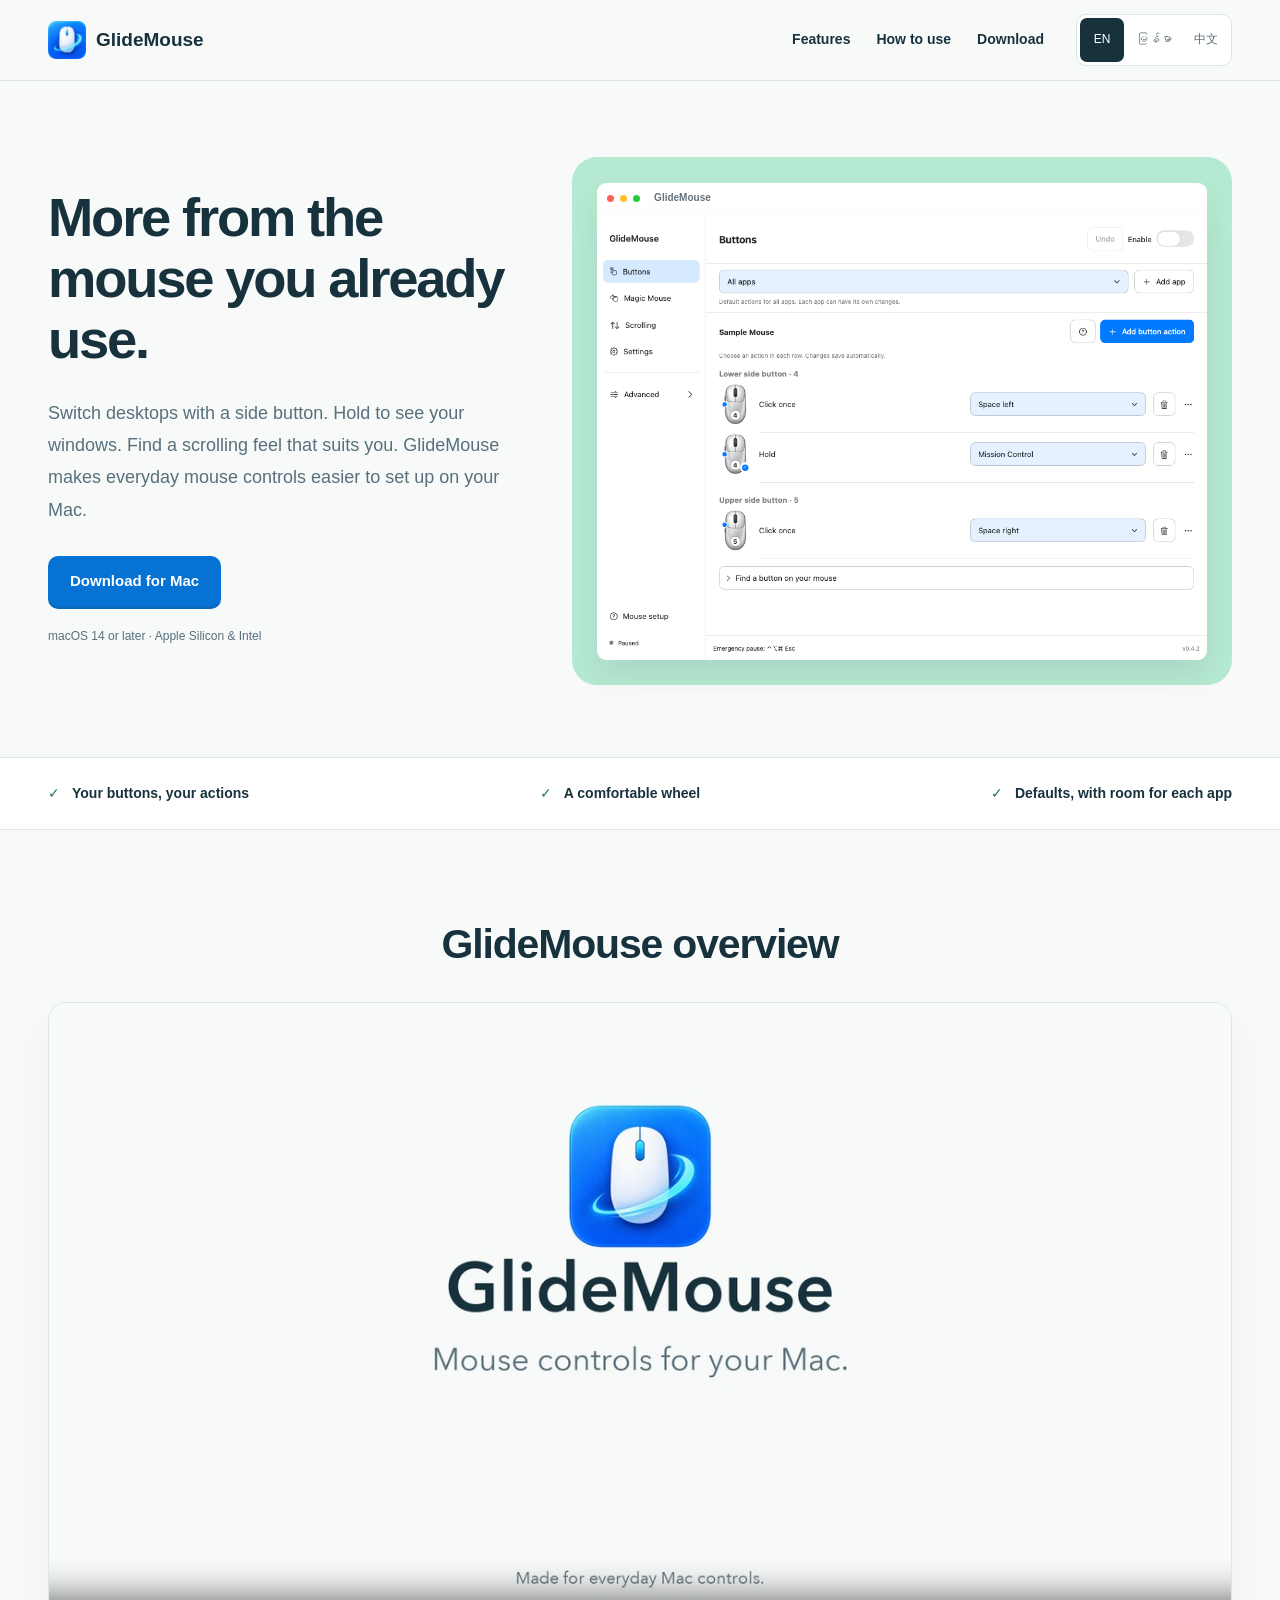
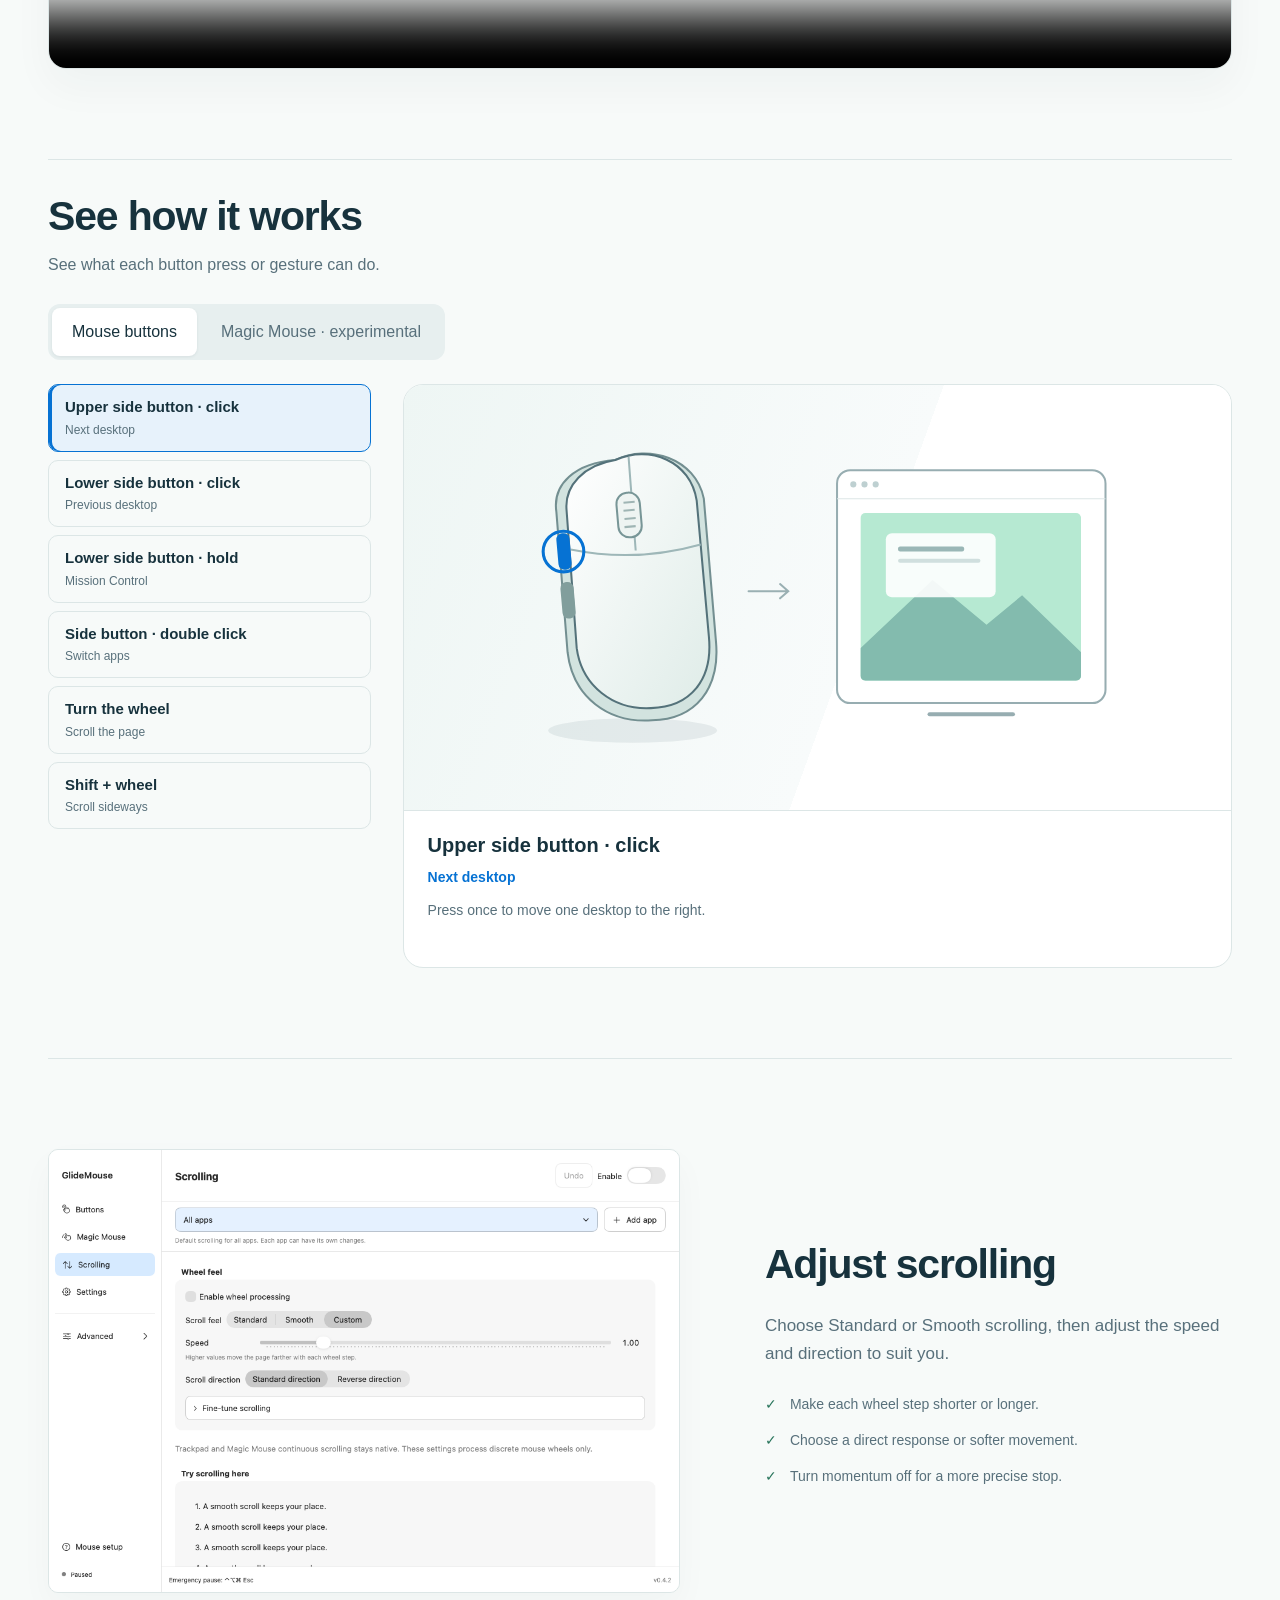
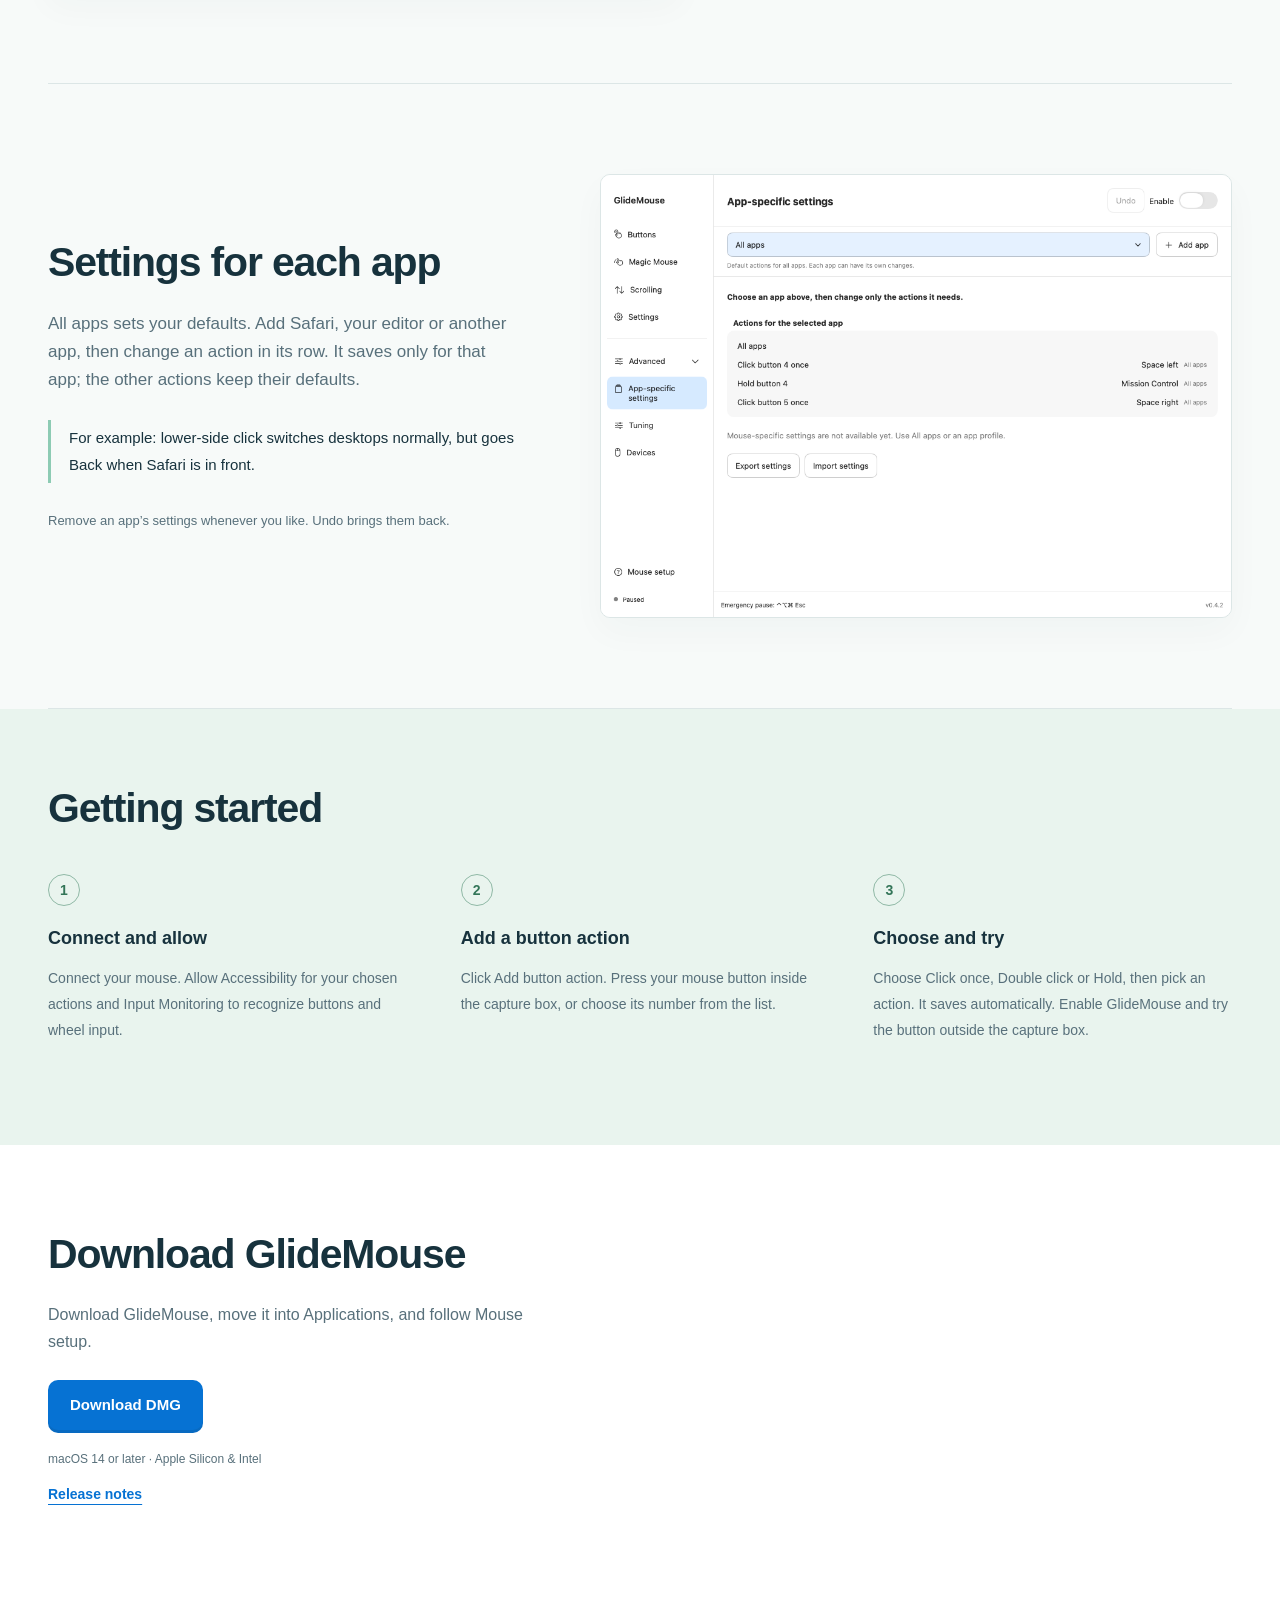
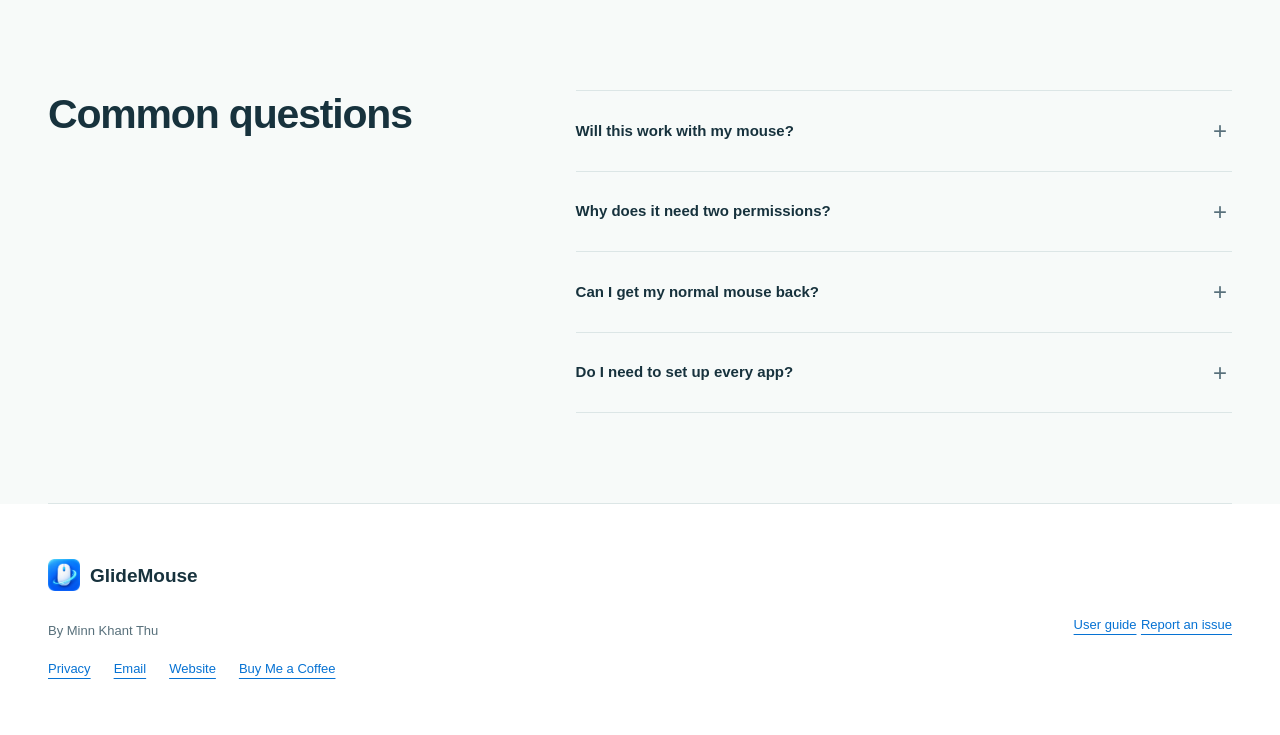
==== commit b3f67703: "Rewrite Myanmar website copy in plain natural language" ====
--- a/index.html
+++ b/index.html
@@ -14,10 +14,10 @@
 <link rel="icon" href="Assets/AppIcon-transparent.png">
 <title>GlideMouse — More from your mouse</title>
 <script>function redirectLegacyTutorial(){if(/^#(?:en|my)(?:-(?:setup|buttons|profiles|scrolling|shortcuts))?$/.test(location.hash))location.replace('tutorials.html'+location.hash);} window.addEventListener('hashchange',redirectLegacyTutorial);redirectLegacyTutorial();</script>
-<link rel="stylesheet" href="Site/landing.css?v=c2a1cd14f42d">
-<script src="Site/translations.js?v=ccfc0815ed21" defer>
+<link rel="stylesheet" href="Site/landing.css?v=ce2684c935b3">
+<script src="Site/translations.js?v=73e1bacc5bd2" defer>
 </script>
-<script src="Site/landing.js?v=a9462e8e02c9" defer>
+<script src="Site/landing.js?v=cf496c87ff43" defer>
 </script>
 <link rel="stylesheet" href="Site/mouse-demo.css?v=0c4a3ee64f97">
 <script src="Site/mouse-demo.js?v=9ef7550aa702" defer></script>
--- a/Site/landing.css
+++ b/Site/landing.css
@@ -1029,9 +1029,6 @@
 }
 
 
-.keep-word{
-  white-space:nowrap
-}
 
 
 @media(max-width:600px){
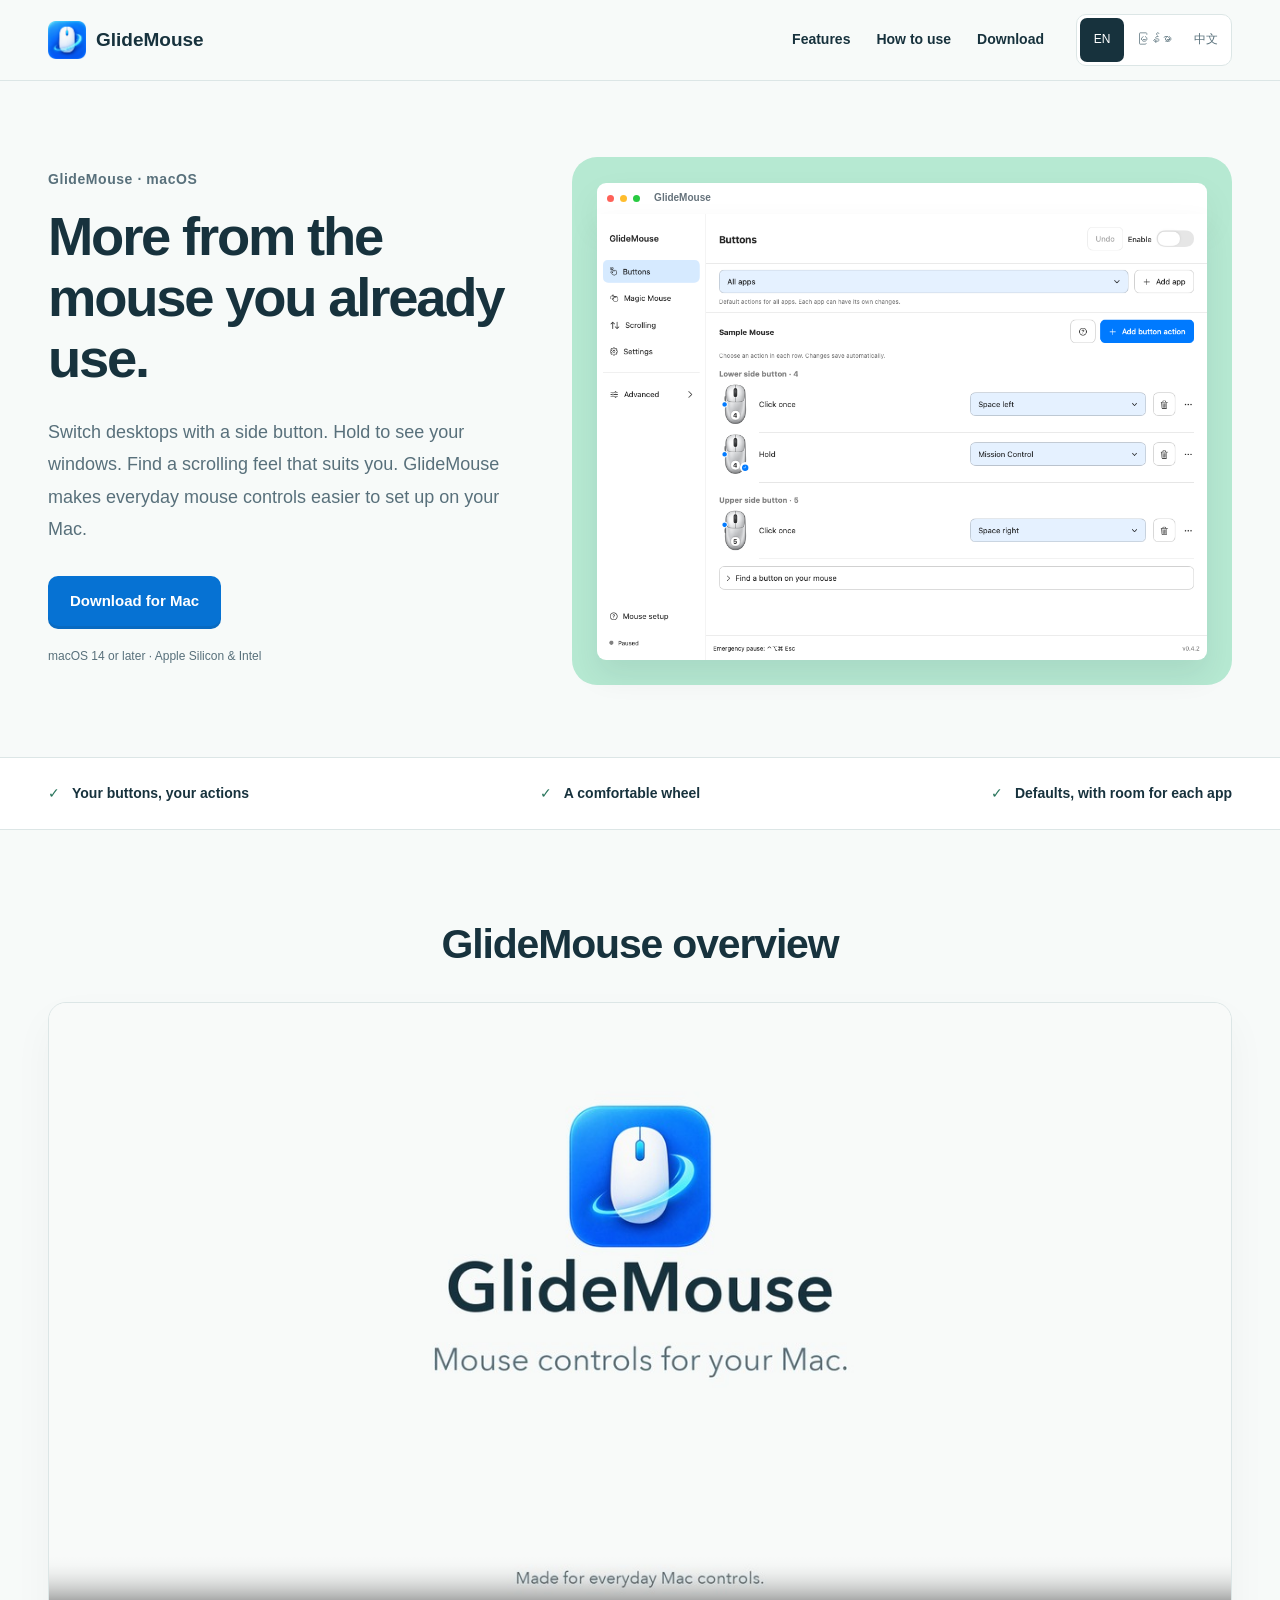
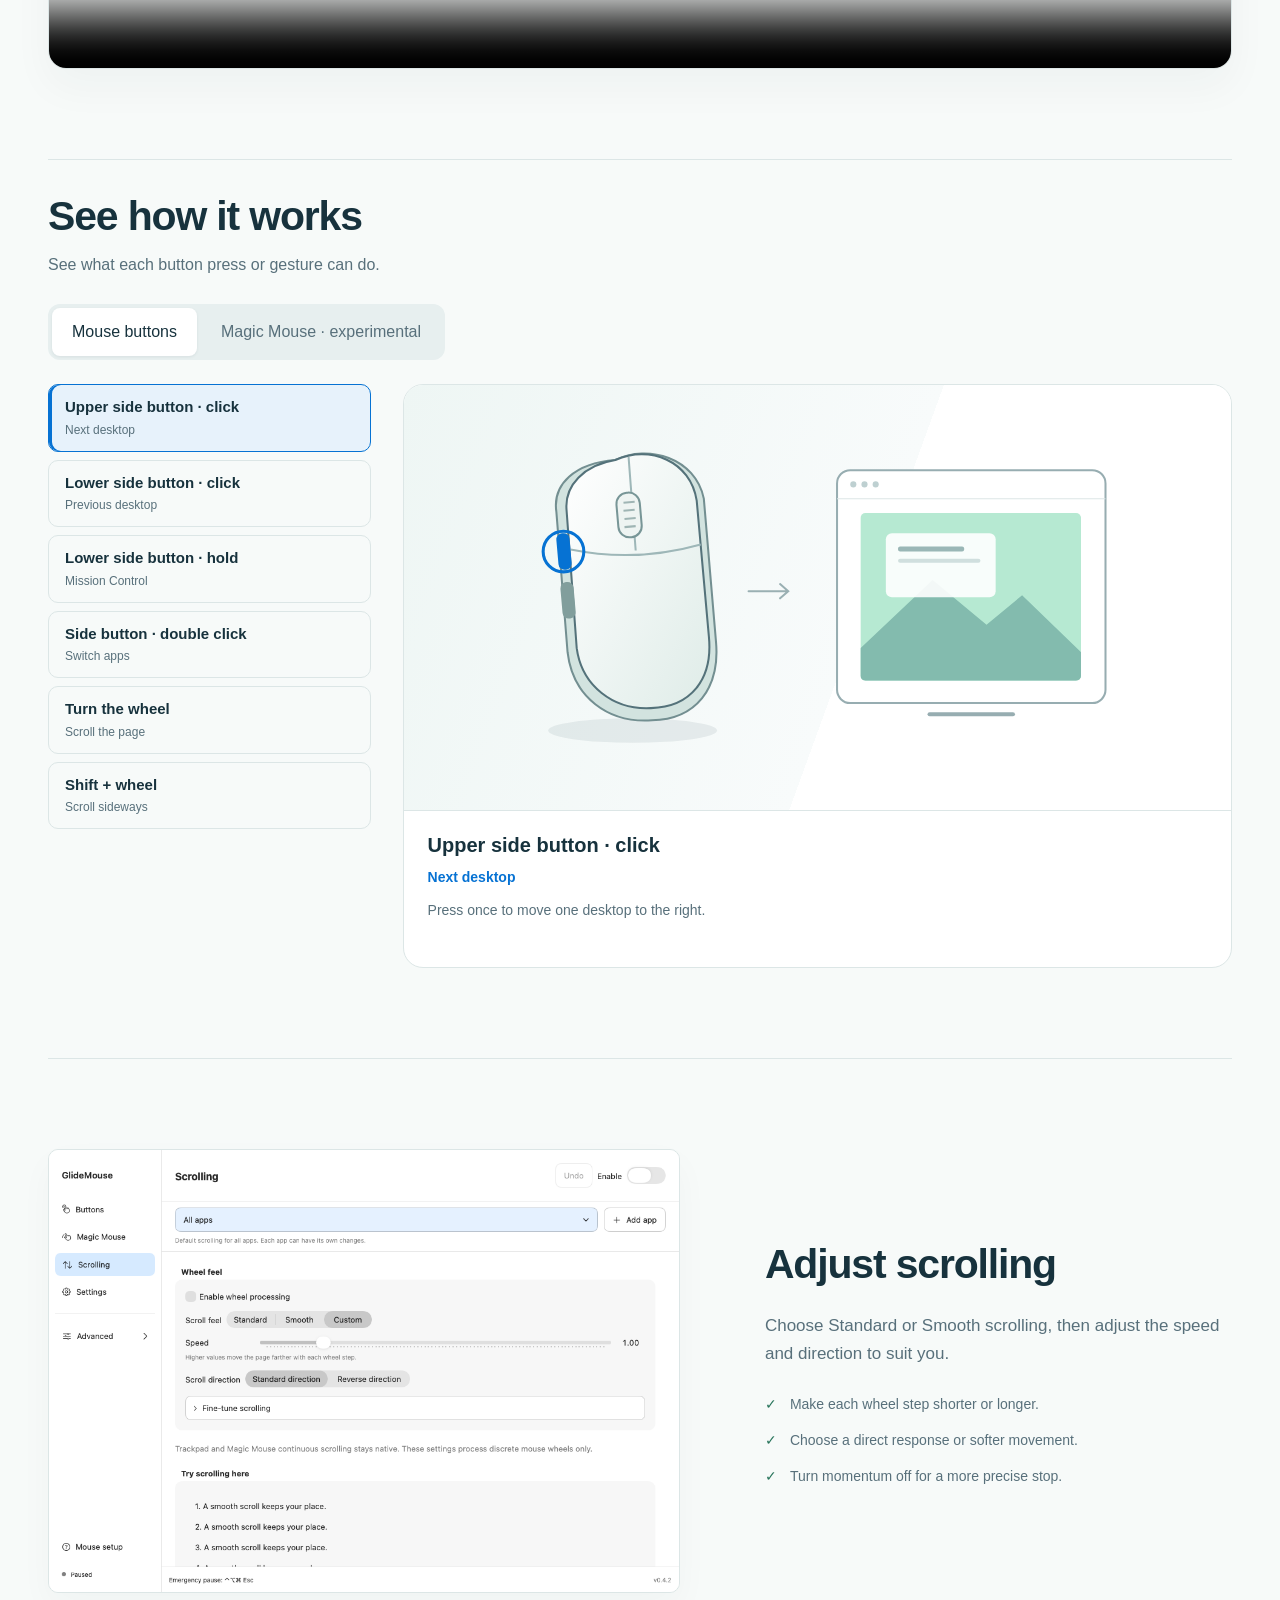
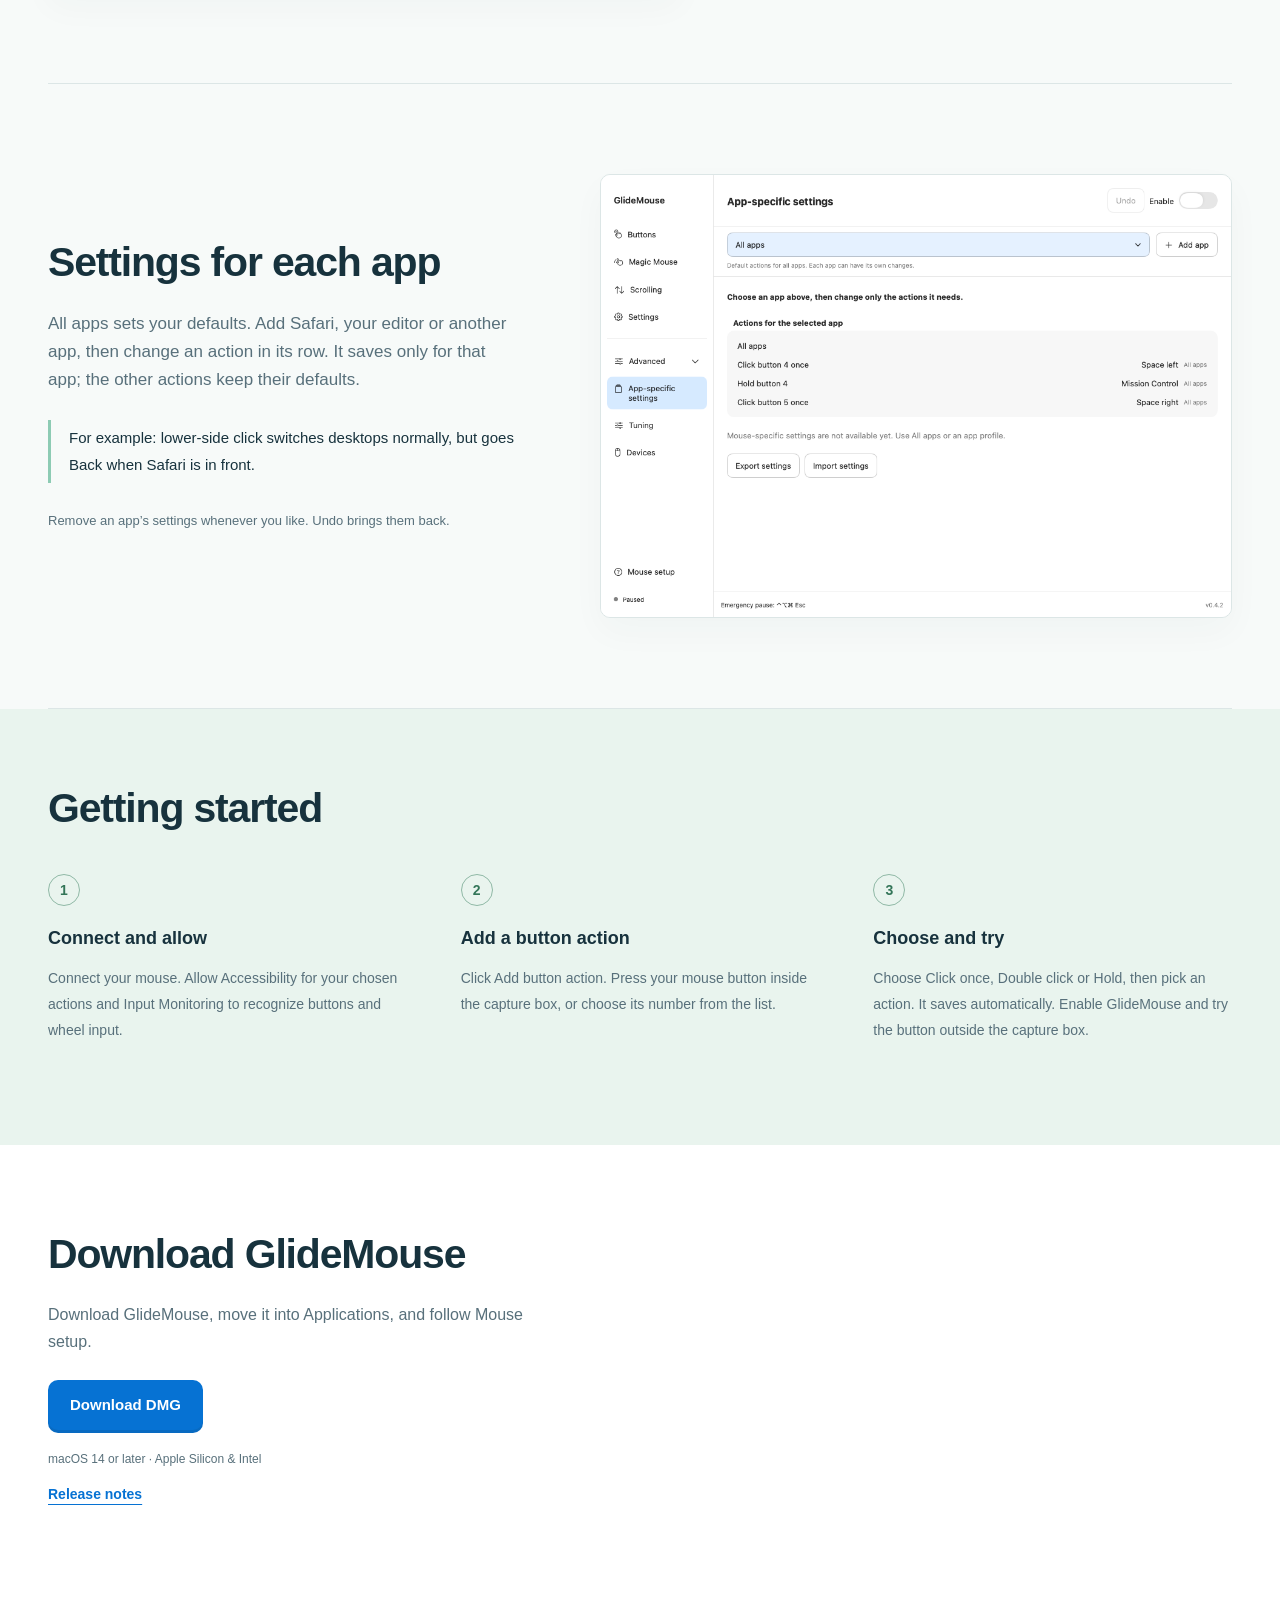
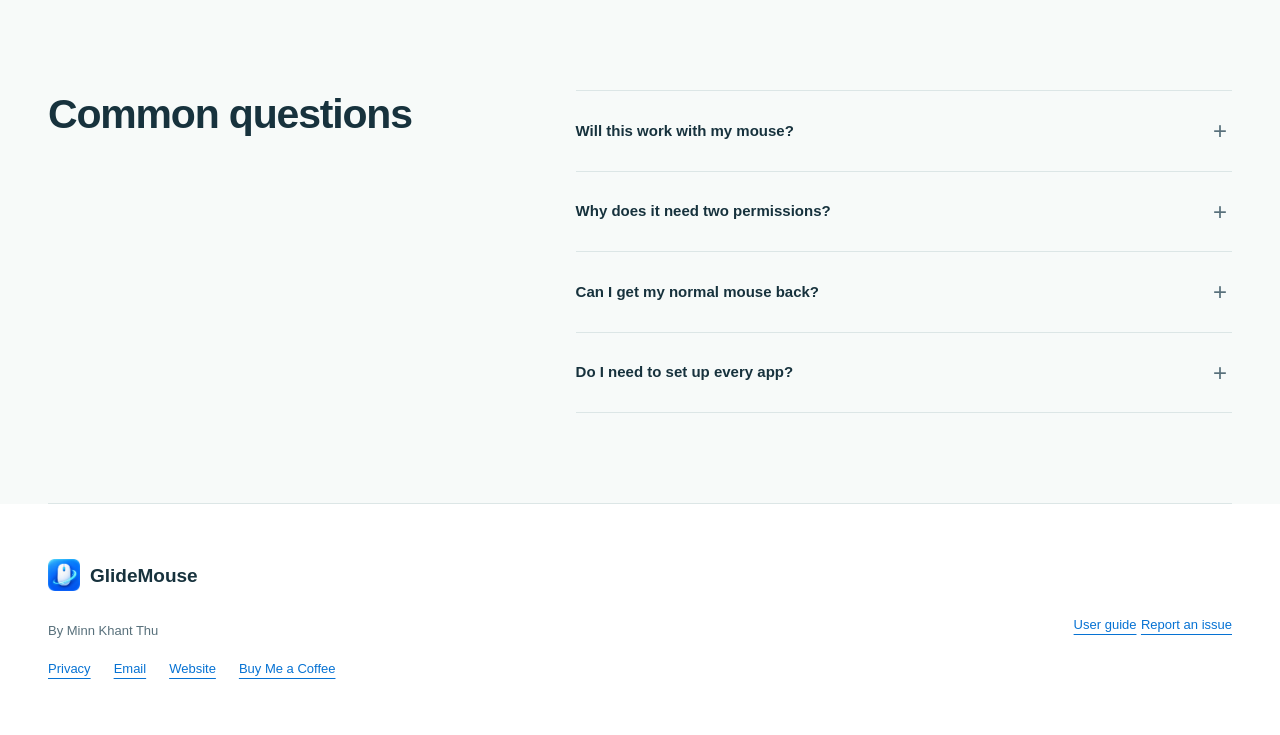
==== commit 54ea2754: "Improve GlideMouse search discovery and canonical metadata" ====
--- a/index.html
+++ b/index.html
@@ -3,21 +3,72 @@
 <head>
 <meta charset="utf-8">
 <meta name="viewport" content="width=device-width,initial-scale=1">
-<meta name="description" content="GlideMouse is a native macOS mouse utility: useful side buttons, smooth scrolling, app-specific actions, and clear English, Myanmar and Chinese controls.">
+<meta name="description" content="GlideMouse is an open-source Mac mouse app for button remapping, smooth scrolling and app-specific shortcuts. Download for macOS 14+, Apple Silicon and Intel.">
 <meta name="theme-color" content="#f7faf9">
 <meta property="og:type" content="website">
-<meta property="og:title" content="GlideMouse — More from your mouse">
-<meta property="og:description" content="Set useful button actions and a comfortable scrolling feel on macOS. English, Myanmar and Chinese. See the product overview.">
+<meta property="og:title" content="GlideMouse — Mouse Button Remapping &amp; Smooth Scrolling for Mac">
+<meta property="og:description" content="Customize mouse buttons, switch desktops and adjust scrolling on macOS. Open source, with English, Myanmar and Chinese controls.">
 <meta property="og:url" content="https://minnkhantthuu.github.io/GlideMouse/">
-<meta property="og:image" content="https://minnkhantthuu.github.io/GlideMouse/Assets/AppIcon.png">
+<meta property="og:image" content="https://minnkhantthuu.github.io/GlideMouse/Docs/media/screenshots/en-guide-buttons-light-455fc41b54f3.png">
+<meta property="og:image:width" content="1040">
+<meta property="og:image:height" content="760">
+<meta property="og:image:alt" content="GlideMouse mouse-button settings on macOS">
+<meta name="twitter:card" content="summary_large_image">
+<meta name="twitter:title" content="GlideMouse — Mouse Button Remapping &amp; Smooth Scrolling for Mac">
+<meta name="twitter:description" content="Customize mouse buttons, desktop shortcuts and wheel scrolling. A native, open-source macOS app by Minn Khant Thu.">
+<meta name="twitter:image" content="https://minnkhantthuu.github.io/GlideMouse/Docs/media/screenshots/en-guide-buttons-light-455fc41b54f3.png">
 <link rel="canonical" href="https://minnkhantthuu.github.io/GlideMouse/">
 <link rel="icon" href="Assets/AppIcon-transparent.png">
-<title>GlideMouse — More from your mouse</title>
+<title>GlideMouse — Mouse Button Remapping &amp; Smooth Scrolling for Mac</title>
+<script type="application/ld+json">
+{
+  "@context": "https://schema.org",
+  "@graph": [
+    {
+      "@type": "WebPage",
+      "@id": "https://minnkhantthuu.github.io/GlideMouse/#webpage",
+      "url": "https://minnkhantthuu.github.io/GlideMouse/",
+      "name": "GlideMouse — Mouse Button Remapping & Smooth Scrolling for Mac",
+      "description": "A native, open-source macOS app for mouse button actions, wheel scrolling and app-specific settings.",
+      "inLanguage": "en",
+      "mainEntity": {"@id": "https://minnkhantthuu.github.io/GlideMouse/#app"},
+      "author": {"@id": "https://minnkhantthuu.github.io/GlideMouse/#developer"}
+    },
+    {
+      "@type": "SoftwareApplication",
+      "@id": "https://minnkhantthuu.github.io/GlideMouse/#app",
+      "name": "GlideMouse",
+      "url": "https://minnkhantthuu.github.io/GlideMouse/",
+      "description": "Remap mouse buttons, switch desktops, open Mission Control, run keyboard shortcuts, adjust wheel scrolling and set actions for individual apps on macOS.",
+      "applicationCategory": "UtilitiesApplication",
+      "operatingSystem": "macOS 14 or later",
+      "softwareRequirements": "Apple Silicon or Intel Mac; Accessibility and Input Monitoring permissions",
+      "softwareVersion": "0.4.2",
+      "inLanguage": ["en", "my", "zh-Hans"],
+      "isAccessibleForFree": true,
+      "offers": {"@type": "Offer", "price": "0", "priceCurrency": "USD", "url": "https://minnkhantthuu.github.io/GlideMouse/#download"},
+      "downloadUrl": "https://github.com/MinnKhantThuu/GlideMouse/releases/download/v0.4.2/GlideMouse-0.4.2.dmg",
+      "screenshot": "https://minnkhantthuu.github.io/GlideMouse/Docs/media/screenshots/en-guide-buttons-light-455fc41b54f3.png",
+      "image": "https://minnkhantthuu.github.io/GlideMouse/Assets/AppIcon.png",
+      "license": "https://github.com/MinnKhantThuu/GlideMouse/blob/main/LICENSE",
+      "sameAs": ["https://github.com/MinnKhantThuu/GlideMouse"],
+      "author": {"@id": "https://minnkhantthuu.github.io/GlideMouse/#developer"}
+    },
+    {
+      "@type": "Person",
+      "@id": "https://minnkhantthuu.github.io/GlideMouse/#developer",
+      "name": "Minn Khant Thu",
+      "url": "https://minnkhantthu.up.railway.app/",
+      "sameAs": ["https://github.com/MinnKhantThuu", "https://minnkhantthuu.github.io/"]
+    }
+  ]
+}
+</script>
 <script>function redirectLegacyTutorial(){if(/^#(?:en|my)(?:-(?:setup|buttons|profiles|scrolling|shortcuts))?$/.test(location.hash))location.replace('tutorials.html'+location.hash);} window.addEventListener('hashchange',redirectLegacyTutorial);redirectLegacyTutorial();</script>
-<link rel="stylesheet" href="Site/landing.css?v=ce2684c935b3">
+<link rel="stylesheet" href="Site/landing.css?v=c33a72bd99d2">
 <script src="Site/translations.js?v=73e1bacc5bd2" defer>
 </script>
-<script src="Site/landing.js?v=cf496c87ff43" defer>
+<script src="Site/landing.js?v=cdfab8cceccf" defer>
 </script>
 <link rel="stylesheet" href="Site/mouse-demo.css?v=0c4a3ee64f97">
 <script src="Site/mouse-demo.js?v=9ef7550aa702" defer></script>
@@ -45,6 +96,7 @@
 <main id="main">
 <section class="hero wrap">
 <div class="hero-copy">
+<p class="product-name">GlideMouse · macOS</p>
 <h1 data-copy="heroTitle" >More from the mouse you already use.</h1>
 <p data-copy="heroBody" class="lead">Switch desktops with a side button. Hold to see your windows. Find a scrolling feel that suits you. GlideMouse makes everyday mouse controls easier to set up on your Mac.</p>
 <div class="actions">
--- a/Site/landing.css
+++ b/Site/landing.css
@@ -137,6 +137,13 @@
   gap:56px;
   padding-block:76px 72px
 }
+.hero-copy .product-name{
+  margin:0 0 16px;
+  color:var(--slate);
+  font-size:14px;
+  font-weight:600;
+  letter-spacing:.04em
+}
 .hero-copy h1{
   font-size:clamp(42px,4.25vw,65px);
   line-height:1.12;
